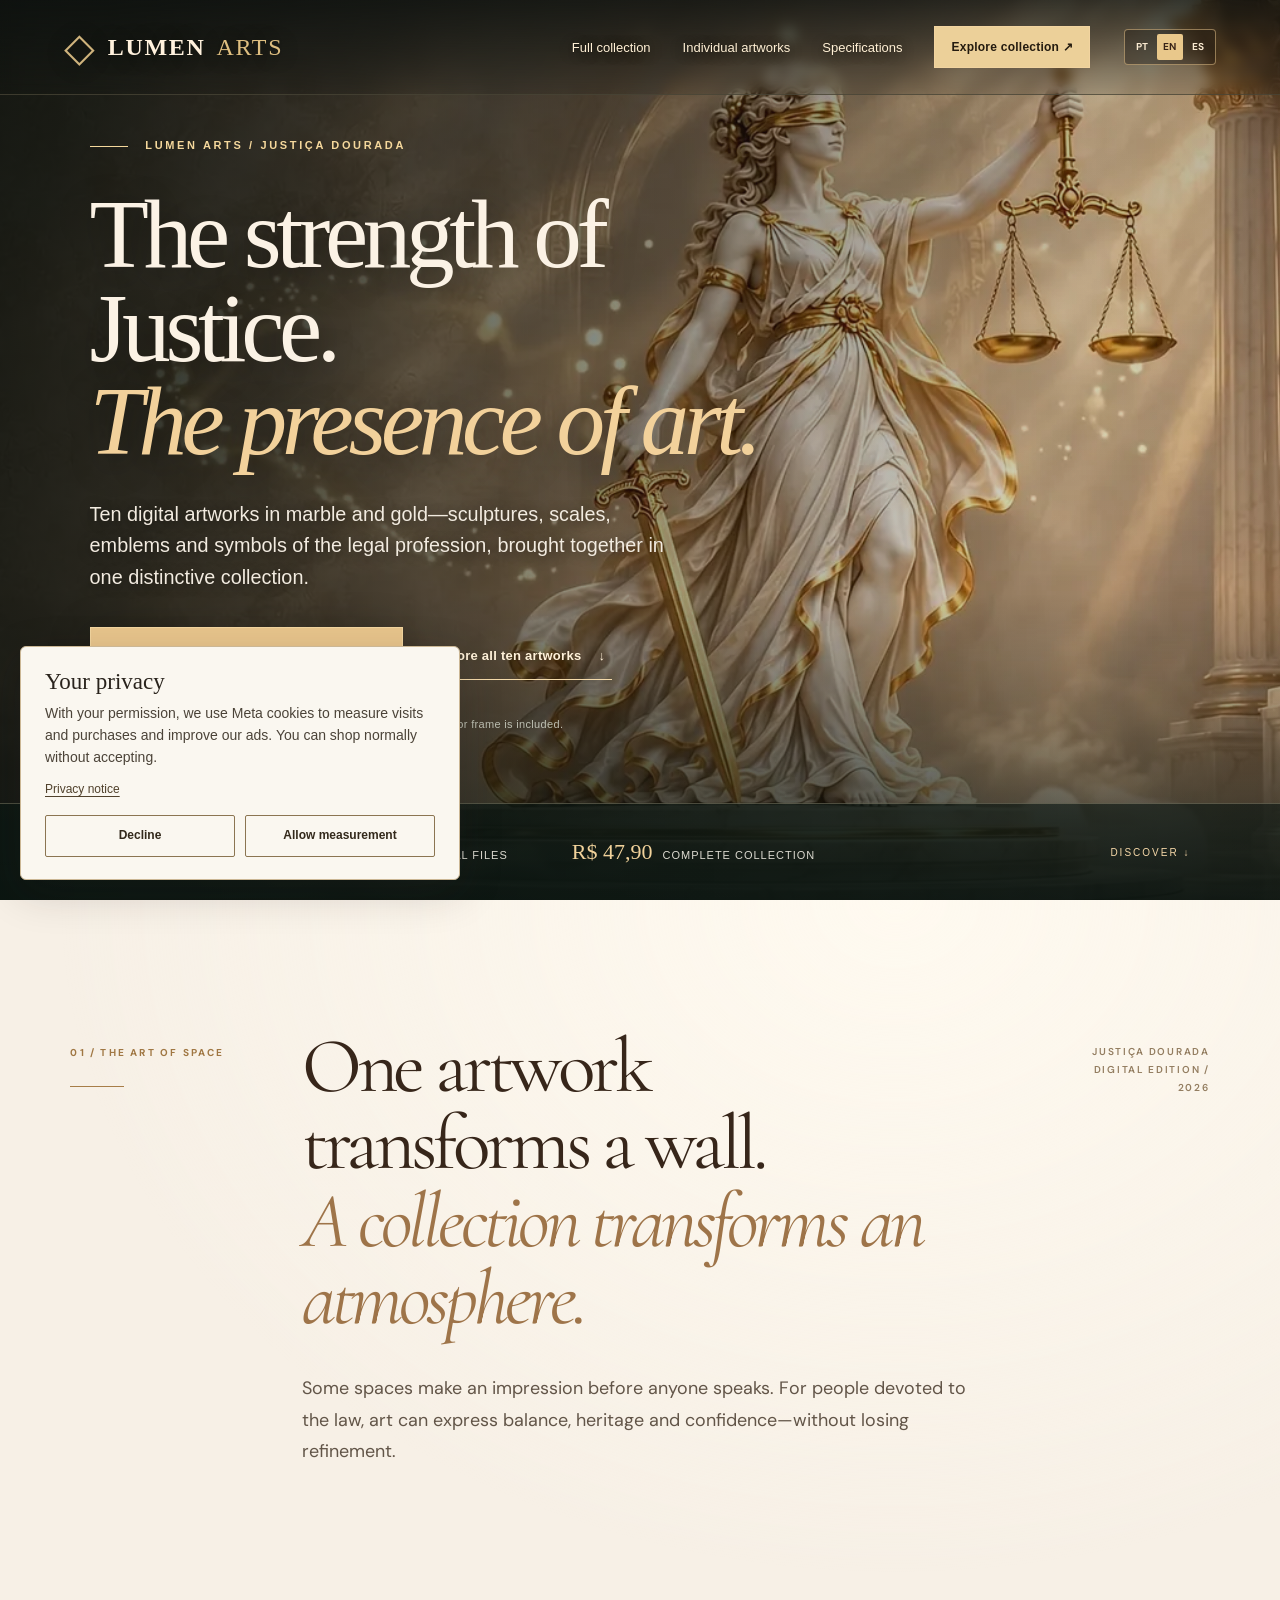
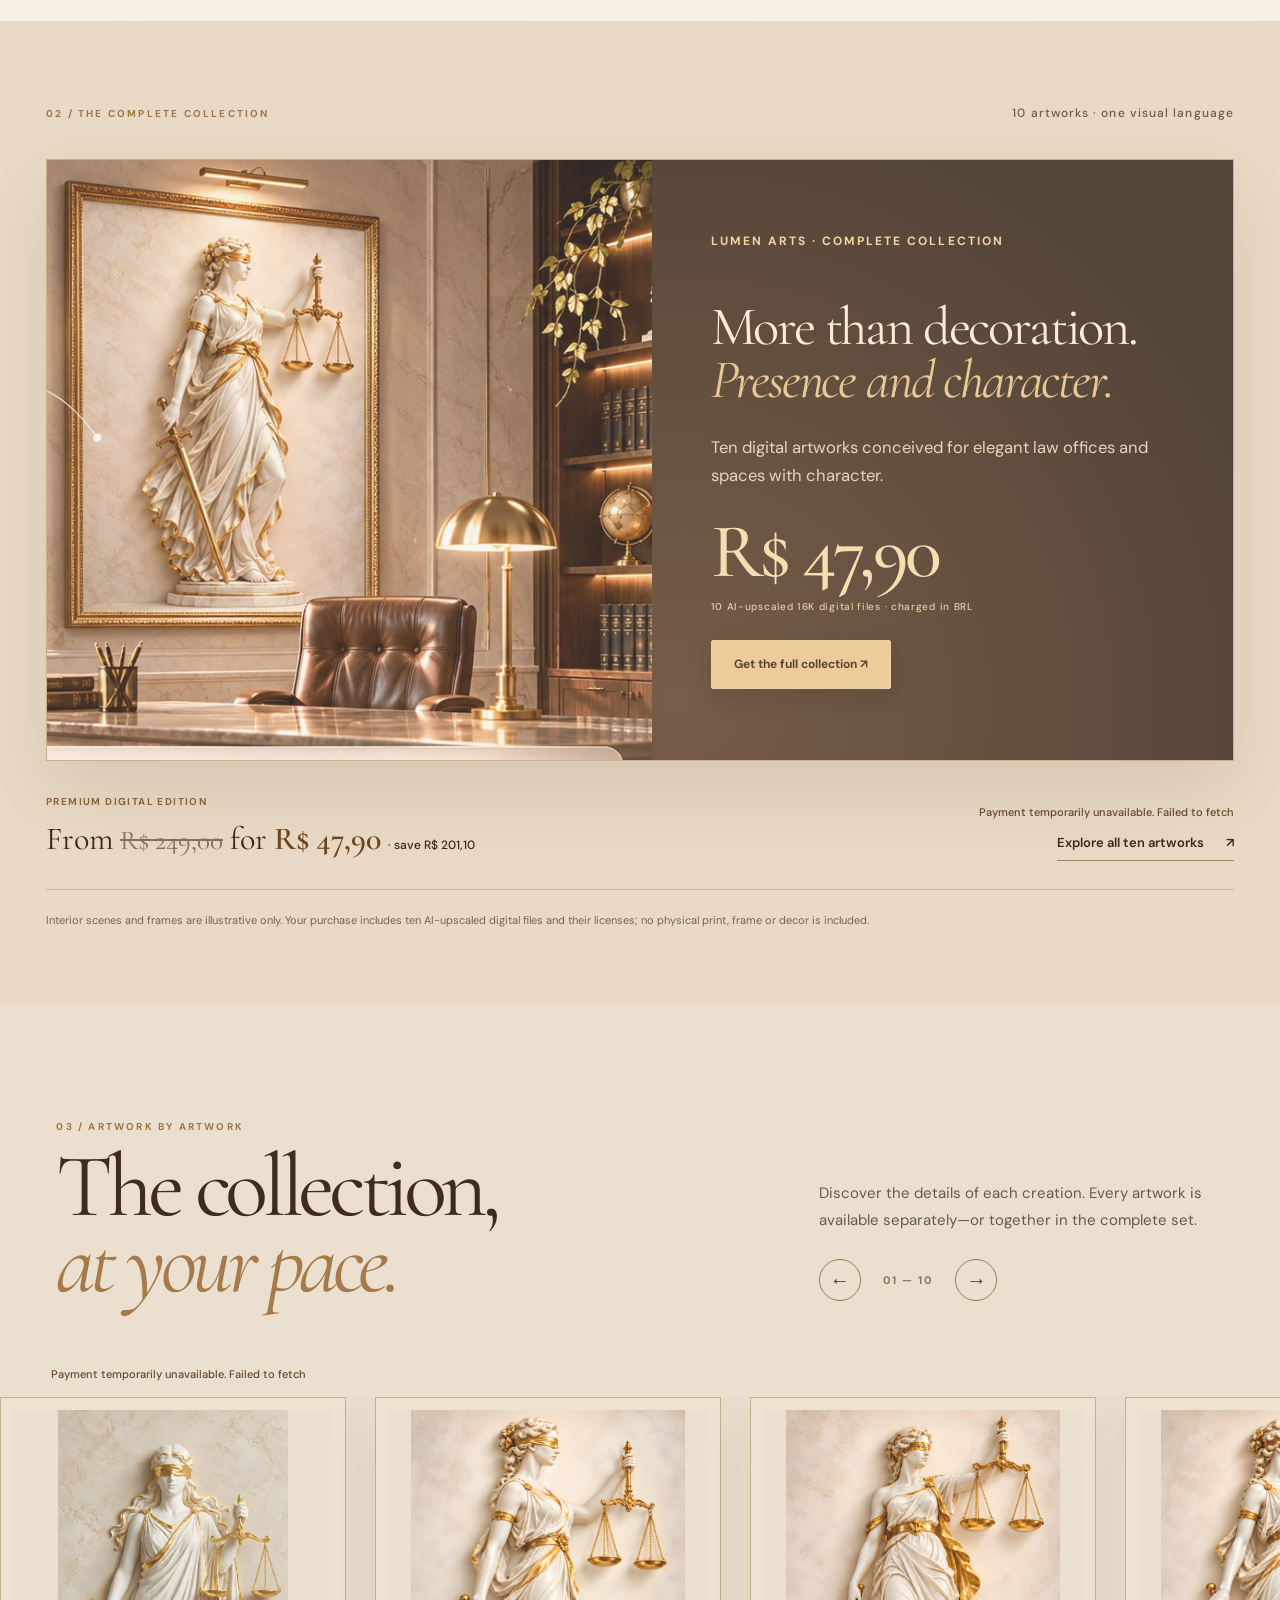
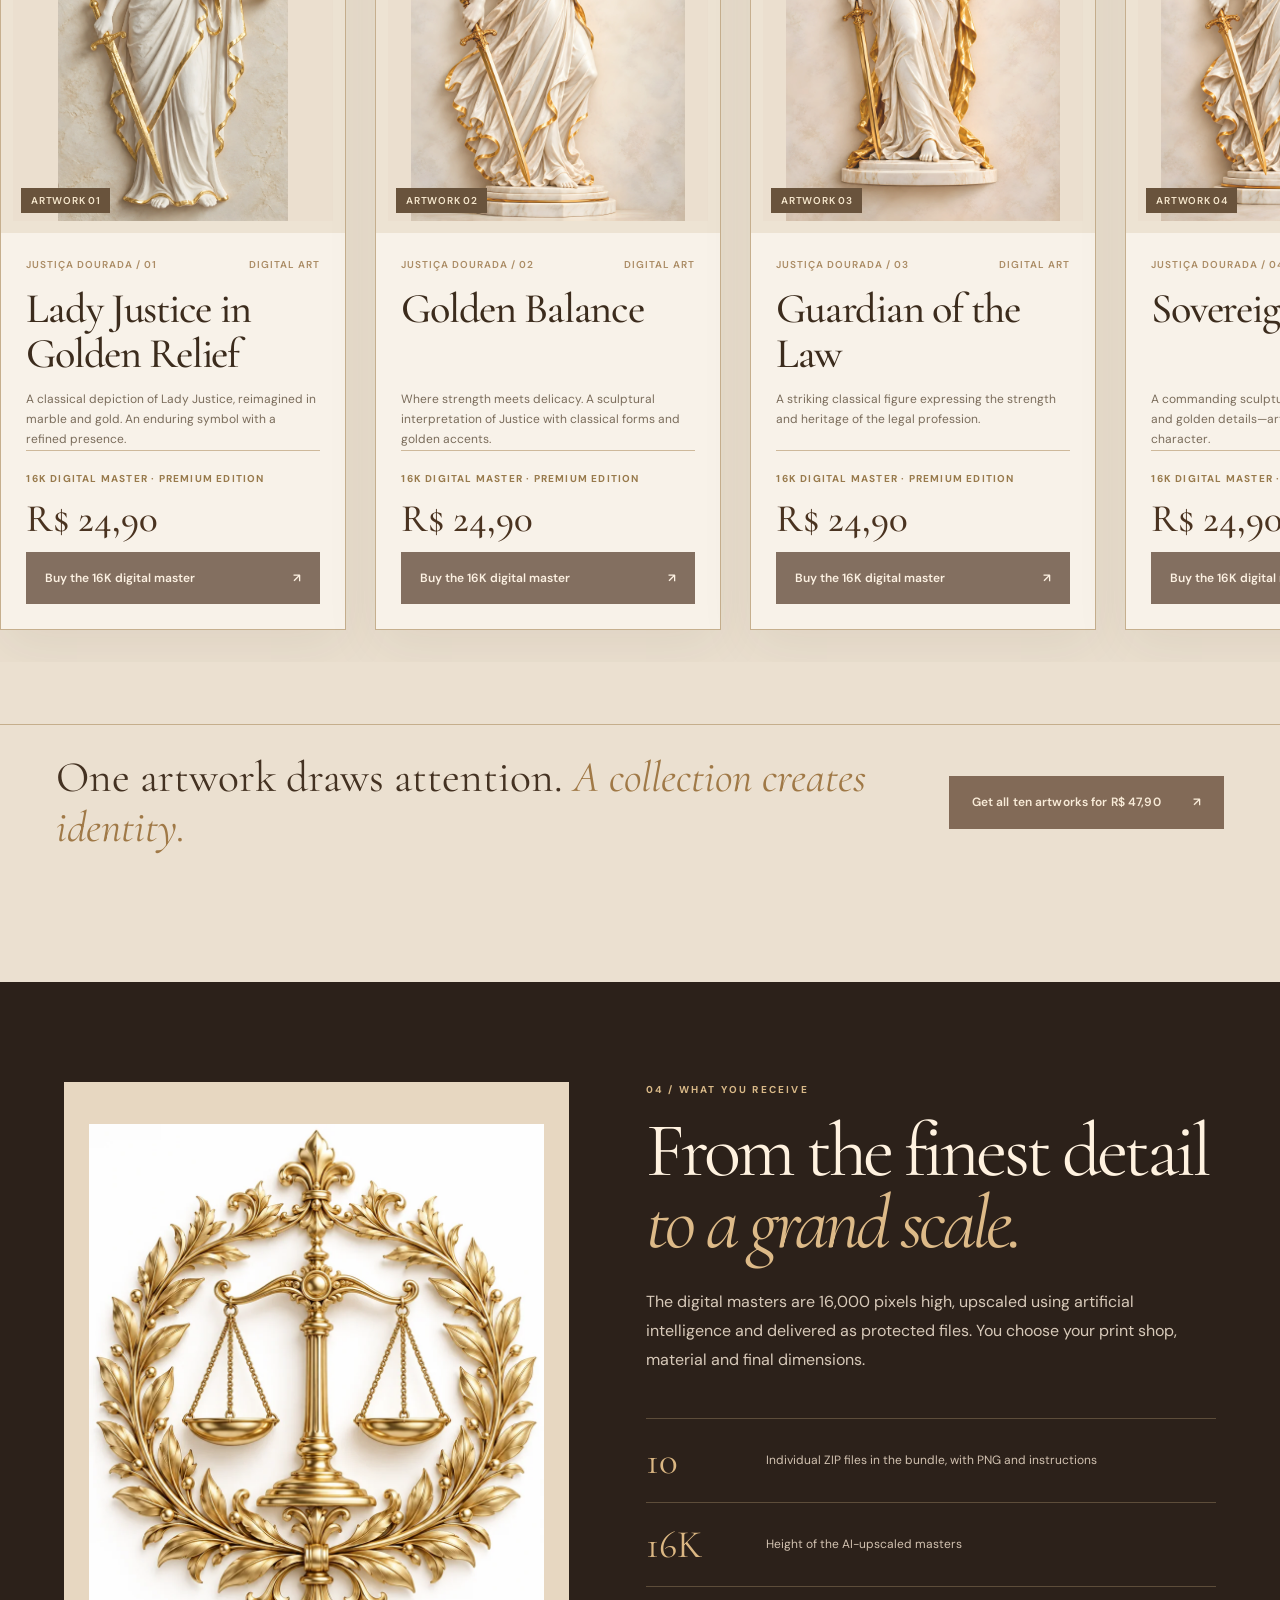
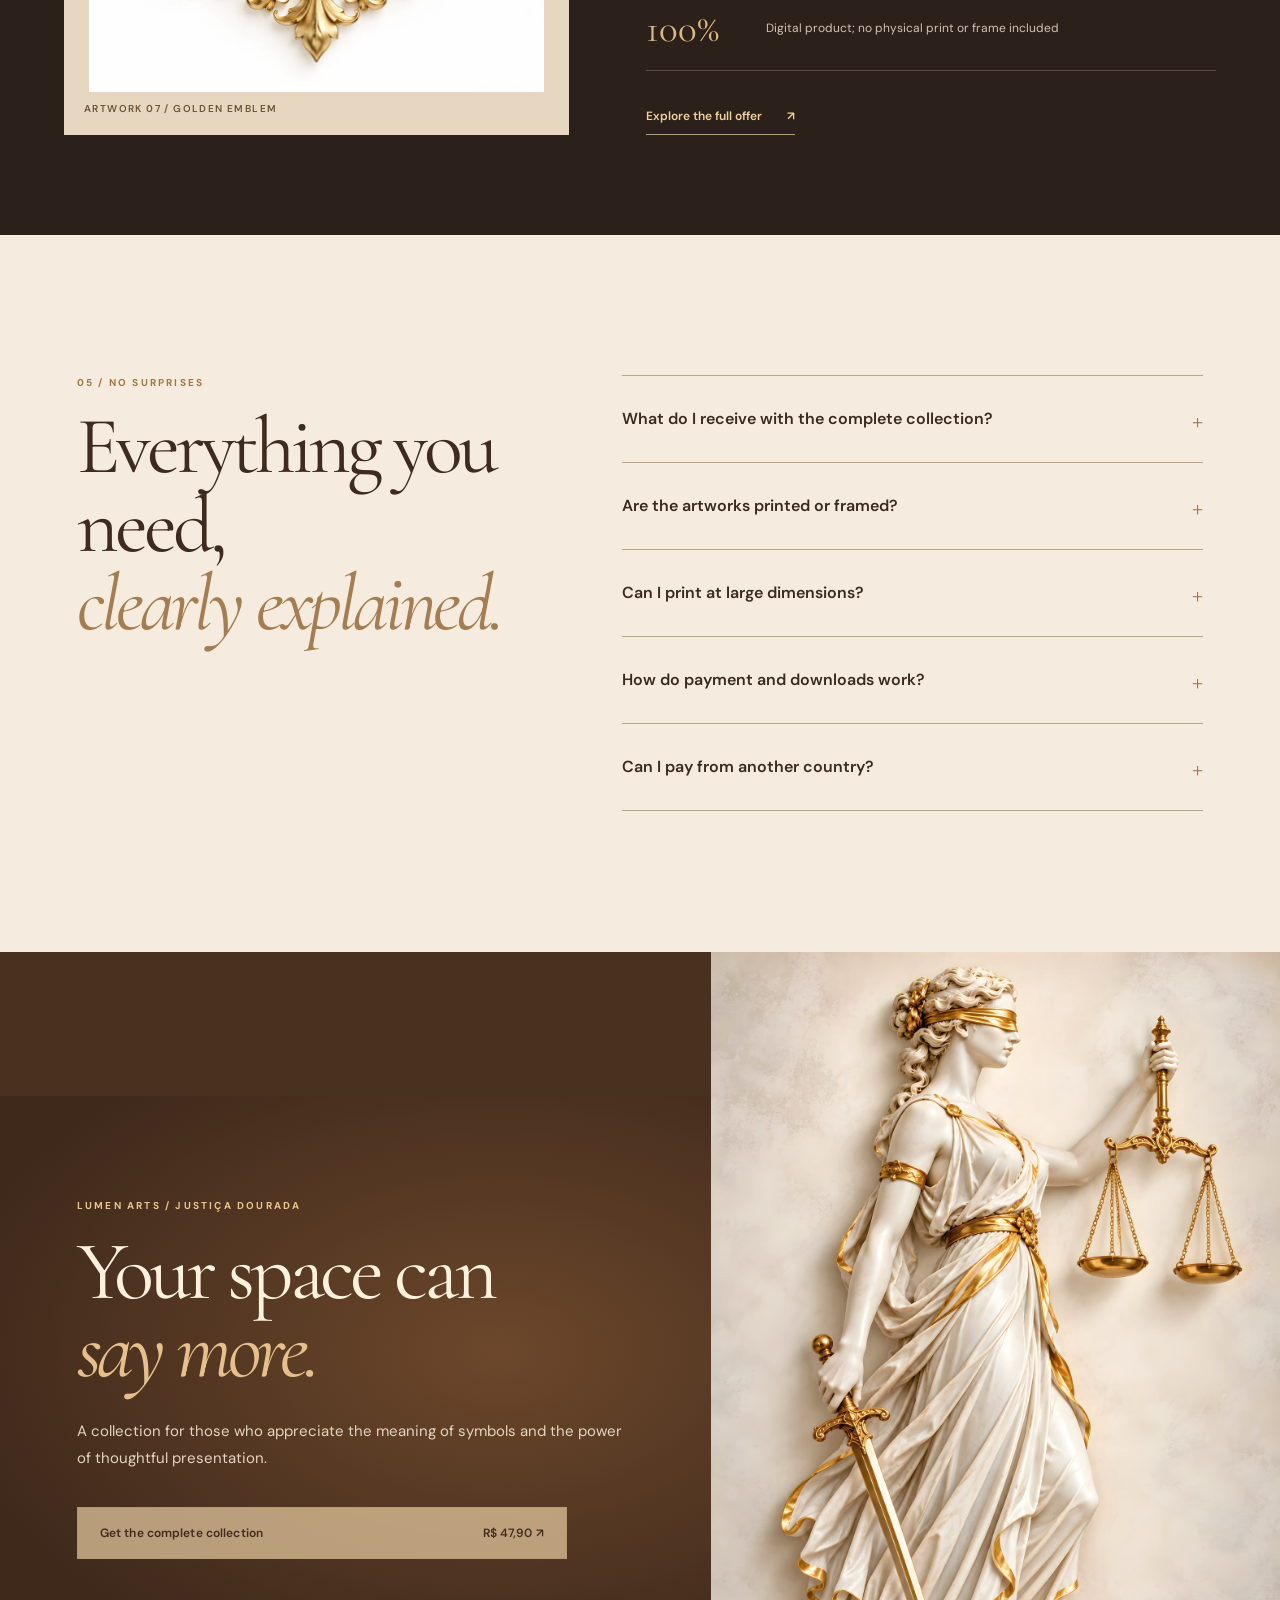
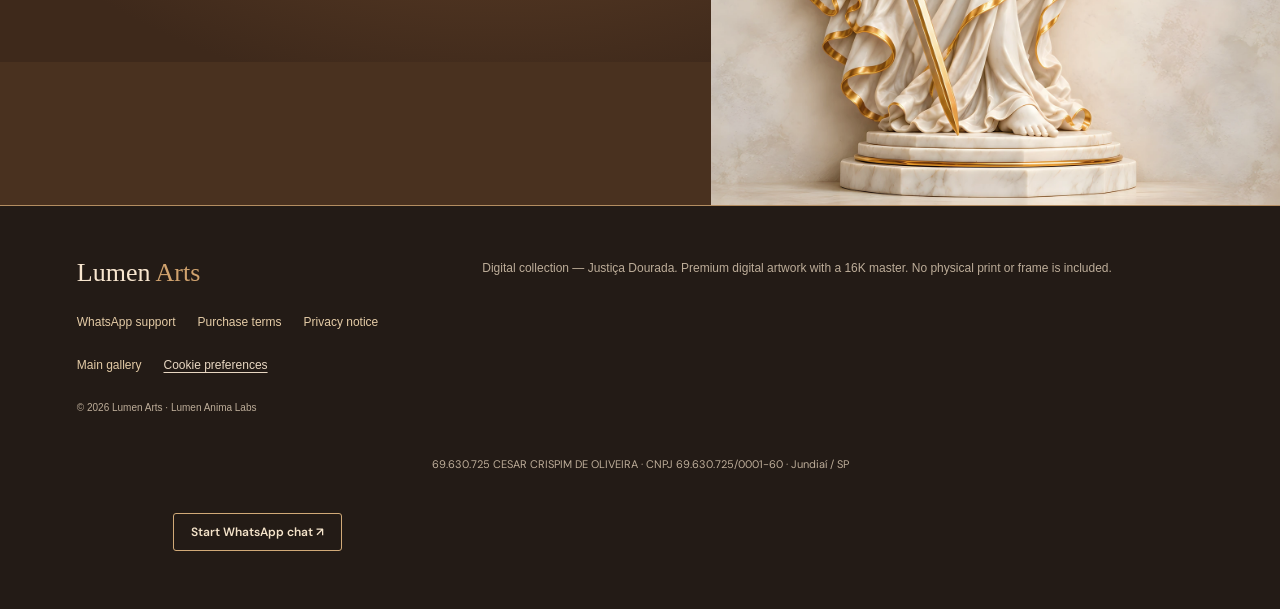
==== en/index.html @ 6ee74012 "Configure consent-based Meta Pixel for Justiça Dourada" ====
<!DOCTYPE html>

<html lang="en">
<head>
<meta charset="utf-8"/>
<meta content="width=device-width, initial-scale=1" name="viewport"/>
<meta content="#e9dcc8" name="theme-color"/>
<meta content="10 premium digital Lady Justice and law office artworks in marble and gold. AI-upscaled 16K PNG masters. Complete digital collection R$ 47,90 (BRL); individual artwork R$ 24,90." name="description"/>
<meta content="website" property="og:type"/>
<meta content="en_US" property="og:locale"/>
<meta content="Lady Justice Digital Wall Art | 10 Artworks — Lumen Arts" property="og:title"/>
<meta content="Ten premium legal-themed digital artworks for law offices. Secure checkout on this page. Full 16K digital bundle for R$ 47,90 (BRL); no physical frames." property="og:description"/>
<meta content="https://juridica.lumenanima.com/en/" property="og:url"/>
<meta content="https://juridica.lumenanima.com/assets/justica-cinematic-poster-20261106.webp" property="og:image"/>
<link href="https://juridica.lumenanima.com/en/" rel="canonical"/>
<link href="../favicon.svg" rel="icon" type="image/svg+xml"/>
<link href="../styles.css?v=1" rel="stylesheet"/>
<link href="../juridica-checkout.css?v=20261107-i18n1" rel="stylesheet"/>
<link href="../cinematic-landing.css?v=20261106-v1" rel="stylesheet"/>
<link href="../justice-expansion-20261106.css?v=1" rel="stylesheet"/>
<link href="../maison-editorial-20261106.css?v=4" rel="stylesheet"/>
<link href="https://fonts.googleapis.com" rel="preconnect"/>
<link crossorigin="" href="https://fonts.gstatic.com" rel="preconnect"/>
<link href="https://fonts.googleapis.com/css2?family=Cormorant+Garamond:ital,wght@0,400;0,500;0,600;1,400;1,500&amp;family=DM+Sans:wght@400;500;600;700&amp;display=swap" rel="stylesheet"/>
<link as="image" href="../assets/justica-cinematic-poster-20261106.webp" rel="preload"/>
<title>Lady Justice Digital Wall Art | 10 Artworks — Lumen Arts</title>
<link href="https://juridica.lumenanima.com/" hreflang="pt-BR" rel="alternate"/><link href="https://juridica.lumenanima.com/en/" hreflang="en" rel="alternate"/><link href="https://juridica.lumenanima.com/es/" hreflang="es" rel="alternate"/><link href="https://juridica.lumenanima.com/" hreflang="x-default" rel="alternate"/><link href="../international-landing-20261107.css?v=1" rel="stylesheet"/><link rel="stylesheet" href="/juridica-analytics.css?v=20261110-1"/>
</head>
<body>
<a class="skip" href="#colecao">Skip to the artworks</a>
<header class="site-header cinematic-header">
<a aria-label="Justiça Dourada — Lumen Arts" class="brand" href="./"><span aria-hidden="true" class="brand-mark">◇</span>LUMEN <b>ARTS</b></a>
<nav aria-label="Main navigation">
<a href="#pacote">Full collection</a>
<a href="#colecao">Individual artworks</a>
<a href="#detalhes">Specifications</a>
<a class="header-cta" href="#pacote">Explore collection <span aria-hidden="true">↗</span></a>
<span aria-label="Choose page language" class="site-lang-switch" role="group"><a data-language-switch="pt" href="/" lang="pt-BR">PT</a><a aria-current="page" data-language-switch="en" href="/en/" lang="en">EN</a><a data-language-switch="es" href="/es/" lang="es">ES</a></span></nav>
</header>
<main>
<section aria-labelledby="main-heading" class="hero cinematic-hero">
<div aria-hidden="true" class="hero-media">
<video autoplay="" class="cinematic-video" id="justiceHeroVideo" loop="" muted="" playsinline="" poster="../assets/justica-cinematic-poster-20261106.webp" preload="metadata">
<source src="../assets/justica-hero-cinematic-20261106.mp4" type="video/mp4"/>
</video>
<div class="hero-scrim"></div>
</div>
<div class="hero-copy cinematic-copy">
<p class="eyebrow cinematic-eyebrow"><span class="accent-line"></span> LUMEN ARTS <span aria-hidden="true">/</span> JUSTIÇA DOURADA</p>
<h1 id="main-heading">The strength of Justice.<br/><em>The presence of art.</em></h1>
<p class="cinematic-lead">Ten digital artworks in marble and gold—sculptures, scales, emblems and symbols of the legal profession, brought together in one distinctive collection.</p>
<div class="hero-actions">
<a class="primary-button cinematic-primary" href="#pacote">Discover the complete collection <span aria-hidden="true">↗</span></a>
<a class="cinematic-secondary" href="#colecao">Explore all ten artworks <span aria-hidden="true">↓</span></a>
</div>
<p class="hero-disclosure">Digital masters, 16,000 pixels high, upscaled with AI. No physical print or frame is included.</p>
</div>
<div aria-label="Fromstaques da coleção" class="hero-bottom">
<span><b>10</b> digital artworks</span>
<span><b>16K</b> premium digital files</span>
<span><b>R$ 47,90</b> complete collection</span>
<a aria-label="Go to the bundle offer" href="#pacote">DISCOVER <span aria-hidden="true">↓</span></a>
</div>
</section>
<section aria-labelledby="maison-prologue-title" class="maison-prologue">
<div class="maison-prologue-number"><span class="maison-kicker">01 / THE ART OF SPACE</span><span aria-hidden="true" class="maison-hairline"></span></div>
<div class="maison-prologue-body">
<h2 id="maison-prologue-title">One artwork transforms a wall.<br/><em>A collection transforms an atmosphere.</em></h2>
<p>Some spaces make an impression before anyone speaks. For people devoted to the law, art can express balance, heritage and confidence—without losing refinement.</p>
</div>
<span class="maison-prologue-aside">JUSTIÇA DOURADA<br/>DIGITAL EDITION / 2026</span>
</section>
<section aria-labelledby="maison-offer-title" class="maison-offer" id="pacote">
<div class="maison-offer-header"><p class="maison-kicker">02 / THE COMPLETE COLLECTION</p><p>10 artworks · one visual language</p></div>
<h2 class="visually-hidden" id="maison-offer-title">Justiça Dourada Collection — Ten digital artworks for R$ 47,90 (BRL)</h2>
<button aria-label="Buy all ten digital artworks for R$ 47,90, secure checkout on this page" class="reference-promo checkout-trigger international-promo" data-sku="art-justice-four-16k" disabled="" type="button"><span class="international-promo-image"><img alt="Lady Justice artwork framed on a law-office wall; frame shown for illustration" decoding="async" height="650" loading="lazy" src="../assets/maison-office-wall-20261106.webp" width="682"/></span><span class="international-promo-copy"><span class="international-promo-eyebrow">LUMEN ARTS · COMPLETE COLLECTION</span><span class="international-promo-title">More than decoration.<em>Presence and character.</em></span><span class="international-promo-description">Ten digital artworks conceived for elegant law offices and spaces with character.</span><span class="international-promo-price">R$ 47,90</span><span class="international-promo-micro">10 AI-upscaled 16K digital files · charged in BRL</span><span class="international-promo-button">Get the full collection ↗</span></span></button>
<div class="maison-offer-bottom">
<div class="maison-offer-conversion"><span class="maison-offer-badge">PREMIUM DIGITAL EDITION</span><p>From <s>R$ 249,00</s> for <strong>R$ 47,90</strong> <span>· save R$ 201,10</span></p></div>
<div class="maison-offer-bottom-cta"><span aria-live="polite" id="bundleCheckoutStatus" role="status">Checking secure checkout...</span><a href="#colecao">Explore all ten artworks <span aria-hidden="true">↗</span></a></div>
</div>
<p class="maison-disclaimer">Interior scenes and frames are illustrative only. Your purchase includes ten AI-upscaled digital files and their licenses; no physical print, frame or decor is included.</p>
</section>
<section aria-labelledby="maison-catalogue-heading" class="maison-catalogue" id="colecao">
<header class="maison-catalogue-head">
<div><p class="maison-kicker">03 / ARTWORK BY ARTWORK</p><h2 id="maison-catalogue-heading">The collection,<br/><em>at your pace.</em></h2></div>
<div class="maison-catalogue-lead"><p>Discover the details of each creation. Every artwork is available separately—or together in the complete set.</p><div class="maison-carousel-nav"><button aria-label="Previous artworks" id="maison-previous" type="button">←</button><span aria-live="polite" id="maison-carousel-count">01 — 10</span><button aria-label="Next artworks" id="maison-next" type="button">→</button></div></div>
</header>
<p aria-live="polite" class="maison-checkout-status" id="galleryCheckoutStatus" role="status">Checking payment availability...</p>
<div aria-label="Fromz artworks da coleção Justiça Dourada" aria-roledescription="carousel" class="maison-carousel" id="maison-carousel" role="region" tabindex="0">
<div class="art-grid">
<article aria-labelledby="titulo-1" class="art-card" id="obra-1"><button aria-label="Select this artwork and open secure payment on this page" class="art-figure checkout-trigger" data-sku="art-justice-01-dama-em-relevo" disabled="" type="button"><img alt="Lady Justice in Golden Relief  — premium 16K digital artwork" decoding="async" height="2100" loading="lazy" src="../assets/01-dama-em-relevo.webp" width="1173"/><span class="art-number">ARTWORK 01</span></button><div class="card-body"><div class="card-topline"><span>JUSTIÇA DOURADA / 01</span><span>DIGITAL ART</span></div><h3 id="titulo-1">Lady Justice in Golden Relief</h3><p>A classical depiction of Lady Justice, reimagined in marble and gold. An enduring symbol with a refined presence.</p><div class="sale-box"><span class="edition-label">16K DIGITAL MASTER · PREMIUM EDITION</span><strong>R$ 24,90</strong><button class="buy-button checkout-trigger" data-sku="art-justice-01-dama-em-relevo" disabled="" type="button">Buy the 16K digital master <span aria-hidden="true">↗</span></button></div></div></article>
<article aria-labelledby="titulo-2" class="art-card" id="obra-2"><button aria-label="Select this artwork and open secure payment on this page" class="art-figure checkout-trigger" data-sku="art-justice-02-equilibrio-dourado" disabled="" type="button"><img alt="Golden Balance  — premium 16K digital artwork" decoding="async" height="2100" loading="lazy" src="../assets/02-equilibrio-dourado.webp" width="1400"/><span class="art-number">ARTWORK 02</span></button><div class="card-body"><div class="card-topline"><span>JUSTIÇA DOURADA / 02</span><span>DIGITAL ART</span></div><h3 id="titulo-2">Golden Balance</h3><p>Where strength meets delicacy. A sculptural interpretation of Justice with classical forms and golden accents.</p><div class="sale-box"><span class="edition-label">16K DIGITAL MASTER · PREMIUM EDITION</span><strong>R$ 24,90</strong><button class="buy-button checkout-trigger" data-sku="art-justice-02-equilibrio-dourado" disabled="" type="button">Buy the 16K digital master <span aria-hidden="true">↗</span></button></div></div></article>
<article aria-labelledby="titulo-3" class="art-card" id="obra-3"><button aria-label="Select this artwork and open secure payment on this page" class="art-figure checkout-trigger" data-sku="art-justice-03-guardia-da-lei" disabled="" type="button"><img alt="Guardian of the Law  — premium 16K digital artwork" decoding="async" height="2100" loading="lazy" src="../assets/03-guardia-da-lei.webp" width="1400"/><span class="art-number">ARTWORK 03</span></button><div class="card-body"><div class="card-topline"><span>JUSTIÇA DOURADA / 03</span><span>DIGITAL ART</span></div><h3 id="titulo-3">Guardian of the Law</h3><p>A striking classical figure expressing the strength and heritage of the legal profession.</p><div class="sale-box"><span class="edition-label">16K DIGITAL MASTER · PREMIUM EDITION</span><strong>R$ 24,90</strong><button class="buy-button checkout-trigger" data-sku="art-justice-03-guardia-da-lei" disabled="" type="button">Buy the 16K digital master <span aria-hidden="true">↗</span></button></div></div></article>
<article aria-labelledby="titulo-4" class="art-card" id="obra-4"><button aria-label="Select this artwork and open secure payment on this page" class="art-figure checkout-trigger" data-sku="art-justice-04-justica-soberana" disabled="" type="button"><img alt="Sovereign Justice  — premium 16K digital artwork" decoding="async" height="2100" loading="lazy" src="../assets/04-justica-soberana.webp" width="1400"/><span class="art-number">ARTWORK 04</span></button><div class="card-body"><div class="card-topline"><span>JUSTIÇA DOURADA / 04</span><span>DIGITAL ART</span></div><h3 id="titulo-4">Sovereign Justice</h3><p>A commanding sculptural gesture, classical lines and golden details—art with an institutional character.</p><div class="sale-box"><span class="edition-label">16K DIGITAL MASTER · PREMIUM EDITION</span><strong>R$ 24,90</strong><button class="buy-button checkout-trigger" data-sku="art-justice-04-justica-soberana" disabled="" type="button">Buy the 16K digital master <span aria-hidden="true">↗</span></button></div></div></article>
<article aria-labelledby="titulo-5" class="art-card art-card--new" id="obra-5">
<button aria-label="Select Golden Scales on a Law Book and open secure payment on this page" class="art-figure checkout-trigger" data-sku="art-justice-05-balanca-livro" disabled="" type="button"><img alt="Golden Scales on a Law Book — preview of the AI-upscaled 16K digital master" decoding="async" height="1402" loading="lazy" src="../assets/art-justice-05-balanca-livro.webp" width="1122"/><span class="art-number">ARTWORK 05</span></button>
<div class="card-body"><div class="card-topline"><span>JUSTIÇA DOURADA / 05</span><span>DIGITAL ART</span></div><h3 id="titulo-5">Golden Scales on a Law Book</h3><p>The balance of Justice resting on legal tradition, in gold-toned metal and pale marble.</p><div class="sale-box"><span class="edition-label">16K DIGITAL MASTER · PREMIUM EDITION</span><strong>R$ 24,90</strong><button class="buy-button checkout-trigger" data-sku="art-justice-05-balanca-livro" disabled="" type="button">Buy the 16K digital master <span aria-hidden="true">↗</span></button></div></div></article>
<article aria-labelledby="titulo-6" class="art-card art-card--new" id="obra-6">
<button aria-label="Select Golden Scales of Justice and open secure payment on this page" class="art-figure checkout-trigger" data-sku="art-justice-06-balanca-dourada" disabled="" type="button"><img alt="Golden Scales of Justice — preview of the AI-upscaled 16K digital master" decoding="async" height="1402" loading="lazy" src="../assets/art-justice-06-balanca-dourada.webp" width="1122"/><span class="art-number">ARTWORK 06</span></button>
<div class="card-body"><div class="card-topline"><span>JUSTIÇA DOURADA / 06</span><span>DIGITAL ART</span></div><h3 id="titulo-6">Golden Scales of Justice</h3><p>Classic golden scales in a minimalist light-toned composition for refined legal spaces.</p><div class="sale-box"><span class="edition-label">16K DIGITAL MASTER · PREMIUM EDITION</span><strong>R$ 24,90</strong><button class="buy-button checkout-trigger" data-sku="art-justice-06-balanca-dourada" disabled="" type="button">Buy the 16K digital master <span aria-hidden="true">↗</span></button></div></div></article>
<article aria-labelledby="titulo-7" class="art-card art-card--new" id="obra-7">
<button aria-label="Select Golden Emblem of Justice and open secure payment on this page" class="art-figure checkout-trigger" data-sku="art-justice-07-emblema-justica" disabled="" type="button"><img alt="Golden Emblem of Justice — preview of the AI-upscaled 16K digital master" decoding="async" height="1402" loading="lazy" src="../assets/art-justice-07-emblema-justica.webp" width="1122"/><span class="art-number">ARTWORK 07</span></button>
<div class="card-body"><div class="card-topline"><span>JUSTIÇA DOURADA / 07</span><span>DIGITAL ART</span></div><h3 id="titulo-7">Golden Emblem of Justice</h3><p>Scales of Justice surrounded by classical golden ornamentation, with a stately visual presence.</p><div class="sale-box"><span class="edition-label">16K DIGITAL MASTER · PREMIUM EDITION</span><strong>R$ 24,90</strong><button class="buy-button checkout-trigger" data-sku="art-justice-07-emblema-justica" disabled="" type="button">Buy the 16K digital master <span aria-hidden="true">↗</span></button></div></div></article>
<article aria-labelledby="titulo-8" class="art-card art-card--new" id="obra-8">
<button aria-label="Select Sculptural Scales at the Courthouse and open secure payment on this page" class="art-figure checkout-trigger" data-sku="art-justice-08-balanca-tribunal" disabled="" type="button"><img alt="Sculptural Scales at the Courthouse — preview of the AI-upscaled 16K digital master" decoding="async" height="1402" loading="lazy" src="../assets/art-justice-08-balanca-tribunal.webp" width="1122"/><span class="art-number">ARTWORK 08</span></button>
<div class="card-body"><div class="card-topline"><span>JUSTIÇA DOURADA / 08</span><span>DIGITAL ART</span></div><h3 id="titulo-8">Sculptural Scales at the Courthouse</h3><p>Sculptural scales of Justice set against classical courthouse architecture.</p><div class="sale-box"><span class="edition-label">16K DIGITAL MASTER · PREMIUM EDITION</span><strong>R$ 24,90</strong><button class="buy-button checkout-trigger" data-sku="art-justice-08-balanca-tribunal" disabled="" type="button">Buy the 16K digital master <span aria-hidden="true">↗</span></button></div></div></article>
<article aria-labelledby="titulo-9" class="art-card art-card--new" id="obra-9">
<button aria-label="Select Golden Gavel at the Courthouse and open secure payment on this page" class="art-figure checkout-trigger" data-sku="art-justice-09-martelo-tribunal" disabled="" type="button"><img alt="Golden Gavel at the Courthouse — preview of the AI-upscaled 16K digital master" decoding="async" height="1402" loading="lazy" src="../assets/art-justice-09-martelo-tribunal.webp" width="1122"/><span class="art-number">ARTWORK 09</span></button>
<div class="card-body"><div class="card-topline"><span>JUSTIÇA DOURADA / 09</span><span>DIGITAL ART</span></div><h3 id="titulo-9">Golden Gavel at the Courthouse</h3><p>A judge’s gavel among pale columns, with metallic details and a formal composition.</p><div class="sale-box"><span class="edition-label">16K DIGITAL MASTER · PREMIUM EDITION</span><strong>R$ 24,90</strong><button class="buy-button checkout-trigger" data-sku="art-justice-09-martelo-tribunal" disabled="" type="button">Buy the 16K digital master <span aria-hidden="true">↗</span></button></div></div></article>
<article aria-labelledby="titulo-10" class="art-card art-card--new" id="obra-10">
<button aria-label="Select Marble and Gold Judge’s Gavel and open secure payment on this page" class="art-figure checkout-trigger" data-sku="art-justice-10-martelo-marmore" disabled="" type="button"><img alt="Marble and Gold Judge’s Gavel — preview of the AI-upscaled 16K digital master" decoding="async" height="1402" loading="lazy" src="../assets/art-justice-10-martelo-marmore.webp" width="1122"/><span class="art-number">ARTWORK 10</span></button>
<div class="card-body"><div class="card-topline"><span>JUSTIÇA DOURADA / 10</span><span>DIGITAL ART</span></div><h3 id="titulo-10">Marble and Gold Judge’s Gavel</h3><p>A symbol of decision and authority in white marble textures and golden ornamentation.</p><div class="sale-box"><span class="edition-label">16K DIGITAL MASTER · PREMIUM EDITION</span><strong>R$ 24,90</strong><button class="buy-button checkout-trigger" data-sku="art-justice-10-martelo-marmore" disabled="" type="button">Buy the 16K digital master <span aria-hidden="true">↗</span></button></div></div></article>
</div>
</div>
<div class="maison-catalogue-after">
<p>One artwork draws attention. <em>A collection creates identity.</em></p>
<button class="maison-pair-buy checkout-trigger" data-sku="art-justice-four-16k" disabled="" type="button">Get all ten artworks for R$ 47,90 <span aria-hidden="true">↗</span></button>
</div>
</section>
<section aria-labelledby="maison-specs-heading" class="maison-specs" id="detalhes">
<div class="maison-specs-image"><img alt="Emblema dourado com balança da Justiça, uma das dez artes da coleção." height="1402" loading="lazy" src="../assets/art-justice-07-emblema-justica.webp" width="1122"/><span>ARTWORK 07 / GOLDEN EMBLEM</span></div>
<div class="maison-specs-content">
<p class="maison-kicker">04 / WHAT YOU RECEIVE</p>
<h2 id="maison-specs-heading">From the finest detail<br/><em>to a grand scale.</em></h2>
<p>The digital masters are 16,000 pixels high, upscaled using artificial intelligence and delivered as protected files. You choose your print shop, material and final dimensions.</p>
<dl>
<div><dt>10</dt><dd>Individual ZIP files in the bundle, with PNG and instructions</dd></div>
<div><dt>16K</dt><dd>Height of the AI-upscaled masters</dd></div>
<div><dt>100%</dt><dd>Digital product; no physical print or frame included</dd></div>
</dl>
<a href="#pacote">Explore the full offer <span aria-hidden="true">↗</span></a>
</div>
</section>
<section aria-labelledby="maison-questions-heading" class="maison-questions">
<div class="maison-questions-head"><p class="maison-kicker">05 / NO SURPRISES</p><h2 id="maison-questions-heading">Everything you need,<br/><em>clearly explained.</em></h2></div>
<div class="maison-questions-list">
<details><summary>What do I receive with the complete collection?</summary><p>Ten individual ZIP downloads, each containing a 16,000-pixel-high PNG master, its applicable license and instructions. The artworks were upscaled using AI.</p></details>
<details><summary>Are the artworks printed or framed?</summary><p>No. This purchase includes digital files only. Interiors, table frames, wall frames and styled room scenes shown on the page are illustrative—not items supplied.</p></details>
<details><summary>Can I print at large dimensions?</summary><p>The masters are 16,000 pixels high. Physical results depend on size, paper, printer, color management and finish. For large prints, ask your print shop for a proof before final production.</p></details>
<details><summary>How do payment and downloads work?</summary><p>Mercado Pago processes the payment within this page. After approval, protected download links for the digital files are shown in your order confirmation.</p></details>
<details><summary>Can I pay from another country?</summary><p>Prices are charged in Brazilian reais (BRL). Availability and approval of international cards depend on your card issuer and Mercado Pago; they have not yet been verified for every country. For help, contact our support team.</p></details></div>
</section>
<section aria-labelledby="maison-finale-heading" class="maison-finale">
<div class="maison-finale-copy"><p class="maison-kicker">LUMEN ARTS / JUSTIÇA DOURADA</p><h2 id="maison-finale-heading">Your space can<br/><em>say more.</em></h2><p>A collection for those who appreciate the meaning of symbols and the power of thoughtful presentation.</p><button class="maison-finale-buy checkout-trigger" data-sku="art-justice-four-16k" disabled="" type="button">Get the complete collection <span>R$ 47,90 ↗</span></button></div>
<div aria-hidden="true" class="maison-finale-art"><img alt="" height="2100" loading="lazy" src="../assets/02-equilibrio-dourado.webp" width="1400"/></div>
</section>
</main>
<footer>
<div class="foot-brand">Lumen <span>Arts</span></div>
<p>Digital collection — Justiça Dourada. Premium digital artwork with a 16K master. No physical print or frame is included.</p>
<div class="foot-links"><a href="https://wa.me/5511978230487?text=Hello!%20I%20need%20help%20with%20my%20Justi%C3%A7a%20Dourada%20digital%20art%20order." target="_blank" rel="noopener noreferrer">WhatsApp support</a><a href="/legal/en/terms.html">Purchase terms</a><a href="/legal/en/privacy.html">Privacy notice</a><a href="https://lumenanima.com/">Main gallery</a></div>
<small>© 2026 Lumen Arts · Lumen Anima Labs</small>
<small class="foot-registry">69.630.725 CESAR CRISPIM DE OLIVEIRA · CNPJ 69.630.725/0001-60 · Jundiaí / SP</small><a class="footer-whatsapp-action" target="_blank" rel="noopener noreferrer" href="https://wa.me/5511978230487?text=Hello!%20I%20need%20help%20with%20my%20Justi%C3%A7a%20Dourada%20digital%20art%20order.">Start WhatsApp chat ↗</a></footer>
<div class="checkout-backdrop" hidden="" id="checkoutBackdrop">
<section aria-labelledby="checkoutTitle" aria-modal="true" class="checkout-dialog" id="checkoutDialog" role="dialog" tabindex="-1">
<header class="checkout-header">
<div class="checkout-heading">
<div class="checkout-label" data-checkout-i18n="secureTag">LUMEN ARTS · SECURE CHECKOUT</div>
<h2 data-checkout-i18n="secureTitle" id="checkoutTitle">Secure payment</h2>
</div>
<div class="checkout-header-actions">
<label class="checkout-lang-label" data-checkout-i18n="languageLabel" for="checkoutLanguage">Language</label>
<select aria-label="Language do pagamento" class="checkout-language-select" id="checkoutLanguage">
<option value="pt">Português</option><option value="en">English</option><option value="es">Español</option>
</select>
<button aria-label="Close payment" class="checkout-close" id="checkoutClose" type="button">×</button>
</div>
</header>
<div class="checkout-body">
<div class="checkout-summary"><div><strong id="checkoutProductName">16K digital master</strong><span class="checkout-brand" data-checkout-i18n="delivery">Lumen Arts · Digital delivery after approval</span></div><strong class="checkout-summary-price" id="checkoutProductPrice">R$ 24,90</strong></div>
<p class="checkout-currency-note" data-checkout-i18n="currencyNote">Charged in Brazilian reais (BRL). Payment options depend on your card and location.</p>
<p aria-live="polite" class="payment-message note" id="checkoutMessage" role="status"></p>
<div id="paymentBrick_container"></div>
<div hidden="" id="statusArea"><div id="statusScreenBrick_container"></div></div>
<div hidden="" id="checkoutSuccess"></div>
<p class="checkout-support"><a href="https://wa.me/5511978230487?text=Hello!%20I%20need%20help%20with%20my%20Justi%C3%A7a%20Dourada%20digital%20art%20order." target="_blank" rel="noopener noreferrer" id="checkoutSupportWhatsApp">Start WhatsApp chat ↗</a></p><p class="checkout-privacy"><span data-checkout-i18n="privacyLead">Payments are processed by Mercado Pago. The provider handles your payment data.</span> <a href="/legal/en/terms.html" rel="noopener noreferrer" target="_blank">Terms</a> · <a href="/legal/en/privacy.html" rel="noopener noreferrer" target="_blank">Privacy</a></p>
</div>
</section>
</div>
<script defer="" src="https://sdk.mercadopago.com/js/v2"></script>
<script defer="" src="https://www.mercadopago.com/v2/security.js" view="item"></script>
<script defer="" src="/juridica-analytics.js?v=20261110-1"></script>
<script defer="" src="../juridica-checkout.js?v=20261110-pixel1"></script>
<script defer="" src="../cinematic-motion.js?v=20261106-v1"></script>
<script defer="" src="../maison-editorial-20261106.js?v=4"></script>
<script defer="True" src="../international-nav-20261107.js?v=20261110-1"></script></body></html>
---- styles.css ----
*{box-sizing:border-box}html{scroll-behavior:smooth}body{background:#111d17;color:#f6efe2;margin:0;font-family:Arial,Helvetica,sans-serif;-webkit-font-smoothing:antialiased}::selection{background:#c7a66c;color:#18231b}a{color:inherit;text-decoration:none}a:focus-visible{outline:3px solid #ecd6a5;outline-offset:5px}img{display:block;max-width:100%}.skip{position:absolute;left:-9999px;top:10px;background:white;color:#122017;padding:15px;z-index:100}.skip:focus{left:15px}.site-header{height:100px;padding:0 clamp(20px,5vw,90px);display:flex;justify-content:space-between;align-items:center;border-bottom:1px solid #c7ae8040;position:relative;z-index:20}.brand{font:600 25px/1 Georgia,serif;letter-spacing:1.7px;display:inline-flex;align-items:center;gap:11px;white-space:nowrap}.brand b,.foot-brand span{font-weight:400;color:#debe80}.brand-mark{color:#d0b47d;font:40px Georgia,serif}.site-header nav{display:flex;align-items:center;gap:clamp(16px,3vw,38px);font-size:13px;color:#d7d9cf}.site-header nav a:hover,.foot-links a:hover{color:#eaca8e}.hero{max-width:1600px;min-height:830px;display:grid;grid-template-columns:1.05fr .95fr;margin:auto;position:relative;align-items:center;padding:70px clamp(25px,5.3vw,94px) 100px;overflow:hidden;background:radial-gradient(ellipse at 76% 35%,#4c4b3452,transparent 56%)}.hero-copy{position:relative;z-index:3;max-width:740px}.eyebrow{font-size:12px;font-weight:700;color:#d9bd87;letter-spacing:2.5px;line-height:1.4}.accent-line{display:inline-block;width:24px;height:1px;background:#d9bd87;vertical-align:middle;margin-right:12px}.hero h1{font:normal clamp(60px,7vw,118px)/.99 Georgia,'Times New Roman',serif;margin:31px 0;letter-spacing:-3.1px}.hero h1 em,.manifesto em,.detail-section h2 em,.close-section em{font-style:italic;color:#e6cb98;font-weight:400}.hero-copy>p:not(.eyebrow){color:#ced7cc;max-width:535px;font-size:18px;line-height:1.65}.primary-button{border:1px solid #d9bd88;background:#ddc18a;color:#162219;display:inline-flex;align-items:center;justify-content:space-between;gap:42px;margin-top:25px;padding:20px 24px;min-width:280px;font-size:14px;font-weight:700;transition:transform .2s}.primary-button:hover{transform:translateY(-3px);background:#f0d7a4}.hero-copy .hero-disclosure{font-size:12px!important;color:#a6b5a6!important;max-width:510px;margin-top:27px}.hero-art{z-index:2;margin:0 auto;position:relative;max-width:490px;width:100%;box-shadow:0 38px 90px #0007;background:#e9dfd2}.hero-art img{aspect-ratio:1173/2100;width:100%;max-height:670px;object-fit:cover;object-position:top}.hero-art figcaption{background:#e6cf9e;color:#1f271d;text-align:center;font-size:10px;letter-spacing:1.4px;font-weight:700;padding:11px}.hero-decor{position:absolute;right:0;top:0;font:normal 650px Georgia,serif;color:#d3b47708;pointer-events:none}.manifesto{display:flex;align-items:start;gap:60px;padding:75px clamp(25px,7vw,110px);border-block:1px solid #c8b38243;max-width:1600px;margin:auto}.manifesto>span{font-size:11px;letter-spacing:2px;color:#d4bb89;white-space:nowrap;padding-top:14px}.manifesto p{font:normal clamp(28px,3.1vw,46px)/1.3 Georgia,serif;max-width:1000px;margin:0}.collection{max-width:1600px;margin:auto;padding:105px clamp(25px,6vw,100px)}.section-heading{display:flex;justify-content:space-between;align-items:end;gap:40px;margin-bottom:58px}.section-heading h2{font:normal clamp(36px,4vw,62px)/1.05 Georgia,serif;letter-spacing:-1.4px;margin:19px 0 0;max-width:700px}.section-heading>p{color:#becabe;max-width:400px;font-size:14px;line-height:1.7;margin:0}.art-grid{display:grid;grid-template-columns:repeat(2,minmax(0,1fr));gap:36px}.art-card{min-width:0;background:#1c2921;border:1px solid #a5946c69;overflow:hidden;border-radius:5px}.art-figure{height:min(56vw,620px);position:relative;background:#e9ddcd;display:block;overflow:hidden}.art-figure img{object-fit:contain;width:100%;height:100%;transition:transform .4s}.art-figure:hover img{transform:scale(1.022)}.art-number{position:absolute;top:20px;left:23px;padding:10px 13px;font-weight:bold;font-size:11px;letter-spacing:1.3px;background:#16261fe3;color:#ebd49c}.card-body{padding:32px}.card-topline{display:flex;align-items:center;justify-content:space-between;gap:14px;font-size:11px;color:#e0c28b;letter-spacing:1.1px}.card-body h3{font:normal 35px/1.2 Georgia,serif;letter-spacing:-.5px;margin:19px 0 15px}.card-body p{color:#c9d1c6;font-size:14px;line-height:1.6;margin:0 0 17px}.spec-chip{border:1px solid #92805d70;padding:11px 13px;display:flex;align-items:center;justify-content:space-between;gap:20px;color:#d9cbac;font-size:12px;font-weight:600}.sale-box{border-top:1px solid #81795b7a;margin-top:22px;padding-top:22px}.sale-box .edition-label{font-size:12px;letter-spacing:.5px;color:#dcc39a;display:block}.sale-box strong{display:block;font:normal 29px/1.2 Georgia,serif;margin-top:6px}.buy-button{background:#e0c48c;color:#17251b;display:flex;align-items:center;justify-content:space-between;gap:15px;padding:17px 19px;font-weight:700;font-size:14px;margin-top:16px}.buy-button:hover{background:#f2d8a1}.sale-box .smallprint{font-size:12px;color:#adbcae;margin:14px 0 0}.statusline{font-size:12px;color:#d5c28f;margin:16px 0 0;padding-left:12px;border-left:2px solid #c8ae7a}.detail-section{max-width:1600px;padding:95px clamp(25px,6vw,100px) 105px;margin:0 auto;display:grid;grid-template-columns:1fr 1fr;gap:70px;background:#1d2b22}.detail-section h2{font:normal clamp(40px,4.4vw,65px)/1.13 Georgia,serif;margin:20px 0}.detail-section p:not(.eyebrow){font-size:15px;line-height:1.8;max-width:600px;color:#c9d5c9}.detail-panel{border-top:1px solid #bca97b}.detail-row{display:flex;justify-content:space-between;gap:20px;padding:20px 0;border-bottom:1px solid #887d5945;font-size:13px}.detail-row span{color:#bac6b8}.detail-row strong{max-width:54%;text-align:right;font-weight:600;color:#f0e7d1}.close-section{text-align:center;max-width:1600px;padding:110px 25px;margin:auto}.close-section h2{font:normal clamp(40px,5vw,70px)/1.14 Georgia,serif;margin:25px auto 36px}.close-section>a{display:inline-block;color:#e6c58c;border-bottom:1px solid #e6c58c;padding-bottom:10px}footer{max-width:1600px;padding:52px clamp(25px,6vw,100px);border-top:1px solid #baa6785c;margin:auto;display:grid;grid-template-columns:1fr 2fr;gap:24px 45px;color:#a8b8a9;font-size:12px;line-height:1.7}footer .foot-brand{font:normal 26px Georgia,serif;color:#f6eedf}footer p{margin:0}.foot-links{display:flex;gap:22px;flex-wrap:wrap}footer small{grid-column:1/-1;color:#8fa091}
@media(max-width:950px){.site-header{height:auto;min-height:85px;gap:18px;flex-wrap:wrap;padding-block:18px}.hero{grid-template-columns:1fr;gap:45px;padding-top:65px;padding-bottom:85px}.hero h1{font-size:clamp(62px,10vw,98px)}.hero-copy>p:not(.eyebrow){max-width:650px}.hero-art{max-width:460px}.hero-art img{max-height:610px}.manifesto{flex-direction:column;gap:10px}.section-heading{align-items:start;flex-direction:column}.art-grid{gap:24px}.card-body{padding:26px}.card-body h3{font-size:29px}.detail-section{grid-template-columns:1fr;gap:36px}}
@media(max-width:630px){.site-header{padding:16px 20px}.site-header nav{gap:15px;overflow-x:auto;font-size:11px}.brand{font-size:22px}.brand-mark{font-size:30px}.hero{padding:50px 21px 70px;gap:30px}.hero h1{font-size:clamp(54px,13vw,80px);letter-spacing:-1.8px}.hero-copy>p:not(.eyebrow){font-size:15px}.hero-art{max-width:360px}.manifesto{padding:58px 22px}.manifesto p{font-size:32px}.collection{padding:75px 20px}.art-grid{grid-template-columns:1fr;gap:28px}.art-figure{height:550px;max-height:130vw}.section-heading h2{font-size:42px}.detail-section{padding:65px 21px}.detail-row{font-size:12px}.detail-row strong{max-width:58%}.close-section{padding:85px 20px}footer{padding:45px 20px;grid-template-columns:1fr}.foot-links{gap:15px}}
@media(prefers-reduced-motion:reduce){*,*:before,*:after{scroll-behavior:auto!important;transition:none!important}}

.checkout-status{margin:0 0 24px;font-size:13px;color:#cabd9f}
---- juridica-checkout.css ----
button.art-figure{width:100%;border:0;border-radius:0;padding:0;cursor:pointer;text-align:initial;font:inherit;color:inherit}button.art-figure:disabled{cursor:wait;opacity:.86}button.buy-button{width:100%;border:1px solid #d8bf8b;text-align:left;cursor:pointer;font-family:inherit;line-height:1.5}button.buy-button:disabled{cursor:not-allowed;opacity:.68}button.checkout-trigger:focus-visible{outline:3px solid #ffe0a0;outline-offset:3px}.checkout-status{font-size:13px;color:#cdbd9e;margin:8px 0 0}.checkout-open{overflow:hidden}.checkout-backdrop[hidden],.checkout-hidden[hidden],.payment-message[hidden],#checkoutSuccess[hidden],#statusArea[hidden]{display:none!important}.checkout-backdrop{position:fixed;inset:0;background:rgba(8,13,10,.88);z-index:9999;padding:18px;overflow-y:auto;display:flex;justify-content:center;align-items:flex-start;overscroll-behavior:contain}.checkout-dialog{background:#fff;color:#211c16;width:min(100%,780px);margin:22px auto;box-shadow:0 30px 90px #000a;border-radius:9px;overflow:hidden;outline:none}.checkout-header{display:flex;justify-content:space-between;align-items:center;gap:24px;padding:22px 26px;background:#182b23;color:#f7eee0;border-bottom:3px solid #d5b67c}.checkout-header h2{font:normal 30px/1.1 Georgia,serif;margin:5px 0 0}.checkout-label{font-size:10px;letter-spacing:2px;color:#dfc48e}.checkout-close{width:39px;height:39px;flex:none;display:grid;place-items:center;cursor:pointer;border:1px solid #d9bd874a;color:#f5ead6;background:#ffffff1c;font-size:24px;border-radius:50%}.checkout-close:hover{background:#ffffff3d}.checkout-body{padding:27px}.checkout-summary{display:flex;gap:18px;justify-content:space-between;align-items:center;padding:17px 18px;background:#f1eee7;border-left:3px solid #a98b58;margin-bottom:22px}.checkout-summary strong{font-size:14px}.checkout-summary .checkout-brand{display:block;font-size:12px;color:#746c61;margin-top:6px}.checkout-summary-price{white-space:nowrap;font:normal 25px Georgia,serif}.payment-message{padding:13px 16px;background:#f2f1eb;color:#36352f;border-left:3px solid #987840;margin-bottom:15px;font-size:13px;line-height:1.5}.payment-message.error{background:#fff2ee;color:#82291e;border-left-color:#a44736}.payment-message.note{background:#edf5f1;color:#245239;border-left-color:#87b6a1}#paymentBrick_container,#statusScreenBrick_container{min-height:140px}#checkoutSuccess{background:#f2f8f4;padding:23px;border:1px solid #a8c5ae;border-radius:5px}#checkoutSuccess h3{font:normal 32px Georgia,serif;color:#1e432b;margin:0 0 16px}#checkoutSuccess p{line-height:1.65;font-size:14px;color:#425448}.checkout-download{display:block;background:#1f4634;color:#fff;padding:16px 18px;text-decoration:none;font-weight:bold;text-align:center;margin-top:16px;border-radius:5px}.checkout-download:hover{background:#2d674b}.checkout-privacy{margin-top:22px;font-size:11px;color:#73695b;line-height:1.7}.checkout-privacy a{color:#385f48;text-decoration:underline}@media(max-width:630px){.checkout-backdrop{padding:0 8px}.checkout-dialog{margin:8px auto;border-radius:6px}.checkout-header{padding:16px}.checkout-header h2{font-size:24px}.checkout-body{padding:16px 12px}.checkout-summary{padding:12px;gap:9px}.checkout-summary strong{font-size:12px}.checkout-summary-price{font-size:20px}#paymentBrick_container,#statusScreenBrick_container{max-width:100%;overflow-x:auto}.checkout-close{width:36px;height:36px}}
/* Mercado Pago Payment Brick multilingual checkout selector. */
.checkout-heading{min-width:0;flex:1}
.checkout-header-actions{display:flex;flex-shrink:0;gap:10px;align-items:center}
.checkout-lang-label{font:600 10px/1.3 Arial,sans-serif;letter-spacing:.05em;color:#f3dbb2}
.checkout-language-select{background:#fae5c3;color:#38251a;border:1px solid #d2a46c;border-radius:5px;padding:9px 7px;font:600 12px Arial,sans-serif;max-width:115px;cursor:pointer}
.checkout-language-select:disabled{opacity:.6;cursor:not-allowed}
.checkout-language-select:focus-visible{outline:2px solid #fff3dd;outline-offset:2px}
.checkout-currency-note{font:400 12px/1.65 Arial,sans-serif;color:#6e604f;margin:-8px 0 18px}
@media(max-width:630px){
  .checkout-header{gap:8px;align-items:center}
  .checkout-header-actions{gap:7px}
  .checkout-lang-label{display:none}
  .checkout-language-select{max-width:88px;font-size:11px;padding:8px 5px}
  .checkout-label{font-size:8px;letter-spacing:.07em}
  .checkout-heading h2{font-size:clamp(20px,5.5vw,24px)}
  .checkout-close{width:32px;height:32px;font-size:20px}
  .checkout-currency-note{font-size:11px}
}
@media(max-width:350px){
  .checkout-header{padding:12px 9px}
  .checkout-language-select{max-width:78px;font-size:10px}
  .checkout-heading h2{font-size:19px}
}
/* Private support inside existing Payment Brick modal. */
.checkout-support{margin:15px 0 6px;text-align:right}.checkout-support a{display:inline-block;font:600 12px Arial,sans-serif;color:#79512f;border-bottom:1px solid #b08a62;padding:4px 0;text-decoration:none}.checkout-support a:hover{color:#412b1b}
---- cinematic-landing.css ----
/* JUSTIÇA DOURADA — cinematic product landing (2026-11-06) */
:root{--ink:#101b16;--forest:#17251d;--ivory:#fff5e7;--gold:#e1bd7d;--gold-light:#f5dca2;--line:rgba(213,181,112,.23)}
body{background:#101b16;color:#fbf2e5;overflow-x:hidden}
html{scroll-padding-top:86px}
.cinematic-header{position:absolute;top:0;left:0;width:100%;z-index:90;height:95px;padding:0 clamp(22px,5vw,88px);border-bottom:1px solid rgba(245,220,165,.2);background:linear-gradient(180deg,rgba(13,17,15,.76),rgba(13,17,15,.15));backdrop-filter:blur(6px)}
.cinematic-header .brand{font-size:24px;text-shadow:0 2px 20px rgba(0,0,0,.44)}
.cinematic-header nav{display:flex;align-items:center;gap:clamp(15px,2.5vw,35px)}
.cinematic-header nav a{color:#fff0d5;text-shadow:0 2px 12px #0008;white-space:nowrap}
.cinematic-header nav a:hover{color:#ffe0a1}
.cinematic-header nav .header-cta{font-weight:700;font-size:12px;color:#241b0f;background:#ecd099;padding:13px 16px;text-shadow:none;border:1px solid #f2d4a0;letter-spacing:.02em}
.cinematic-header nav .header-cta:hover{background:#fff0c9;color:#261c0e}
.hero.cinematic-hero{position:relative;display:flex;align-items:center;margin:0 auto;max-width:none;min-height:820px;min-height:100svh;padding:126px clamp(24px,7vw,115px) 155px;background:#24251d;isolation:isolate;overflow:hidden}
.hero-media{position:absolute;inset:0;z-index:-3;overflow:hidden}
.hero-media video{display:block;width:100%;height:100%;object-fit:cover;object-position:58% center;transform:scale(1.006);background:#3a3227}
.hero-scrim{position:absolute;inset:0;z-index:1;background:linear-gradient(90deg,rgba(10,16,13,.83) 0%,rgba(12,17,14,.72) 21%,rgba(12,18,14,.4) 50%,rgba(10,15,12,.12) 85%),linear-gradient(0deg,rgba(8,14,11,.83) 0%,transparent 34%,rgba(9,12,9,.22) 100%)}
.cinematic-copy{position:relative;z-index:4;width:min(790px,60vw);max-width:none;margin:0}
.cinematic-eyebrow{font-weight:600;font-size:11px;letter-spacing:.24em;color:#f5d89c!important;margin-bottom:35px}
.cinematic-eyebrow .accent-line{width:38px;background:#f5d89c}
.cinematic-copy h1{font:normal clamp(67px,7.6vw,130px)/.96 Georgia,'Times New Roman',serif;letter-spacing:-.055em;margin:0 0 30px;max-width:870px;text-shadow:0 8px 35px #0006}
.cinematic-copy h1 em{color:#f2d19b;font-weight:400;font-style:italic}
.hero-copy .cinematic-lead{color:#f2ebe0!important;font-size:clamp(17px,1.55vw,23px)!important;line-height:1.6!important;max-width:585px!important;text-shadow:0 2px 14px #0007}
.hero-actions{display:flex;gap:18px;align-items:center;flex-wrap:wrap;margin-top:33px}
.hero-actions .cinematic-primary{margin:0;min-width:285px;letter-spacing:.02em;gap:24px;background:#e8c58c;border-color:#f2d59f;color:#171e18;box-shadow:0 8px 42px rgba(0,0,0,.25)}
.hero-actions .cinematic-primary:hover{transform:translateY(-3px);background:#ffdfa6}
.cinematic-secondary{font-size:13px;font-weight:600;display:inline-flex;gap:17px;align-items:center;padding:16px 7px;border-bottom:1px solid #f4daaa;letter-spacing:.02em;color:#fff2da}
.cinematic-secondary:hover{color:#eec27b}
.cinematic-copy .hero-disclosure{font-size:11px!important;color:#d2d6c9!important;opacity:.85;max-width:555px!important;margin-top:30px!important;letter-spacing:.03em}
.hero-bottom{position:absolute;z-index:5;bottom:0;left:0;right:0;min-height:97px;border-top:1px solid #efdbb644;background:linear-gradient(90deg,#0a1712ba,#0b1612a0);display:flex;align-items:center;gap:clamp(20px,5vw,88px);padding:20px clamp(24px,7vw,115px);font-size:11px;letter-spacing:.09em;text-transform:uppercase;color:#dcdad0}
.hero-bottom span{white-space:nowrap}.hero-bottom b{font:normal 22px Georgia,serif;color:#f1d29b;letter-spacing:0;margin-right:6px}
.hero-bottom a{margin-left:auto;color:#f5d7a8;white-space:nowrap;letter-spacing:.2em;font-size:10px}
.cinematic-manifesto{max-width:none;background:#16251d;border-block:1px solid var(--line);display:grid;grid-template-columns:180px minmax(0,1fr) 190px;align-items:center;gap:clamp(23px,4vw,70px);padding:clamp(55px,7vw,115px) clamp(25px,7vw,115px)}
.manifesto-index{font-size:10px;line-height:1.7;letter-spacing:.18em;color:#d2b57c}
.manifesto-index .manifesto-rule{display:block;width:37px;height:1px;background:#dab97d;margin-bottom:17px}
.cinematic-manifesto p{font:normal clamp(28px,3.6vw,61px)/1.16 Georgia,serif;margin:0;max-width:960px;letter-spacing:-.018em}
.cinematic-manifesto p em{color:#e8c588}
.manifesto-signature{color:#a7aea1;font-size:10px;letter-spacing:.15em;text-align:right;line-height:1.6}
.bundle-section{position:relative;isolation:isolate;overflow:hidden;padding:110px clamp(18px,6vw,100px) 92px;background:radial-gradient(ellipse at 50% 46%,#36452d61,transparent 65%),#101b16;scroll-margin-top:20px}
.bundle-intro{max-width:980px;margin:0 auto 54px;text-align:center}
.bundle-intro h2{font:normal clamp(38px,5vw,77px)/1.08 Georgia,serif;margin:19px auto 24px;letter-spacing:-.032em}
.bundle-intro h2 em{color:#edcb91;font-weight:400}
.bundle-intro>p:last-child{max-width:650px;margin:auto;color:#bdc6b9;font:15px/1.8 Arial,sans-serif}
.bundle-stage{max-width:1440px;margin:0 auto;position:relative;padding:0 18px}
.bundle-glow{position:absolute;inset:2% -2%;z-index:-1;filter:blur(50px);background:radial-gradient(ellipse at center,#b888524a,transparent 70%);pointer-events:none}
.bundle-art{display:block;width:100%;padding:0;position:relative;background:#d0a87a;border:1px solid #d7ae66;cursor:pointer;line-height:0;box-shadow:0 42px 120px #000c,0 0 0 5px #d6b47a14;transform:translateZ(0);overflow:hidden;transition:transform .45s ease,box-shadow .45s ease}
.bundle-art:not(:disabled):hover{transform:translateY(-5px);box-shadow:0 45px 140px #000e,0 0 40px #e7bb6759}
.bundle-art:focus-visible{outline:4px solid #f5d5a1;outline-offset:8px}
.bundle-art img{display:block;width:100%;height:auto;max-width:none}
.bundle-art-shine{position:absolute;pointer-events:none;inset:0;box-shadow:inset 0 0 0 1px #fff5}
.bundle-purchase-row{max-width:1400px;margin:34px auto 0;display:flex;align-items:center;justify-content:space-between;gap:30px;padding:20px 15px 0}
.bundle-price-copy{max-width:775px}
.bundle-label{font-size:10px;color:#edc98c;letter-spacing:.18em;font-weight:700}
.bundle-price-copy p{font:normal clamp(21px,2.4vw,32px)/1.3 Georgia,serif;margin:12px 0;color:#e7ddc9}
.bundle-price-copy s{color:#b0ada5;font-size:.85em}
.bundle-arrow{color:#cba466;padding:0 6px}
.bundle-price-copy strong{color:#f4d8a3;font-weight:400}
.bundle-price-copy small{color:#aab7aa;font-size:11px;line-height:1.7;display:block;max-width:650px}
.bundle-buy{cursor:pointer;flex:none;min-width:275px;padding:23px 22px;border:1px solid #f1d9a6;background:#edc98c;color:#1b231b;font:700 14px Arial,sans-serif;display:flex;align-items:center;justify-content:space-between;gap:28px;transition:background .25s ease,transform .25s ease}
.bundle-buy:hover:not(:disabled){background:#ffdfa0;transform:translateY(-3px)}
.bundle-buy:disabled,.bundle-art:disabled{opacity:.75;cursor:wait}
.collection{padding-top:110px;padding-bottom:130px;background:#15231b;max-width:none}
.collection .section-heading{max-width:1400px;margin:0 auto 55px}
.collection .section-heading h2{max-width:780px;font-size:clamp(42px,5vw,76px)}
.collection .art-grid{max-width:1400px;margin:0 auto;gap:30px}
.collection .checkout-status{max-width:1400px;margin:0 auto 26px;letter-spacing:.035em}
.art-card{border:1px solid rgba(228,198,143,.34);border-radius:0;background:#1b2a21;box-shadow:0 25px 60px #0004;transition:border-color .35s,transform .35s}
.art-card:hover{border-color:#d3af73;transform:translateY(-4px)}
.art-figure{height:min(58vw,675px);background:#e3d5c0}
.art-figure img{object-fit:contain}
.art-number{background:#1c2a24ed;color:#f7d69e;border:1px solid #e8cc8d70;padding:10px 15px}
.card-body{padding:clamp(25px,3vw,45px)}
.card-body h3{font-size:clamp(31px,3.3vw,48px);letter-spacing:-.035em;max-width:550px}
.card-body>p{font-size:14px;max-width:480px}
.sale-box{border-top:1px solid #beab775e;padding-top:21px;margin-top:26px}
.sale-box strong{font-size:36px}
button.buy-button{margin-top:18px;padding:19px 24px;background:#dfbf86;transition:background .2s}
button.buy-button:hover:not(:disabled){background:#fae0a5}
.experience-section{max-width:none;padding:100px clamp(20px,6vw,105px) 110px;background:#f1e9d9;color:#1d2820}
.experience-heading{max-width:1360px;margin:auto}
.experience-heading .eyebrow{color:#94723f}
.experience-heading h2{font:normal clamp(40px,4.7vw,68px)/1.08 Georgia,serif;letter-spacing:-.03em;margin:12px 0 52px}
.experience-grid{max-width:1360px;margin:auto;display:grid;grid-template-columns:repeat(3,minmax(0,1fr));gap:32px}
.experience-grid article{border-top:1px solid #a18b67;padding:27px 12px 0 0}
.experience-num{font:normal 13px Georgia,serif;color:#9a7c4f;letter-spacing:.08em}
.experience-grid h3{font:normal 34px Georgia,serif;margin:21px 0 12px;color:#242b23}
.experience-grid p{max-width:335px;color:#657064;font-size:14px;line-height:1.75}
.detail-section{max-width:none;gap:80px;padding:115px clamp(25px,7vw,115px);background:#1c2b23}
.detail-section h2{font-size:clamp(40px,5.2vw,80px);letter-spacing:-.025em}
.detail-section .eyebrow{color:#e6be7d}
.detail-panel{align-self:center}
.faq-section{padding:110px clamp(25px,7vw,115px);background:#132119;max-width:1600px;margin:auto}
.faq-section h2{font:normal clamp(40px,5vw,73px)/1.1 Georgia,serif;margin:15px 0 55px}
.faq-grid{display:grid;grid-template-columns:1fr 1fr;gap:0 45px}
.faq-grid details{border-top:1px solid #c6ac775e;padding:22px 0}
.faq-grid details:last-child,.faq-grid details:nth-last-child(2){border-bottom:1px solid #c6ac775e}
.faq-grid summary{font-size:15px;font-weight:600;cursor:pointer;list-style:none;display:flex;align-items:center;justify-content:space-between;gap:16px}
.faq-grid summary::-webkit-details-marker{display:none}
.faq-grid summary:after{content:'+';font:normal 24px Georgia,serif;color:#f0cf95}
.faq-grid details[open] summary:after{content:'–'}
.faq-grid details p{max-width:630px;color:#b5c5b7;font-size:13px;line-height:1.8;margin:18px 0 3px}
.cinematic-close{position:relative;max-width:none;overflow:hidden;min-height:560px;display:grid;place-items:center;isolation:isolate;padding:120px clamp(25px,7vw,115px);background:#14251c}
.cinematic-close .close-art{position:absolute;inset:0 0 0 auto;width:45%;height:100%;z-index:-1;overflow:hidden;opacity:.32;filter:grayscale(.4)}
.cinematic-close .close-art:before{content:'';z-index:1;position:absolute;inset:0;background:linear-gradient(90deg,#14251c 0%,#14251c7a 25%,transparent 100%)}
.cinematic-close .close-art img{width:100%;height:100%;object-fit:cover;object-position:center 38%}
.cinematic-close .close-copy{text-align:center;max-width:980px;margin:auto}
.cinematic-close h2{font:normal clamp(41px,5vw,77px)/1.12 Georgia,serif;letter-spacing:-.04em;margin:22px 0 24px}
.cinematic-close h2 em{color:#e9c991}
.cinematic-close .close-copy>p:not(.eyebrow){color:#c6d1c4;line-height:1.7}
.close-cta{display:inline-flex;gap:28px;align-items:center;justify-content:space-between;margin-top:26px;padding:20px 28px;border:1px solid #edcc93;background:#edcc93;color:#1d281f;font-size:14px;font-weight:700}
.close-cta:hover{background:#fce2ad}
footer{max-width:none;background:#0d1712;border-top:1px solid #c5aa7755}
@media(max-width:1120px){.cinematic-header nav a:not(.header-cta){font-size:12px}.cinematic-manifesto{grid-template-columns:160px minmax(0,1fr)}.manifesto-signature{display:none}.bundle-purchase-row{align-items:flex-start}.hero-bottom{gap:25px}}
@media(max-width:860px){.cinematic-header{height:85px;padding-inline:25px}.cinematic-header nav{gap:15px}.cinematic-header nav a:nth-child(2),.cinematic-header nav a:nth-child(3){display:none}.hero.cinematic-hero{min-height:790px;min-height:100svh;padding:130px 30px 160px;align-items:flex-end}.hero-media video{object-position:61% center}.hero-scrim{background:linear-gradient(0deg,#0d1713ed 0%,#111914be 45%,#1420184b 100%),linear-gradient(90deg,#10181291,transparent 80%)}.cinematic-copy{width:min(740px,100%)}.cinematic-copy h1{font-size:clamp(54px,10vw,93px)}.hero-bottom{padding-inline:30px}.hero-bottom span:nth-child(3){display:none}.cinematic-manifesto{padding:72px 30px;grid-template-columns:1fr;gap:20px}.bundle-purchase-row{flex-direction:column}.bundle-buy{width:100%;max-width:470px}.bundle-section{padding:85px 25px}.collection{padding-top:85px}.experience-grid{gap:20px}.experience-section{padding:80px 35px}}
@media(max-width:630px){.cinematic-header{padding:14px 18px;min-height:74px;height:74px;flex-wrap:nowrap}.cinematic-header .brand{font-size:19px;gap:5px}.cinematic-header .brand-mark{font-size:28px}.cinematic-header nav{gap:0}.cinematic-header nav a:not(.header-cta){display:none}.cinematic-header nav .header-cta{font-size:10px;padding:11px 12px;white-space:nowrap}.hero.cinematic-hero{min-height:710px;min-height:100svh;padding:105px 22px 138px;align-items:flex-end}.hero-media video{object-position:60% center}.hero-scrim{background:linear-gradient(0deg,#0e1713fb 2%,#131914df 38%,#1018167a 68%,#111a144b 100%),linear-gradient(90deg,#0b17135e,transparent 100%)}.cinematic-eyebrow{font-size:10px;letter-spacing:.15em;margin-bottom:22px}.cinematic-copy h1{font-size:clamp(47px,11.3vw,69px);letter-spacing:-.055em;margin-bottom:17px}.hero-copy .cinematic-lead{font-size:14px!important;line-height:1.53!important}.hero-actions{gap:8px;margin-top:22px}.hero-actions .cinematic-primary{width:100%;min-width:0;justify-content:space-between;padding:16px 18px;font-size:13px}.cinematic-secondary{padding:12px 6px;font-size:12px}.cinematic-copy .hero-disclosure{font-size:10px!important;margin-top:20px!important}.hero-bottom{min-height:68px;padding:12px 22px;gap:16px;font-size:9px}.hero-bottom span:nth-child(2),.hero-bottom a{display:none}.hero-bottom b{font-size:18px}.cinematic-manifesto{padding:70px 24px}.cinematic-manifesto p{font-size:clamp(33px,8vw,50px)}.bundle-section{padding:78px 16px 85px}.bundle-intro{margin-bottom:36px;padding-inline:5px}.bundle-intro h2{font-size:clamp(37px,9vw,54px)}.bundle-intro>p:last-child{font-size:13px}.bundle-stage{padding:0 3px}.bundle-art{box-shadow:0 20px 60px #000a}.bundle-purchase-row{gap:25px;padding:15px 5px 0;margin-top:15px}.bundle-label{font-size:9px}.bundle-price-copy p{font-size:23px;line-height:1.45}.bundle-price-copy small{font-size:10px}.bundle-buy{min-width:0;font-size:13px;padding:20px 17px}.collection{padding:75px 18px}.collection .section-heading h2{font-size:45px}.collection .section-heading>p{font-size:13px}.card-body h3{font-size:34px}.experience-section{padding:72px 22px}.experience-grid{grid-template-columns:1fr;gap:28px}.experience-grid article{padding:20px 0 0}.experience-heading h2{margin-bottom:30px}.experience-grid h3{margin:14px 0 6px}.detail-section{padding:72px 23px}.faq-section{padding:70px 23px}.faq-grid{grid-template-columns:1fr}.faq-grid details:nth-last-child(2){border-bottom:0}.faq-section h2{margin-bottom:34px}.cinematic-close{min-height:480px;padding:90px 20px}.cinematic-close h2{font-size:clamp(40px,9vw,60px)}.cinematic-close .close-art{width:90%;opacity:.18}.close-cta{width:100%;padding:20px 15px;font-size:13px}footer{padding:42px 22px}}
@media(prefers-reduced-motion:reduce){.hero-media video{display:none}.hero-media{background:#352c20 url("assets/justica-cinematic-poster-20261106.webp") center/cover no-repeat}.bundle-art,.art-card,.primary-button{transition:none!important}}
@media(min-width:861px) and (prefers-reduced-motion:no-preference){
  .cinematic-motion-ready .art-card:not(.cinematic-revealed),
  .cinematic-motion-ready .bundle-stage:not(.cinematic-revealed),
  .cinematic-motion-ready .experience-grid article:not(.cinematic-revealed){opacity:.65;transform:translateY(25px)}
  .cinematic-motion-ready .art-card,
  .cinematic-motion-ready .bundle-stage,
  .cinematic-motion-ready .experience-grid article{transition:opacity .7s ease,transform .7s ease}
  .cinematic-motion-ready .cinematic-revealed{opacity:1;transform:translateY(0)}
}
#bundleCheckoutStatus{display:block;margin-top:10px;font-size:10px;color:#b9c9b9}
---- justice-expansion-20261106.css ----
/* JUSTIÇA DOURADA — 10 obras, oferta editorial sobre ativos reais. */
.bundle-section{background:radial-gradient(ellipse at 45% 43%,rgba(150,113,57,.14),transparent 68%),#111c16}
.bundle-section .bundle-intro{max-width:1000px}
.bundle-section .bundle-intro h2 em{font-weight:400;font-style:italic}
.ensemble-button{display:block;width:100%;padding:0!important;line-height:1.4!important;text-align:initial;background:#e7d4ab!important;overflow:hidden;color:#3b2916;border:1px solid #d7b773;cursor:pointer;isolation:isolate}
.bundle-ensemble{position:relative;display:block;width:100%;padding:clamp(16px,2.3vw,36px);background:radial-gradient(ellipse at 50% 15%,#fffaf3 0%,#f0e1c8 46%,#dcc29a 100%);color:#3a2815;font-family:Georgia,"Times New Roman",serif;line-height:1.35}
.bundle-ensemble:before{content:"";position:absolute;inset:0;pointer-events:none;opacity:.22;background:repeating-linear-gradient(145deg,transparent 0,transparent 20px,#a5794612 21px,#a5794612 23px)}
.ensemble-overline{display:block;position:relative;font:600 10px/1.5 Arial,sans-serif;letter-spacing:.25em;color:#8c6e3d;text-align:center;margin:0 0 clamp(15px,2vw,29px)}
.ensemble-header{display:block;position:relative;text-align:center;margin-bottom:clamp(20px,2.7vw,37px)}
.ensemble-eyebrow{display:block;color:#92713e;font:700 11px/1.5 Arial,sans-serif;letter-spacing:.21em;margin-bottom:5px}
.ensemble-title{display:block;color:#432816;font:normal clamp(32px,4.2vw,70px)/1.06 Georgia,serif;letter-spacing:-.045em;text-wrap:balance}
.ensemble-subtitle{display:block;font:500 10px/1.5 Arial,sans-serif;letter-spacing:.29em;color:#947449;margin-top:13px}
.ensemble-grid{position:relative;display:grid;grid-template-columns:repeat(5,minmax(0,1fr));gap:clamp(8px,1.25vw,18px);align-items:stretch}
.ensemble-tile{position:relative;min-width:0;display:block;aspect-ratio:3/4;overflow:hidden;background:#efe2c9;outline:1px solid #96774880;box-shadow:0 8px 26px rgba(57,37,17,.18),0 0 0 3px #f2e3c9,inset 0 0 0 2px #fff6e4}
.ensemble-tile img{display:block;width:100%!important;height:100%!important;max-width:none!important;object-fit:contain;object-position:center;background:#f2e8d8;filter:contrast(1.02) saturate(.98)}
.ensemble-tile:nth-child(-n+4) img{background:#eee1d0}
.ensemble-num{position:absolute;bottom:7px;left:9px;background:#14261deb;color:#e7c48b;padding:5px 6px;font:700 10px Arial,sans-serif;letter-spacing:.06em}
.ensemble-bottom{display:flex;position:relative;align-items:center;justify-content:space-between;gap:30px;margin-top:clamp(22px,3vw,45px);padding:clamp(14px,2vw,27px) clamp(18px,3vw,45px);background:linear-gradient(100deg,#4d2b0f 0%,#6f481e 52%,#3c2514 100%);box-shadow:inset 0 0 0 1px #e7c083ac,0 9px 21px #3f2b1845;border:1px solid #c69f5e}
.ensemble-value{display:flex;align-items:center;gap:clamp(14px,3vw,45px)}
.ensemble-value small{font:700 11px/1.5 Arial,sans-serif;letter-spacing:.16em;color:#f1d8a9;max-width:110px}
.ensemble-value strong{font:normal clamp(38px,5.6vw,83px)/1 Georgia,serif;letter-spacing:-.04em;color:#f9dba0;white-space:nowrap;text-shadow:0 2px 15px #140b0852}
.ensemble-seal{font:600 12px/1.65 Arial,sans-serif;color:#f2c987;letter-spacing:.12em;text-align:center;border:1px solid #ebc88482;border-radius:50%;display:grid;place-items:center;width:110px;height:95px;flex:none}
.ensemble-button:hover:not(:disabled) .ensemble-tile img{transform:scale(1.03);transition:transform .5s ease}
.ensemble-button:disabled{opacity:.78!important}
.bundle-purchase-row{align-items:center}
.bundle-purchase-row .bundle-price-copy p strong{white-space:nowrap}
.bundle-price-copy small:not(#bundleCheckoutStatus){max-width:800px}
.collection-upsell{max-width:1400px;margin:55px auto 0;padding:30px clamp(22px,3vw,45px);border:1px solid #ceb37d66;background:radial-gradient(ellipse at 90% 0%,#8d683029,transparent 60%),#1d2c22;display:grid;grid-template-columns:minmax(0,1fr) auto;align-items:center;gap:26px}
.collection-upsell>div>span{font:700 10px Arial,sans-serif;letter-spacing:.19em;color:#e1bf80}
.collection-upsell p{font:normal clamp(23px,2.8vw,39px)/1.1 Georgia,serif;letter-spacing:-.02em;color:#f2e9dd;margin:14px 0}
.collection-upsell p em{font-style:italic;color:#e3c387}
.collection-upsell small{font:normal 12px/1.7 Arial,sans-serif;color:#bec9ba}
.collection-upsell small strong{color:#f4d89d}
.collection-upsell .bundle-buy{min-width:230px;margin:0}
.art-card--new{border-color:#cbb17b86}
.art-card--new:hover{border-color:#f2d8a2}
.art-card--new .art-figure{background:#f0e5d4}
.art-card--new .art-figure img{object-fit:contain;background:#eee1ce}
.art-card--new .card-body h3{min-height:2.25em}
@media(max-width:950px){.ensemble-grid{grid-template-columns:repeat(5,minmax(0,1fr));gap:8px}.ensemble-bottom{padding:16px}.ensemble-value{gap:16px}.ensemble-seal{width:83px;height:78px;font-size:10px}.collection-upsell{grid-template-columns:1fr}.collection-upsell .bundle-buy{max-width:480px}}
@media(max-width:630px){.bundle-section .bundle-intro{margin-bottom:30px}.bundle-ensemble{padding:16px 15px 17px}.ensemble-overline{font-size:9px;letter-spacing:.14em;margin-bottom:16px}.ensemble-header{margin-bottom:22px}.ensemble-title{font-size:clamp(32px,9vw,46px)}.ensemble-subtitle{font-size:9px;letter-spacing:.12em}.ensemble-grid{grid-template-columns:repeat(2,minmax(0,1fr));gap:10px}.ensemble-tile{aspect-ratio:4/5}.ensemble-num{font-size:9px}.ensemble-bottom{align-items:center;justify-content:center;margin-top:20px;padding:15px 10px}.ensemble-value{flex-direction:column;gap:2px;align-items:center}.ensemble-value small{max-width:none;font-size:10px;text-align:center}.ensemble-value strong{font-size:clamp(38px,11vw,57px)}.ensemble-seal{display:none}.bundle-purchase-row .bundle-price-copy p{font-size:23px}.collection-upsell{padding:24px 17px;margin-top:36px}.collection-upsell .bundle-buy{width:100%;max-width:none}.art-card--new .card-body h3{min-height:0;font-size:32px}}
@media(prefers-reduced-motion:reduce){.ensemble-button:hover:not(:disabled) .ensemble-tile img{transform:none!important}}
---- maison-editorial-20261106.css ----
/* MAISON / JUSTIÇA DOURADA — editorial art direction. All visual treatment outside approved hero. */
:root{--maison-paper:#f7f0e6;--maison-paper2:#efe4d4;--maison-ivory:#fffbf5;--maison-chocolate:#322419;--maison-ink:#30261e;--maison-muted:#77695a;--maison-bronze:#a47d4a;--maison-champagne:#d6b887;--maison-line:#c9b79e;--maison-serif:"Cormorant Garamond",Georgia,"Times New Roman",serif;--maison-sans:"DM Sans",Arial,sans-serif}
html{scroll-behavior:smooth}body{background:var(--maison-paper);color:var(--maison-ink);overflow-x:hidden}body.checkout-open{overflow:hidden}body>main{background:var(--maison-paper)}
.hero.cinematic-hero{color:#fbf2e5} /* APPROVED HERO unchanged visually */
.maison-prologue,.maison-offer,.maison-showroom,.maison-catalogue,.maison-specs,.maison-questions,.maison-finale{width:100%;max-width:none;position:relative;scroll-margin-top:16px}
.maison-kicker{font:700 10px/1.5 var(--maison-sans);text-transform:uppercase;letter-spacing:.22em;color:#a07743;margin:0}
.maison-prologue{display:grid;grid-template-columns:180px minmax(0,1fr) 150px;gap:clamp(20px,4vw,70px);padding:clamp(85px,10vw,175px) max(5.5vw,30px) clamp(95px,12vw,190px);align-items:start;background:radial-gradient(ellipse at 70% 0%,#fffaf0,transparent 66%),var(--maison-paper);border-bottom:1px solid #b4a08052}
.maison-prologue-number{padding-top:14px}.maison-hairline{width:54px;height:1px;background:#a77d48;display:block;margin-top:26px}
.maison-prologue-body{max-width:990px}.maison-prologue-body h2{font:400 clamp(48px,6.1vw,102px)/.99 var(--maison-serif);letter-spacing:-.052em;color:#37261a;margin:0 0 36px;text-wrap:balance}.maison-prologue-body h2 em{font-weight:400;color:#9e7449}
.maison-prologue-body>p{max-width:670px;color:#625548;font:400 clamp(16px,1.4vw,20px)/1.75 var(--maison-sans);margin:0}
.maison-prologue-aside{padding-top:15px;color:#937d60;font:600 10px/1.8 var(--maison-sans);letter-spacing:.17em;text-align:right}
.maison-offer{background:#e8dac6;padding:clamp(42px,5.5vw,92px) max(3.6vw,18px) 75px}
.maison-offer-header{max-width:1560px;display:flex;justify-content:space-between;align-items:center;gap:26px;margin:0 auto 25px;color:#6b5e4f}.maison-offer-header>p:last-child{font:500 12px/1.5 var(--maison-sans);letter-spacing:.09em}
.reference-promo{display:block;padding:0;margin:0 auto;background:#cfb394;width:min(100%,1600px);position:relative;border:1px solid #c9a575;box-shadow:0 30px 75px #50382127,0 2px 0 #fffcf5 inset;line-height:0;cursor:pointer;overflow:hidden}.reference-promo:disabled{opacity:.81;cursor:progress}
.reference-promo:hover:not(:disabled){box-shadow:0 35px 80px #4f382338,0 0 0 1px #a88355;transform:translateY(-3px);transition:transform .3s ease,box-shadow .3s ease}
.reference-promo:focus-visible{outline:4px solid #8b6135;outline-offset:7px}.reference-image{display:block;width:100%;height:auto;max-width:none!important}
.reference-mobile-copy{display:none}
.maison-offer-bottom{display:flex;max-width:1560px;margin:32px auto 0;justify-content:space-between;align-items:center;gap:24px;padding-bottom:28px;border-bottom:1px solid #9d7f595c}
.maison-offer-badge{display:block;font:700 10px/1.5 var(--maison-sans);letter-spacing:.14em;color:#8f653a}
.maison-offer-conversion>p{font:400 clamp(23px,2.5vw,40px)/1.25 var(--maison-serif);color:#392819;margin:10px 0 0}.maison-offer-conversion>p s{font-size:.85em;opacity:.58}.maison-offer-conversion>p strong{font-weight:600;color:#70461c}.maison-offer-conversion>p span{font:500 12px var(--maison-sans);letter-spacing:0;white-space:nowrap}
.maison-offer-bottom-cta{text-align:right;display:flex;flex-direction:column;gap:13px;align-items:flex-end}.maison-offer-bottom-cta>span{font:500 11px/1.6 var(--maison-sans);color:#6a5945}.maison-offer-bottom-cta>a{color:#3e2b1c;border-bottom:1px solid #a07e55;padding-bottom:8px;font:600 13px/1.3 var(--maison-sans);display:inline-flex;gap:22px;align-items:center}
.maison-disclaimer{max-width:1560px;margin:21px auto 0;font:400 11px/1.65 var(--maison-sans);color:#746557}
.maison-showroom{padding:clamp(90px,9vw,155px) max(4.3vw,20px) clamp(80px,8vw,140px);background:#fbf7f0;color:#2f241a}
.maison-showroom-header{max-width:1510px;margin:0 auto clamp(45px,6vw,88px);display:grid;grid-template-columns:1.45fr .55fr;gap:60px;align-items:end}
.maison-showroom-heading h2{font:400 clamp(52px,6.5vw,104px)/.92 var(--maison-serif);margin:15px 0 0;letter-spacing:-.05em;color:#35281f}
.maison-showroom-heading h2 em{color:#a07b4a}.maison-showroom-header>p{font:400 clamp(15px,1.4vw,20px)/1.76 var(--maison-sans);color:#716351;max-width:440px;margin:0 0 6px}
.maison-showroom-grid{max-width:1510px;margin:auto;display:grid;grid-template-columns:minmax(340px,.68fr) minmax(0,1.32fr);gap:clamp(30px,5vw,95px);align-items:start}
.maison-showroom-controls{padding:8px 0}
.maison-control-title{font:700 10px/1.6 var(--maison-sans);letter-spacing:.19em;color:#8f775b;margin:0 0 22px}
.maison-room-tabs{display:flex;flex-direction:column;border-top:1px solid #c6b293}
.maison-room-option{font-family:var(--maison-sans);cursor:pointer;display:grid;grid-template-columns:32px minmax(0,1fr);gap:5px 16px;width:100%;text-align:left;background:transparent;color:#4a3d31;border:0;border-bottom:1px solid #c6b293;padding:22px 16px 22px 6px;transition:background .25s,padding .25s}
.maison-room-option>span{font:600 11px var(--maison-sans);color:#af8e60;grid-row:span 2;padding-top:5px}.maison-room-option strong{font:500 clamp(21px,2.3vw,32px)/1.12 var(--maison-serif);letter-spacing:-.01em}.maison-room-option small{font:400 12px/1.35 var(--maison-sans);color:#877767}.maison-room-option.is-current{background:#f0e6d6;padding-left:17px;border-left:3px solid #b48b4d}.maison-room-option:hover{background:#f3eadc}
.maison-room-option:focus-visible,.maison-work-item:focus-visible,.maison-carousel-nav button:focus-visible{outline:3px solid #b58d50;outline-offset:2px}
.maison-selection-meta{margin-top:52px}.maison-selection-meta .maison-control-title{margin-bottom:8px}.maison-selection-meta>span{font:600 11px var(--maison-sans);letter-spacing:.12em;color:#9b7d55}
.maison-selection-meta h3{font:500 clamp(34px,3.5vw,53px)/1.02 var(--maison-serif);letter-spacing:-.035em;min-height:1.8em;margin:14px 0 15px;color:#34281e}
.maison-selection-meta>p:last-child{font:400 13px/1.7 var(--maison-sans);margin:0;color:#746553}
.maison-room-actions{display:flex;flex-direction:column;gap:12px;margin-top:27px}
.maison-individual-buy,.maison-bundle-buy,.maison-pair-buy,.maison-finale-buy{border:1px solid #745332;cursor:pointer;text-align:left;padding:17px 22px;display:flex;align-items:center;justify-content:space-between;gap:12px;font:600 12px/1.35 var(--maison-sans);letter-spacing:.01em;transition:transform .2s,background .2s}
.maison-individual-buy{background:transparent;color:#483622}.maison-individual-buy strong{margin-left:auto;font-weight:700}.maison-bundle-buy{background:#4e3320;color:#fff3de;border-color:#4e3320}.maison-individual-buy:hover:not(:disabled),.maison-bundle-buy:hover:not(:disabled){transform:translateY(-2px)}.maison-individual-buy:hover:not(:disabled){background:#e9ddc9}.maison-bundle-buy:hover:not(:disabled){background:#6f482b}
.maison-individual-buy:disabled,.maison-bundle-buy:disabled,.maison-pair-buy:disabled,.maison-finale-buy:disabled{opacity:.69;cursor:wait}
.maison-room-note{font:400 11px/1.75 var(--maison-sans);color:#8a7b68;margin:21px 0 0}
.maison-room-display{min-width:0}
.maison-room{position:relative;isolation:isolate;width:100%;overflow:hidden;border:7px solid #eee5d8;background:#cfb79a;box-shadow:0 30px 100px #3c281e27;transition:border-color .2s}


.maison-scene-image{width:100%!important;height:auto!important;display:block;max-width:none!important;object-fit:contain}

.maison-scene-image{transition:opacity .18s ease}.maison-room.is-switching .maison-scene-image{opacity:.68}
.maison-room-scene-caption{display:flex;flex-wrap:wrap;justify-content:space-between;gap:8px;position:absolute;bottom:12px;left:12px;right:12px;color:#fae7c9;text-shadow:0 2px 7px #000a;font:600 9px/1.45 var(--maison-sans);letter-spacing:.15em;pointer-events:none}
.maison-room-scene-caption b{font-weight:600}.maison-room-viewer-label{text-align:right;margin:12px 2px 0;font:400 11px/1.6 var(--maison-sans);color:#8c7b64}
.maison-work-selector{max-width:1510px;margin:53px auto 0;padding-top:25px;border-top:1px solid #cbbca7}
.maison-work-selector-title{display:flex;justify-content:space-between;align-items:center;gap:12px;margin-bottom:20px;font:600 11px/1.5 var(--maison-sans);color:#917b5a;letter-spacing:.13em}
.maison-work-selector-title p{margin:0}.maison-work-selector-title span{font-weight:400;letter-spacing:0}
.maison-work-selector-list{display:flex;overflow-x:auto;gap:12px;padding:2px 2px 14px;scrollbar-color:#b28c5a #f0e8dc;scrollbar-width:thin}
.maison-work-item{border:1px solid #cfc0aa;padding:7px;flex:0 0 clamp(89px,9.5vw,126px);background:#fffaf3;cursor:pointer;text-align:left;transition:background .2s,transform .2s,border-color .2s}
.maison-work-item:hover{transform:translateY(-3px);border-color:#a78352}.maison-work-item.is-selected{background:#e6d4b7;border:2px solid #a17841}
.maison-work-item img{display:block;width:100%;height:113px;object-fit:contain;background:#eadcc8}
.maison-work-item span{display:block;color:#937b57;font:700 10px var(--maison-sans);margin:8px 4px 2px}
.maison-catalogue{padding:clamp(90px,9vw,150px) 0 clamp(85px,8vw,136px);background:#ebe0d0;overflow:hidden}
.maison-catalogue-head{padding:0 max(4.4vw,24px);max-width:1580px;margin:0 auto clamp(40px,5vw,78px);display:flex;justify-content:space-between;align-items:end;gap:60px}
.maison-catalogue-head h2{font:400 clamp(60px,7vw,120px)/.85 var(--maison-serif);margin:15px 0 0;letter-spacing:-.06em;color:#3e2c1e}.maison-catalogue-head h2 em{color:#a57b4b}
.maison-catalogue-lead{max-width:405px}.maison-catalogue-lead>p{font:400 15px/1.8 var(--maison-sans);color:#685a4b;margin:0 0 25px}
.maison-carousel-nav{display:flex;align-items:center;gap:22px}.maison-carousel-nav button{display:grid;place-items:center;border:1px solid #9c7d56;border-radius:50%;background:transparent;color:#533b24;width:42px;height:42px;font-size:20px;cursor:pointer;transition:background .2s}.maison-carousel-nav button:hover{background:#dec8a7}
.maison-carousel-nav span{font:700 11px var(--maison-sans);letter-spacing:.14em;color:#8c7357}
.maison-checkout-status{max-width:1500px;margin:0 auto 14px;padding:0 4vw;font:400 11px/1.6 var(--maison-sans);color:#715b45}
.maison-carousel{overflow-x:auto;overflow-y:hidden;width:100%;scroll-snap-type:x mandatory;scrollbar-width:thin;scrollbar-color:#b59464 #eee2d1;padding:0 max(4.4vw,24px) 32px;outline:none}
.maison-carousel:focus-visible{outline:2px solid #a78352;outline-offset:-4px}
.maison-catalogue .art-grid{display:flex!important;gap:clamp(15px,2.3vw,35px)!important;width:max-content!important;max-width:none!important;margin:0!important;align-items:stretch}
.maison-catalogue .art-card{position:relative;display:flex;flex-direction:column;min-width:0;flex:0 0 clamp(288px,27vw,388px);width:clamp(288px,27vw,388px);background:#f8f2e9!important;border:1px solid #c6af8e!important;scroll-snap-align:start;box-shadow:0 18px 50px #4f3b2814!important;border-radius:0!important;transform:none!important;opacity:1!important;transition:border-color .2s}
.maison-catalogue .art-card:hover{border-color:#a58050!important}
.maison-catalogue .art-figure{height:clamp(330px,34vw,480px)!important;background:#ece1d0!important;display:block;width:100%;border:0;padding:12px!important;position:relative}
.maison-catalogue .art-figure img{display:block;height:100%!important;width:100%!important;max-width:none!important;object-fit:contain!important;background:#eaddcb}
.maison-catalogue .art-number{font:600 10px var(--maison-sans);letter-spacing:.07em;position:absolute;bottom:20px;left:20px;background:#523920!important;color:#f6e6c9!important;border:0!important}
.maison-catalogue .card-body{display:flex;flex:1;flex-direction:column;padding:25px!important;background:#f8f2e9!important;color:#352920}
.maison-catalogue .card-topline{font:600 10px var(--maison-sans);color:#ab8c65;letter-spacing:.1em;display:flex;justify-content:space-between}
.maison-catalogue .card-body h3{font:500 clamp(31px,3.3vw,43px)/1.05 var(--maison-serif);color:#3c2c1d;letter-spacing:-.03em;margin:16px 0 13px!important;max-width:none;min-height:2.1em}
.maison-catalogue .card-body>p{font:400 12px/1.68 var(--maison-sans);color:#7a6c5b;margin:0}
.maison-catalogue .sale-box{margin-top:auto;border-color:#ceb99b!important;padding-top:21px!important;display:flex;flex-direction:column;gap:8px}
.maison-catalogue .edition-label{color:#987a4c!important;font:700 10px var(--maison-sans);letter-spacing:.12em}
.maison-catalogue .sale-box strong{font:500 39px/1 var(--maison-serif)!important;color:#4a3320!important}
.maison-catalogue button.buy-button{background:#4d3220!important;color:#fff1df!important;font:600 12px/1.4 var(--maison-sans);border:1px solid #4d3220;padding:17px 18px!important;display:flex;justify-content:space-between;align-items:center;margin-top:6px;cursor:pointer}.maison-catalogue button.buy-button:hover:not(:disabled){background:#704628!important}
.maison-catalogue-after{max-width:1550px;margin:62px auto 0;padding:27px max(4.4vw,24px);display:flex;justify-content:space-between;align-items:center;gap:40px;border-top:1px solid #c5ae8c}
.maison-catalogue-after p{font:400 clamp(26px,3.4vw,49px)/1.15 var(--maison-serif);color:#443222;margin:0}.maison-catalogue-after p em{color:#a07947}
.maison-pair-buy{background:#543622;color:#fff1dc;border-color:#543622;min-width:275px}
.maison-pair-buy:hover:not(:disabled){background:#754b2e}
.maison-specs{display:grid;grid-template-columns:minmax(350px,1fr) minmax(0,1.13fr);background:#2c211a;color:#f9efe1;gap:clamp(35px,6vw,105px);padding:100px max(5vw,25px)}
.maison-specs-image{position:relative;min-height:540px;background:#e7d7c1;display:flex;align-items:center;justify-content:center;overflow:hidden}
.maison-specs-image img{display:block;width:100%;height:100%;max-width:none;object-fit:contain;padding:25px}
.maison-specs-image span{position:absolute;bottom:20px;left:20px;color:#6c5436;font:600 10px var(--maison-sans);letter-spacing:.14em}
.maison-specs-content{align-self:center;max-width:680px}.maison-specs .maison-kicker{color:#d9b988}
.maison-specs-content h2{font:400 clamp(59px,6vw,102px)/.94 var(--maison-serif);letter-spacing:-.05em;margin:18px 0 28px;color:#fff2e0}
.maison-specs-content h2 em{color:#ddba88}
.maison-specs-content>p:not(.maison-kicker){font:400 16px/1.82 var(--maison-sans);color:#d7c9b9;max-width:590px}
.maison-specs dl{display:grid;gap:0;margin:43px 0 35px;border-top:1px solid #c1a57b55}.maison-specs dl div{display:grid;grid-template-columns:100px 1fr;align-items:center;gap:20px;border-bottom:1px solid #c1a57b55;padding:18px 0}.maison-specs dt{font:400 39px var(--maison-serif);color:#dbb783}.maison-specs dd{margin:0;font:400 12px/1.7 var(--maison-sans);color:#d2c2b1}
.maison-specs-content>a{font:600 12px var(--maison-sans);color:#f0d19b;border-bottom:1px solid #b79a73;padding-bottom:10px;display:inline-flex;gap:25px}
.maison-questions{padding:clamp(100px,11vw,180px) max(6vw,25px);display:grid;grid-template-columns:.85fr 1.15fr;gap:clamp(45px,9vw,170px);background:#f5ecdf}
.maison-questions-head h2{font:400 clamp(55px,6.3vw,100px)/.97 var(--maison-serif);letter-spacing:-.05em;color:#3c2b1e;margin:17px 0 0}.maison-questions-head h2 em{color:#a57d50}
.maison-questions-list details{padding:26px 0;border-bottom:1px solid #bca587}.maison-questions-list details:first-child{border-top:1px solid #bca587}
.maison-questions-list summary{font:600 16px/1.55 var(--maison-sans);color:#392b20;cursor:pointer;display:flex;justify-content:space-between;gap:24px;list-style:none;align-items:center}.maison-questions-list summary::-webkit-details-marker{display:none}
.maison-questions-list summary:after{content:'+';font:400 28px var(--maison-serif);color:#a37b4b}.maison-questions-list details[open] summary:after{content:'−'}
.maison-questions-list details>p{font:400 14px/1.85 var(--maison-sans);color:#796959;max-width:750px;margin:20px 0 0}
.maison-finale{display:grid;grid-template-columns:1fr .8fr;min-height:600px;background:#49311f;color:#fff2dc;overflow:hidden}
.maison-finale-copy{position:relative;z-index:2;align-self:center;padding:clamp(70px,8vw,145px) max(6vw,25px);background:radial-gradient(ellipse at 70% 45%,#6c472b,#3e291b 80%)}.maison-finale-copy .maison-kicker{color:#ebc58b}
.maison-finale-copy h2{font:400 clamp(56px,6.5vw,105px)/.93 var(--maison-serif);margin:20px 0 30px;letter-spacing:-.052em}.maison-finale-copy h2 em{color:#e6c08c}
.maison-finale-copy>p:not(.maison-kicker){font:400 15px/1.8 var(--maison-sans);color:#e5d4bf;max-width:575px;margin:0 0 35px}
.maison-finale-buy{background:#ecd0a5;color:#3f291c;border-color:#e8c794;min-width:350px;max-width:490px;width:100%}.maison-finale-buy:hover:not(:disabled){background:#ffe5b7}
.maison-finale-art{background:#d8bd92;overflow:hidden;position:relative}.maison-finale-art img{display:block;width:100%;height:100%;object-fit:contain;object-position:center;background:#e8d6ba;filter:saturate(.85)}
body>footer,footer{background:#231b16!important;color:#e8d7c2!important;border-top:1px solid #b38d61!important}
footer .foot-brand{color:#f8e6cf!important}footer .foot-brand span{color:#d0a26e!important}footer p,footer small{color:#bdad99!important}footer .foot-links a{color:#e4cba6!important}
@media(max-width:1120px){.maison-prologue{grid-template-columns:120px 1fr}.maison-prologue-aside{display:none}.maison-showroom-grid{grid-template-columns:minmax(270px,.75fr) minmax(0,1.25fr);gap:35px}.maison-showroom-header{grid-template-columns:1fr .65fr}.maison-questions{gap:50px}}
@media(max-width:850px){.maison-prologue{padding:90px 32px;grid-template-columns:1fr;gap:30px}.maison-prologue-number{display:flex;gap:25px;align-items:center}.maison-hairline{margin:0}.maison-prologue-body h2{font-size:clamp(48px,9vw,77px)}.maison-offer{padding-inline:20px}.maison-showroom-header{grid-template-columns:1fr;gap:23px}.maison-showroom-grid{grid-template-columns:1fr;gap:35px}.maison-showroom-controls{display:flex;flex-direction:column}.maison-showroom-controls .maison-room-tabs{flex-direction:row;overflow:auto}.maison-room-option{min-width:160px;grid-template-columns:1fr;padding:13px!important}.maison-room-option>span{display:none}.maison-room-option strong{font-size:25px}.maison-room-option small{font-size:11px}.maison-selection-meta{margin-top:27px}.maison-selection-meta h3{min-height:auto}.maison-room-actions{flex-direction:row}.maison-room-actions button{flex:1}.maison-room-display{max-width:650px;width:100%;justify-self:center}.maison-work-selector{margin-top:35px}.maison-catalogue-head{gap:22px}.maison-catalogue-lead{max-width:320px}.maison-specs{grid-template-columns:1fr;gap:55px}.maison-specs-image{min-height:400px;max-height:620px}.maison-specs-content{max-width:none}.maison-questions{grid-template-columns:1fr;gap:35px}.maison-finale{grid-template-columns:1fr .7fr}}
@media(max-width:650px){.maison-prologue{padding:85px 22px}.maison-prologue-body h2{font-size:clamp(48px,11vw,68px);margin-bottom:21px}.maison-prologue-body>p{font-size:15px}.maison-offer{padding:60px 0 45px}.maison-offer-header{padding-inline:22px}.maison-offer-header>p:last-child{display:none}
.reference-promo{width:100%;border:0;min-height:655px;height:78svh;max-height:790px;box-shadow:none}.reference-promo picture{display:block;width:100%;height:100%}.reference-image{height:100%!important;width:100%!important;object-fit:cover;object-position:47% center;filter:brightness(.72) saturate(.88)}.reference-promo:before{content:'';position:absolute;inset:0;z-index:1;background:linear-gradient(0deg,#2b1a10f5 0%,#2b1a10d6 24%,transparent 68%),linear-gradient(90deg,#21110e60,transparent 85%)}.reference-mobile-copy{position:absolute;z-index:2;display:flex;flex-direction:column;align-items:flex-start;justify-content:flex-end;text-align:left;inset:0;padding:38px 24px;line-height:1.35;color:#fff1da}.reference-mobile-kicker{font:700 10px/1.4 var(--maison-sans);color:#f5ce93;letter-spacing:.15em;margin-bottom:18px}.reference-mobile-title{font:400 clamp(45px,11.2vw,65px)/.96 var(--maison-serif);letter-spacing:-.025em}.reference-mobile-title em{color:#edca94;font-style:italic}.reference-mobile-desc{font:400 13px/1.62 var(--maison-sans);margin:18px 0 25px;color:#e9dbc8;max-width:380px}.reference-mobile-deal{display:flex;gap:20px;align-items:center}.reference-mobile-deal small{font:700 10px/1.5 var(--maison-sans);letter-spacing:.14em;color:#f1d0a1;max-width:110px}.reference-mobile-deal strong{font:400 49px/1 var(--maison-serif);color:#fff1d2}.reference-mobile-button{display:flex;align-items:center;justify-content:space-between;width:100%;margin-top:21px;background:#ebc897;color:#362316;padding:17px 18px;font:600 12px var(--maison-sans)}
.maison-offer-bottom{flex-direction:column;align-items:flex-start;margin:26px 22px 0}.maison-offer-conversion>p{font-size:31px}.maison-offer-conversion>p span{display:block;margin-top:7px}.maison-offer-bottom-cta{text-align:left;align-items:flex-start}.maison-disclaimer{margin:22px 22px 0}
.maison-showroom{padding:80px 17px 94px}.maison-showroom-heading h2{font-size:clamp(46px,12vw,68px)}.maison-showroom-header>p{font-size:14px}.maison-showroom-grid{gap:26px}.maison-room-tabs{flex-wrap:nowrap}.maison-room-option{min-width:134px}.maison-room-option strong{font-size:22px}.maison-selection-meta h3{font-size:36px}.maison-room-actions{flex-direction:column}.maison-room-actions button{width:100%}.maison-room{border-width:4px}.maison-room-scene-caption{font-size:8px;bottom:9px}.maison-room-viewer-label{font-size:10px}.maison-work-selector-title{align-items:flex-start;flex-direction:column;gap:6px}.maison-work-item{flex-basis:92px}.maison-work-item img{height:92px}
.maison-catalogue{padding:85px 0 75px}.maison-catalogue-head{padding:0 22px;display:flex;flex-direction:column;align-items:flex-start;gap:22px}.maison-catalogue-head h2{font-size:clamp(57px,13vw,78px)}.maison-catalogue-lead>p{font-size:13px}.maison-catalogue .art-card{flex-basis:84vw;width:84vw;max-width:350px}.maison-catalogue .art-figure{height:350px!important}.maison-carousel{padding:0 22px 30px}.maison-catalogue .card-body h3{font-size:37px}.maison-catalogue-after{padding:20px 22px;margin:45px auto 0;flex-direction:column;align-items:stretch;gap:25px}.maison-catalogue-after p{font-size:35px}.maison-pair-buy{min-width:0;width:100%}
.maison-specs{padding:70px 20px;gap:35px}.maison-specs-image{min-height:360px}.maison-specs-content h2{font-size:62px}.maison-specs dl div{grid-template-columns:75px 1fr}.maison-specs dt{font-size:33px}
.maison-questions{padding:82px 22px}.maison-questions-head h2{font-size:60px}.maison-questions-list summary{font-size:14px}.maison-questions-list details>p{font-size:13px}
.maison-finale{grid-template-columns:1fr}.maison-finale-copy{padding:90px 22px}.maison-finale-copy h2{font-size:clamp(57px,13vw,84px)}.maison-finale-art{height:350px}.maison-finale-buy{min-width:0}.maison-finale-buy span{white-space:nowrap}
}
@media(prefers-reduced-motion:reduce){html{scroll-behavior:auto}.reference-promo,.maison-work-item,.maison-room-option,.maison-scene-image{transition:none!important}}
/* Keep tab row scrollable without forcing the mobile grid to its min-content width. */
@media(max-width:850px){.maison-showroom-grid{grid-template-columns:minmax(0,1fr)!important}.maison-showroom-controls,.maison-room-tabs,.maison-room-display{min-width:0;max-width:100%}.maison-room-tabs{width:100%;overflow-x:auto;overscroll-behavior-inline:contain}}
/* Accessibility and final visual polish */
.maison-offer .visually-hidden{position:absolute!important;width:1px!important;height:1px!important;padding:0!important;margin:-1px!important;overflow:hidden!important;clip:rect(0,0,0,0)!important;white-space:nowrap!important;border:0!important}
#bundleCheckoutStatus,#galleryCheckoutStatus{color:#64482c!important;font:500 11px/1.65 var(--maison-sans)!important}
@media(max-width:650px){.maison-room-tabs{display:grid!important;grid-template-columns:repeat(3,minmax(0,1fr));gap:0;overflow:visible!important}.maison-room-option{min-width:0!important;width:100%;padding:13px 6px!important;border-right:1px solid #c6b293}.maison-room-option:last-child{border-right:0}.maison-room-option strong{font-size:clamp(17px,4.7vw,22px);overflow-wrap:anywhere}.maison-room-option small{display:none}.maison-room-option.is-current{padding-left:8px!important}}
/* Reset inherited position constraints on artwork index tags inside the horizontal gallery. */
.maison-catalogue .art-card .art-figure .art-number{inset:auto auto 20px 20px!important;top:auto!important;right:auto!important;bottom:20px!important;left:20px!important;width:auto!important;height:auto!important;min-height:0!important;max-height:none!important;padding:7px 10px!important;display:inline-flex!important;align-items:center!important;justify-content:center!important;line-height:1.15!important;transform:none!important;}
/* The original checkout stays operational; only its studio chrome adopts the walnut/champagne palette. */
#checkoutDialog{background:#fffaf3;color:#392c20}
#checkoutDialog .checkout-header{background:#352419!important;border-bottom-color:#cda46a!important}
#checkoutDialog .checkout-label{color:#e8c68c!important}
#checkoutDialog .checkout-close{color:#f8e9d1!important;border-color:#c6a57394!important;background:#7e624e40}
#checkoutDialog .checkout-close:hover{background:#a6865b5c!important}
#checkoutDialog .checkout-body{background:#fffaf3}
#checkoutDialog .checkout-summary{background:#f1e7d8!important;border-left-color:#b18755!important}
#checkoutDialog .payment-message.note{background:#f7ecdd!important;color:#61452d!important;border-left-color:#b68c57!important}
#checkoutDialog #checkoutSuccess{background:#f6ecdd!important;border-color:#c6a778!important}
#checkoutDialog #checkoutSuccess h3{color:#4a3220!important}
#checkoutDialog #checkoutSuccess p{color:#64503f!important}
#checkoutDialog .checkout-download{background:#493020!important;color:#fff1df!important}
#checkoutDialog .checkout-download:hover{background:#6d4728!important}
#checkoutDialog .checkout-privacy a{color:#744921!important}
---- international-landing-20261107.css ----
/* Justiça Dourada — language routing and localized editorial offer.
   Portuguese-approved layout remains intact; EN/ES reuse its brand system. */
.site-lang-switch{display:inline-flex;align-items:center;gap:2px;flex:none;padding:4px;border:1px solid rgba(229,195,138,.54);border-radius:4px;background:rgba(28,22,16,.38);margin-left:2px}
.cinematic-header nav .site-lang-switch a{display:inline-flex!important;align-items:center;justify-content:center;min-width:26px;padding:7px 5px;font:700 10px/1.2 "DM Sans",Arial,sans-serif;letter-spacing:.035em;text-shadow:none;white-space:nowrap;color:#faead1;text-decoration:none}
.cinematic-header nav .site-lang-switch a[aria-current="page"]{background:#e9c88b;color:#382418;border-radius:2px}
.cinematic-header nav .site-lang-switch a:not([aria-current]):hover{color:#fff;background:#a6805547}
.cinematic-header nav .site-lang-switch a:focus-visible{outline:2px solid #f5d8a4;outline-offset:2px}
.international-promo{display:grid!important;grid-template-columns:minmax(0,1.04fr) minmax(0,1fr);align-items:stretch;min-height:480px;aspect-ratio:unset!important;overflow:hidden;line-height:1.35!important;text-align:left;background:#35251b!important;color:#ffefda!important;border:1px solid #c9a575!important;isolation:isolate;position:relative}
.international-promo-image{position:relative;display:flex;align-items:center;justify-content:center;min-width:0;overflow:hidden;background:#bfa58a}
.international-promo-image img{display:block;width:100%;height:100%;object-fit:cover;object-position:43% center;filter:saturate(.92)}
.international-promo-copy{display:flex;min-width:0;flex-direction:column;justify-content:center;align-items:flex-start;padding:clamp(34px,5.6vw,95px) clamp(25px,4.6vw,75px);position:relative;background:radial-gradient(ellipse at 5% 90%,#5e402b 0%,#322319 78%);z-index:1}
.international-promo-eyebrow{font:700 clamp(9px,1vw,12px)/1.5 "DM Sans",Arial,sans-serif;letter-spacing:.17em;color:#f3d49b}
.international-promo-title{display:flex;flex-direction:column;font:400 clamp(37px,4.25vw,70px)/.97 "Cormorant Garamond",Georgia,serif;letter-spacing:-.04em;margin-top:clamp(25px,4vw,55px);text-wrap:balance;color:#ffefdc}
.international-promo-title em{font-weight:400;color:#e9c589;font-style:italic}
.international-promo-description{margin-top:26px;color:#e5d4bb;font:400 clamp(14px,1.3vw,18px)/1.7 "DM Sans",Arial,sans-serif;max-width:440px}
.international-promo-price{font:500 clamp(50px,6vw,91px)/1 "Cormorant Garamond",Georgia,serif;color:#fae0ae;letter-spacing:-.045em;margin-top:25px}
.international-promo-micro{font:500 10px/1.6 "DM Sans",Arial,sans-serif;color:#e6caa0;letter-spacing:.07em;margin-top:8px}
.international-promo-button{display:inline-flex;align-items:center;justify-content:space-between;gap:26px;margin-top:25px;padding:15px 22px;background:#edc991;color:#382516;border-radius:2px;font:700 12px/1.4 "DM Sans",Arial,sans-serif;border:1px solid #eecfa0;box-shadow:0 8px 24px #140b0938}
.international-promo:hover:not(:disabled) .international-promo-button{background:#ffdd9e}
.international-promo:focus-visible{outline:4px solid #dfad6a;outline-offset:3px}
.international-legal-note{display:block;font:400 11px/1.6 "DM Sans",Arial,sans-serif;color:#cdbda7;margin-top:20px}
@media(max-width:1120px){
 .cinematic-header nav>a:not(.header-cta){display:none}
 .cinematic-header nav{gap:12px}
 .international-promo{min-height:440px}
}
@media(max-width:860px){
 .cinematic-header nav .site-lang-switch{position:absolute;right:22px;top:calc(100% + 12px);background:rgba(35,26,18,.84);z-index:9}
 .cinematic-header nav .site-lang-switch a{color:#f5e3c7}
 .international-promo{grid-template-columns:minmax(0,1fr) minmax(0,1fr);min-height:430px}
 .international-promo-copy{padding:33px 25px}
 .international-promo-title{font-size:clamp(35px,5.3vw,52px);margin-top:20px}
 .international-promo-price{font-size:clamp(50px,7vw,76px)}
}
@media(max-width:650px){
 .cinematic-header nav .site-lang-switch{right:18px;top:calc(100% + 9px)}
 .international-promo{display:flex!important;flex-direction:column;min-height:unset!important;height:auto!important;max-height:none!important;padding:0;box-shadow:0 18px 60px #47322537}
 .international-promo-image{height:375px;flex:none}
 .international-promo-image img{object-fit:cover;object-position:50% 38%}
 .international-promo-copy{min-height:345px;padding:33px 24px 35px;align-items:flex-start}
 .international-promo-title{font-size:clamp(45px,9vw,60px);margin-top:15px}
 .international-promo-description{font-size:13px;margin-top:15px}
 .international-promo-price{font-size:58px;margin-top:18px}
 .international-promo-button{width:100%;margin-top:19px}
 .international-promo-micro{font-size:10px}
}
@media(max-width:360px){
 .international-promo-image{height:320px}
 .international-promo-copy{padding:25px 17px}
 .international-promo-title{font-size:42px}
}
@media(prefers-reduced-motion:reduce){.international-promo,.international-promo-button{transition:none!important}}
/* Restore brand legibility over the dark cinematic hero (previous global text inheritance was dark). */
.cinematic-header .brand{color:#fff1dd!important}
/* Legal identification and private customer support in approved luxury footer. */
footer .foot-registry{display:block;max-width:1000px;margin:15px auto 6px;font:400 11px/1.65 "DM Sans",Arial,sans-serif;color:#d6c5af;text-align:center;letter-spacing:0}footer .footer-whatsapp-action{display:inline-flex;margin:10px auto 6px;padding:10px 17px;border:1px solid #d1aa78;border-radius:3px;color:#f4e3ca;text-decoration:none;font:600 12px "DM Sans",Arial,sans-serif}footer .footer-whatsapp-action:hover{background:#e0bd8950}
---- juridica-analytics.css ----
/* Scoped privacy controls; preserves the gallery and payment layout. */
.lumen-cookie-panel{position:fixed;z-index:990;left:20px;bottom:20px;box-sizing:border-box;width:min(440px,calc(100vw - 40px));padding:22px 24px;background:#faf7f0;color:#29231c;border:1px solid #cbb795;box-shadow:0 12px 44px #251c1930;border-radius:6px;font:14px/1.55 Arial,Helvetica,sans-serif}
.lumen-cookie-panel[hidden]{display:none!important}
.lumen-cookie-panel h2{margin:0 0 8px;color:#29231c;font:500 23px/1.15 Georgia,serif;letter-spacing:0;text-transform:none}
.lumen-cookie-panel p{margin:0 0 10px;color:#4b4338;font:inherit}
.lumen-cookie-panel .lumen-cookie-policy{color:#50412c;text-decoration:underline;text-underline-offset:3px;font-size:12px}
.lumen-cookie-actions{display:grid;grid-template-columns:1fr 1fr;gap:10px;margin-top:15px}
.lumen-cookie-actions button{appearance:none;min-height:42px;padding:9px 10px;border:1px solid #8b7552;border-radius:2px;background:#faf7f0;color:#33291b;font:600 12px/1.3 Arial,Helvetica,sans-serif;cursor:pointer;text-transform:none;letter-spacing:0}
.lumen-cookie-actions button:hover{background:#e9dcc8}
.lumen-cookie-actions button:disabled{opacity:.5;cursor:not-allowed}
.lumen-cookie-panel .lumen-cookie-signal{font-size:12px;margin:10px 0 0}
.lumen-cookie-preferences{appearance:none;border:0;padding:0;background:none;color:inherit;font:inherit;font-size:12px;cursor:pointer;text-decoration:underline;text-underline-offset:3px}
.lumen-cookie-actions button:focus-visible,.lumen-cookie-preferences:focus-visible,.lumen-cookie-policy:focus-visible{outline:2px solid #6c4d20;outline-offset:4px}
@media(max-width:480px){.lumen-cookie-panel{left:12px;bottom:max(12px,env(safe-area-inset-bottom));right:12px;width:auto;padding:18px}.lumen-cookie-panel h2{font-size:21px}}
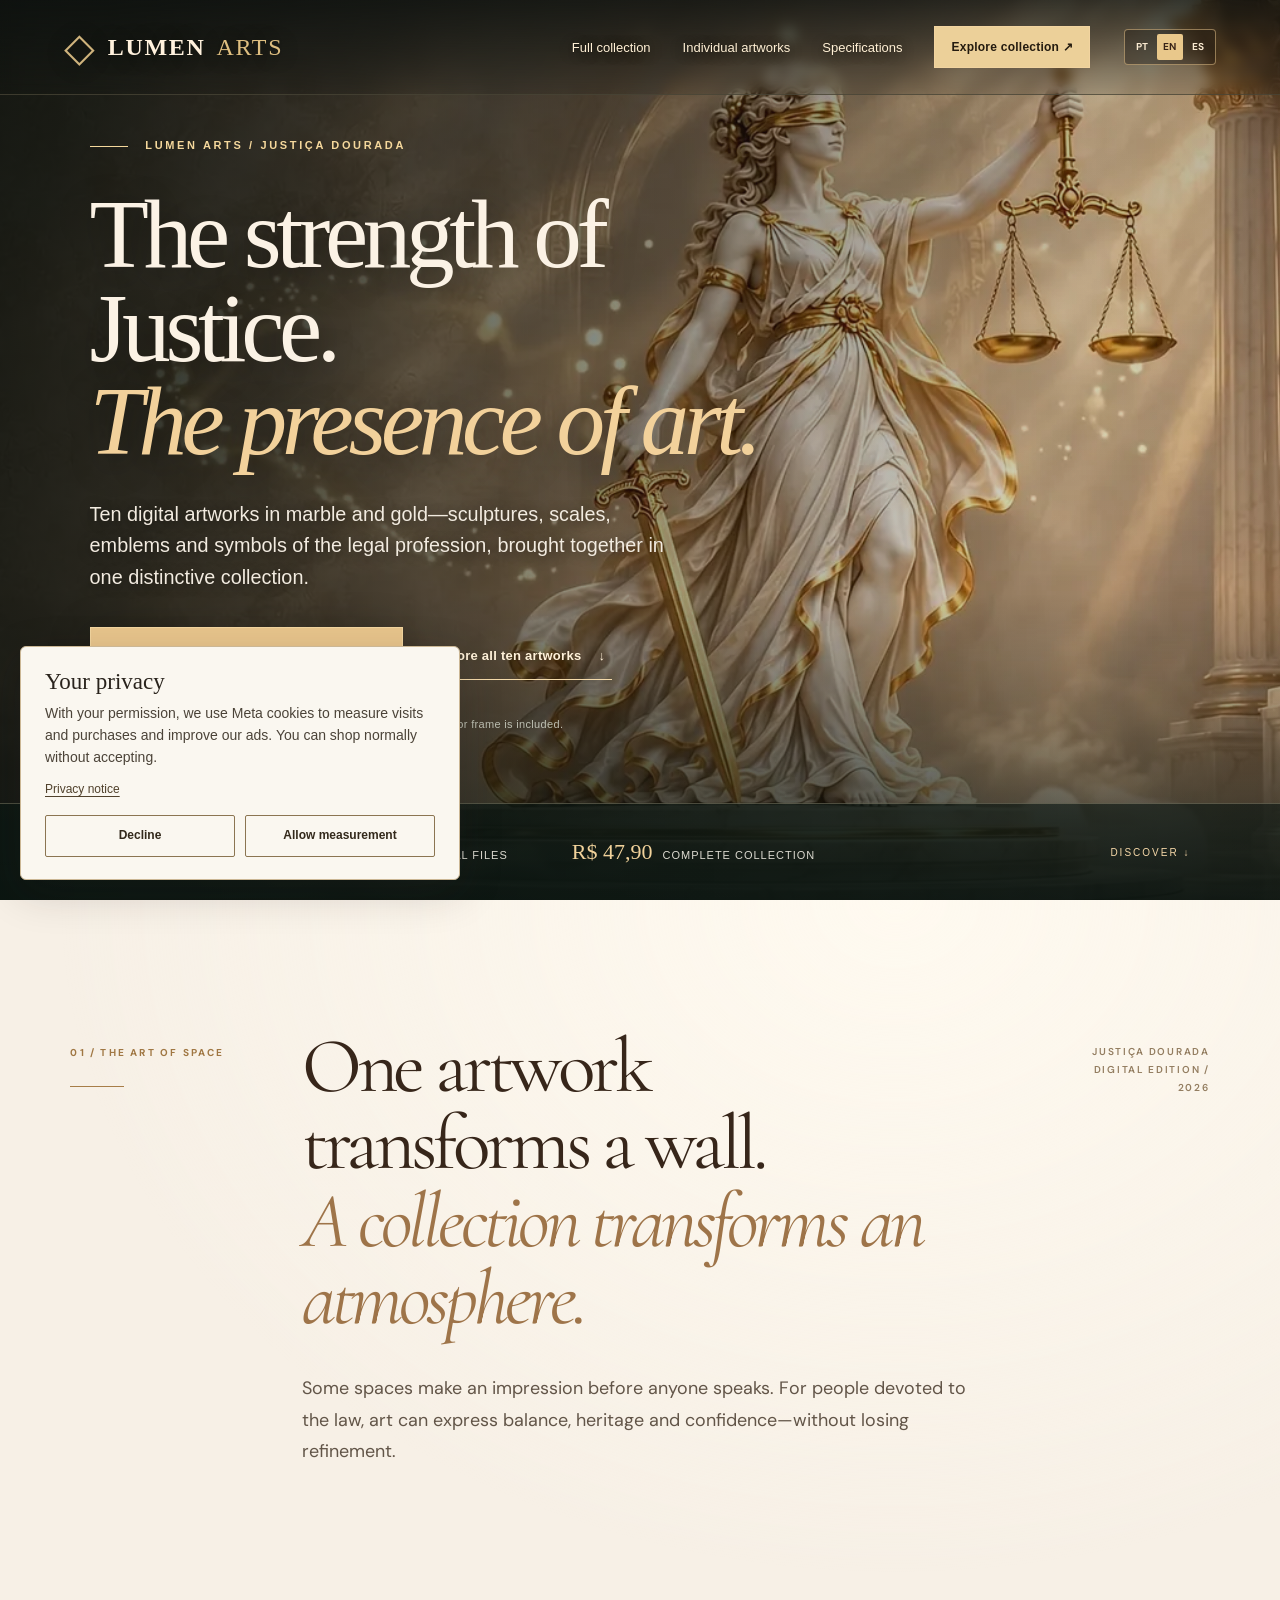
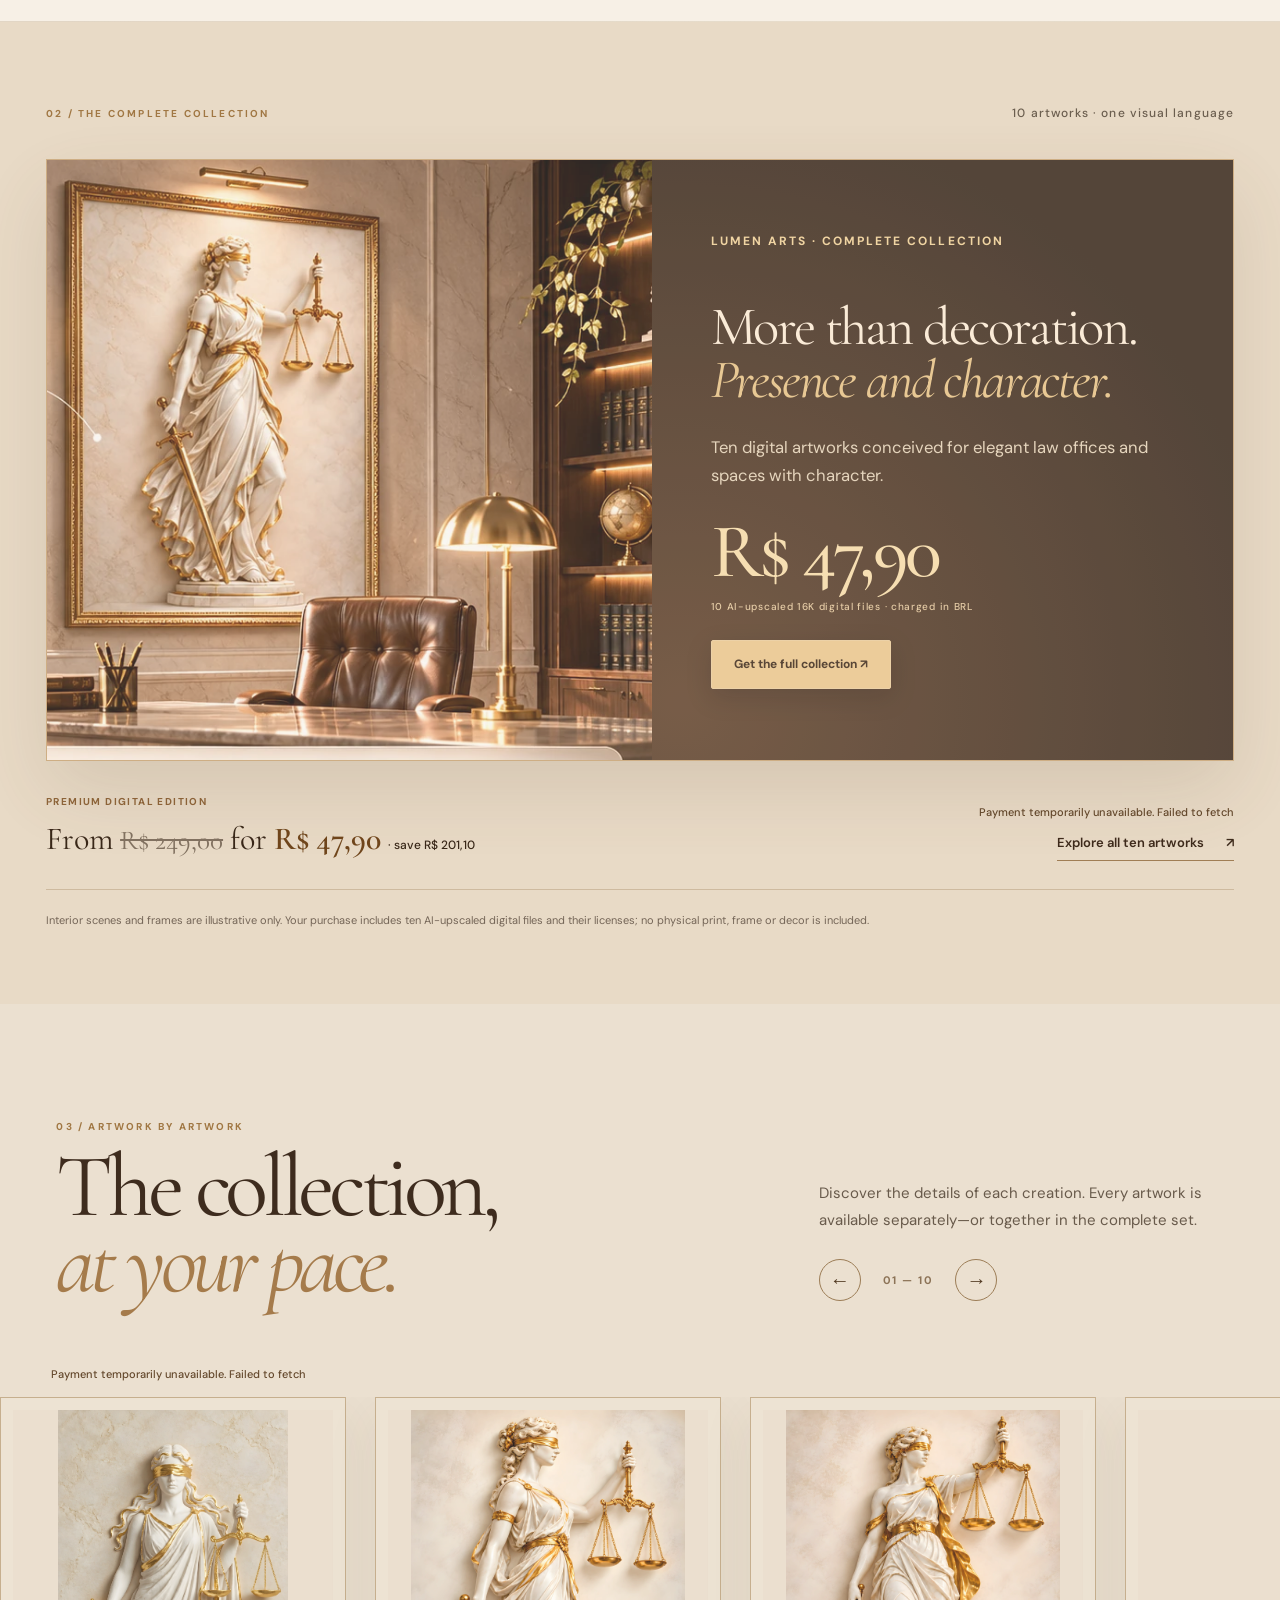
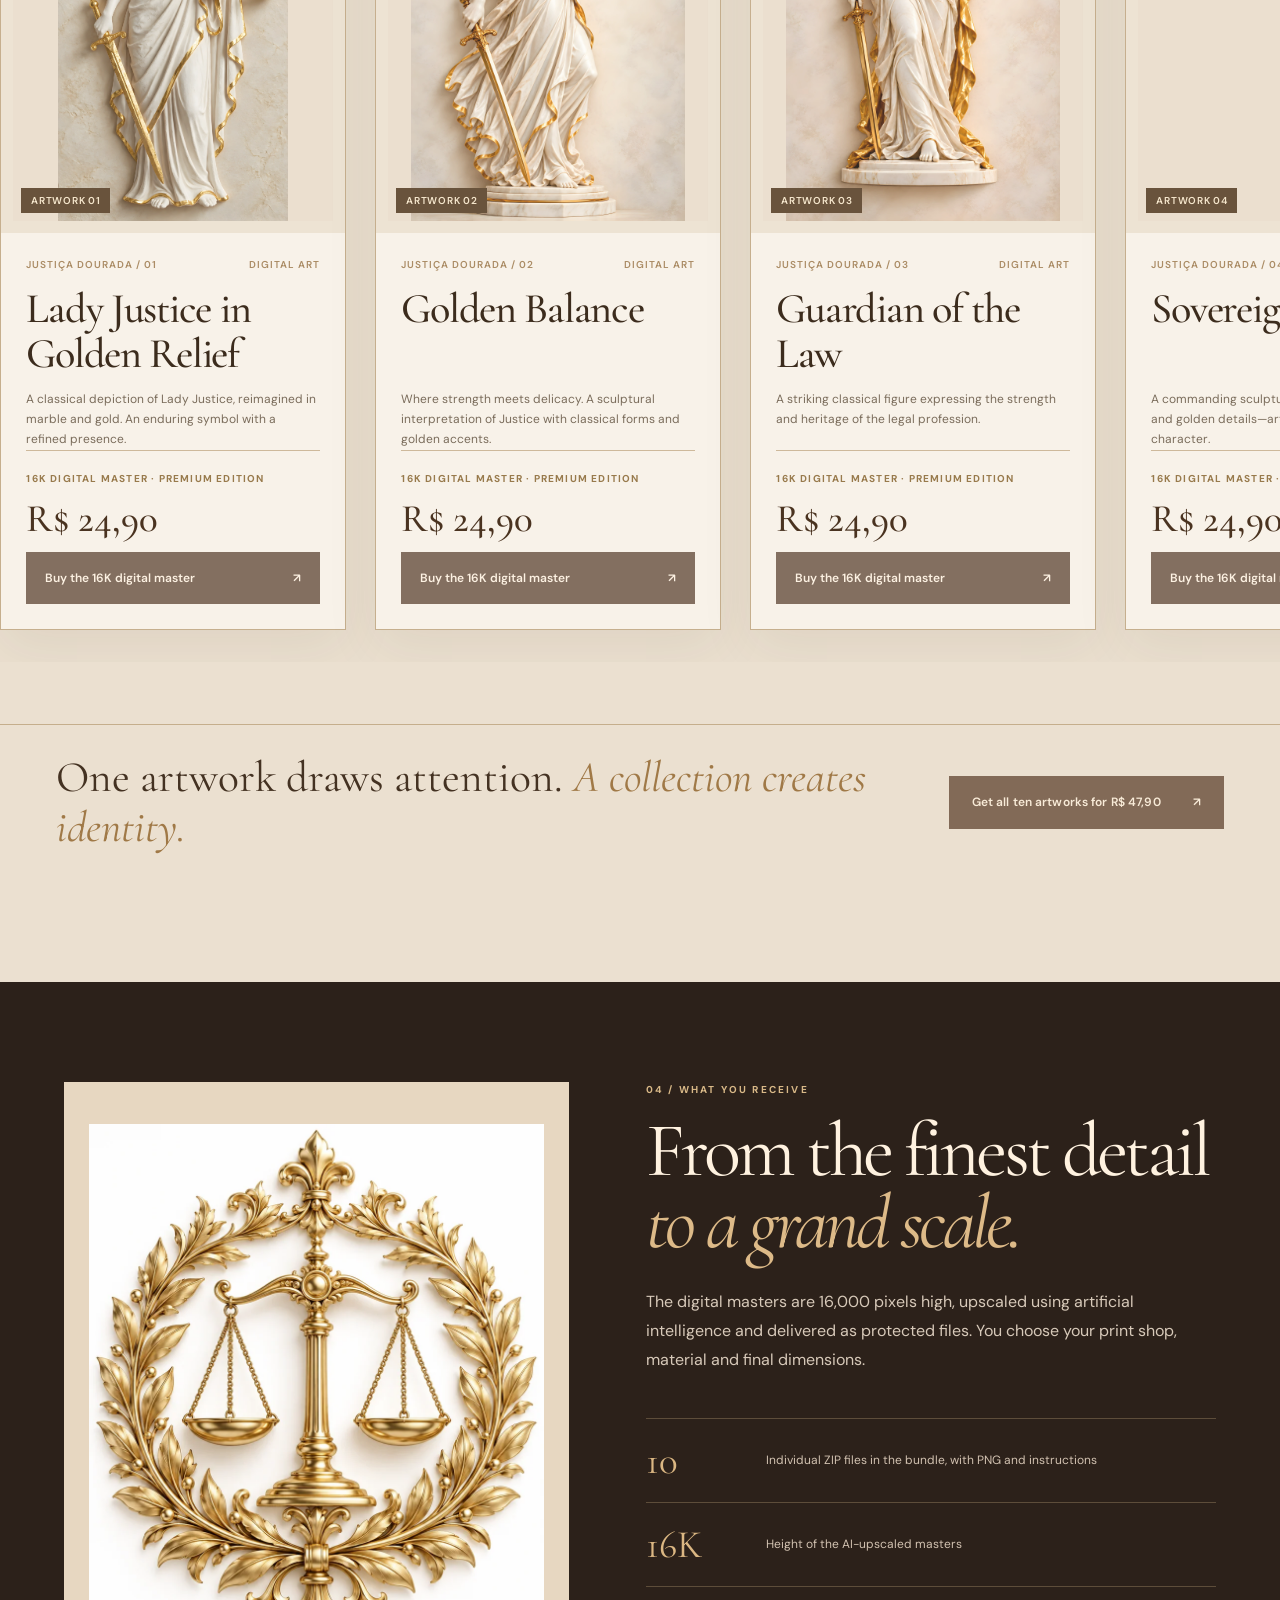
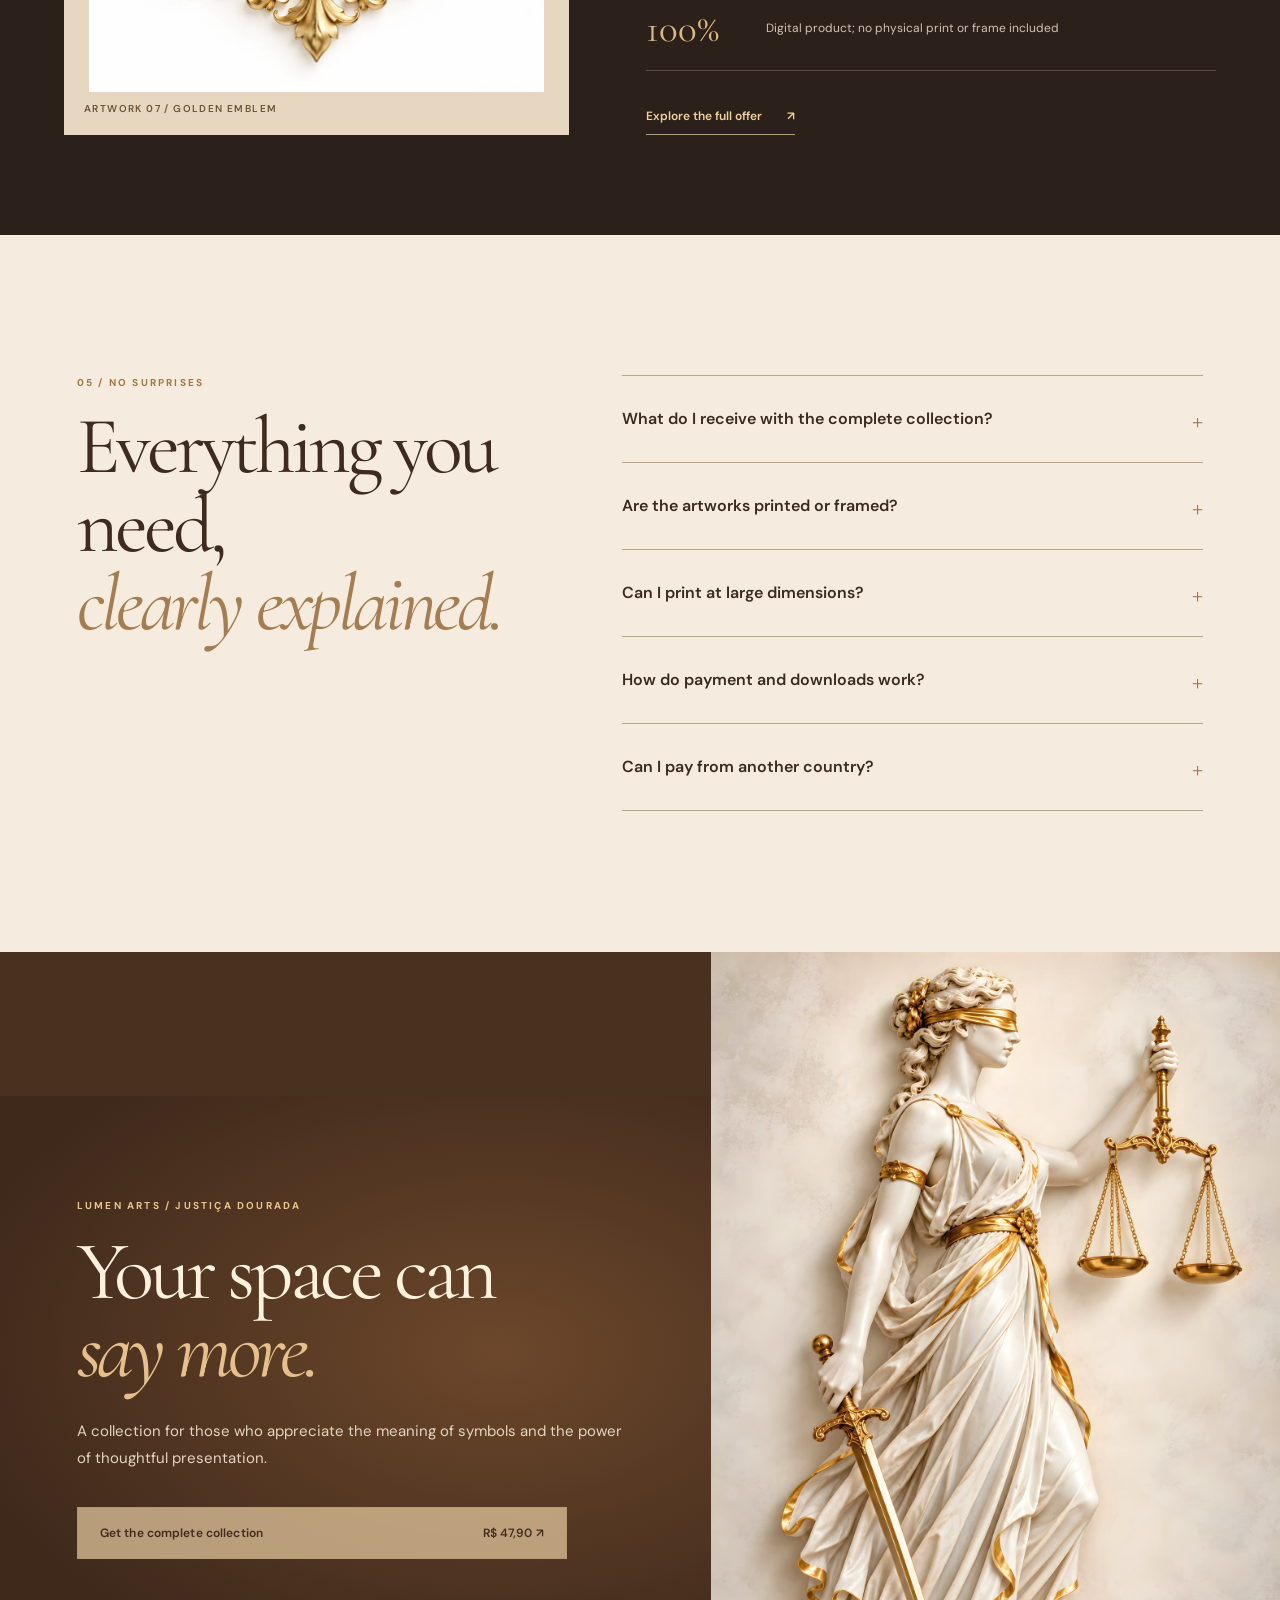
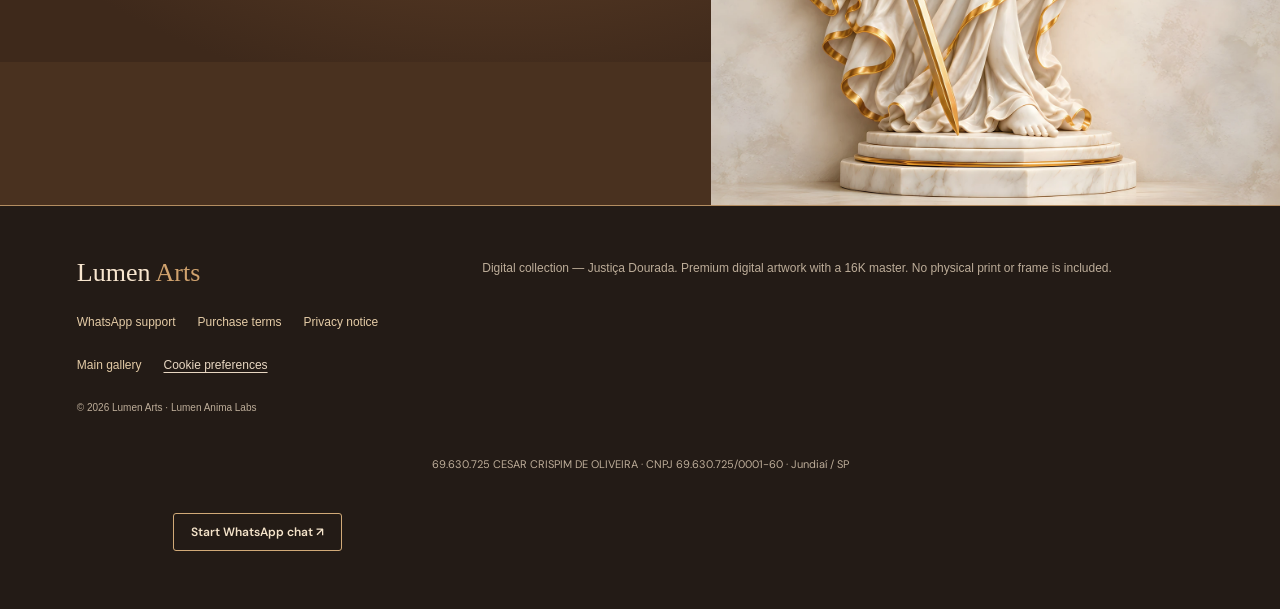
==== commit ba60387e: "Prevent Meta automatic page views for internal navigation" ====
--- a/en/index.html
+++ b/en/index.html
@@ -179,7 +179,7 @@
 </div>
 <script defer="" src="https://sdk.mercadopago.com/js/v2"></script>
 <script defer="" src="https://www.mercadopago.com/v2/security.js" view="item"></script>
-<script defer="" src="/juridica-analytics.js?v=20261110-1"></script>
+<script defer="" src="/juridica-analytics.js?v=20261110-2"></script>
 <script defer="" src="../juridica-checkout.js?v=20261110-pixel1"></script>
 <script defer="" src="../cinematic-motion.js?v=20261106-v1"></script>
 <script defer="" src="../maison-editorial-20261106.js?v=4"></script>
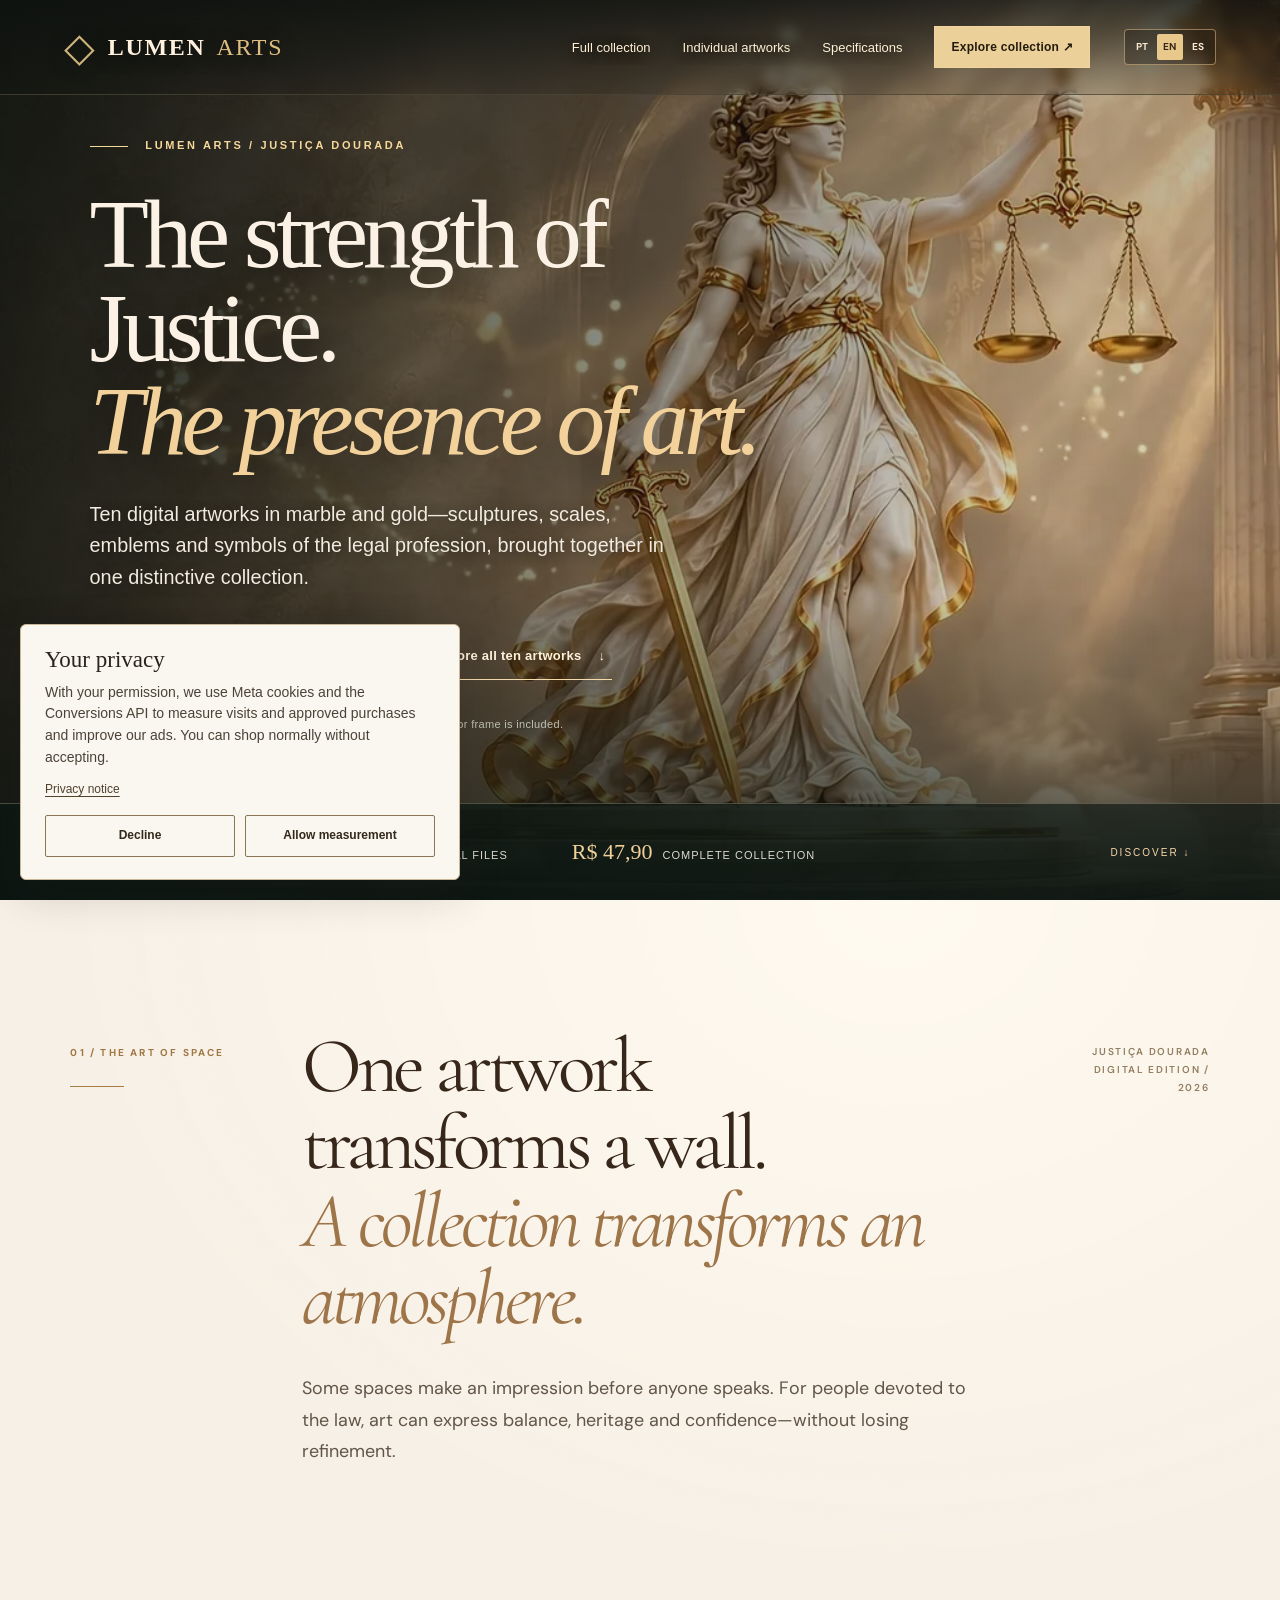
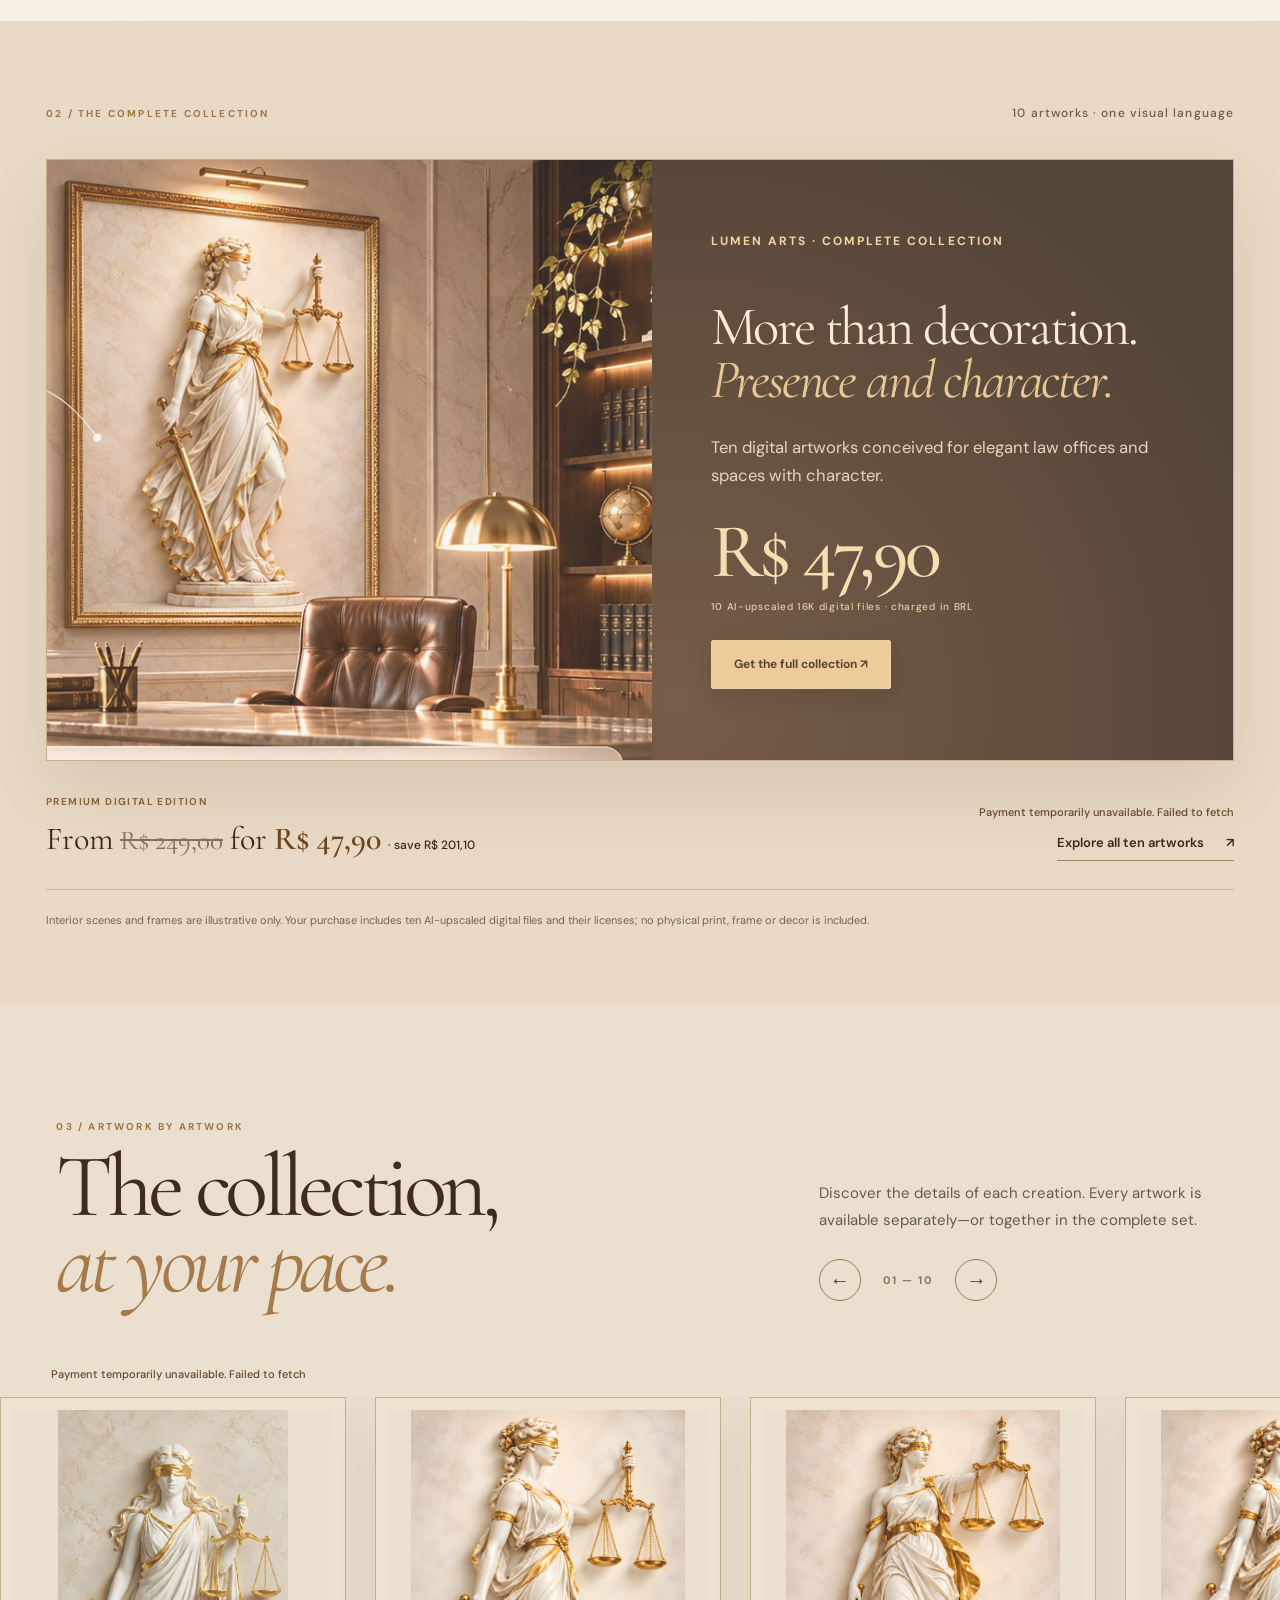
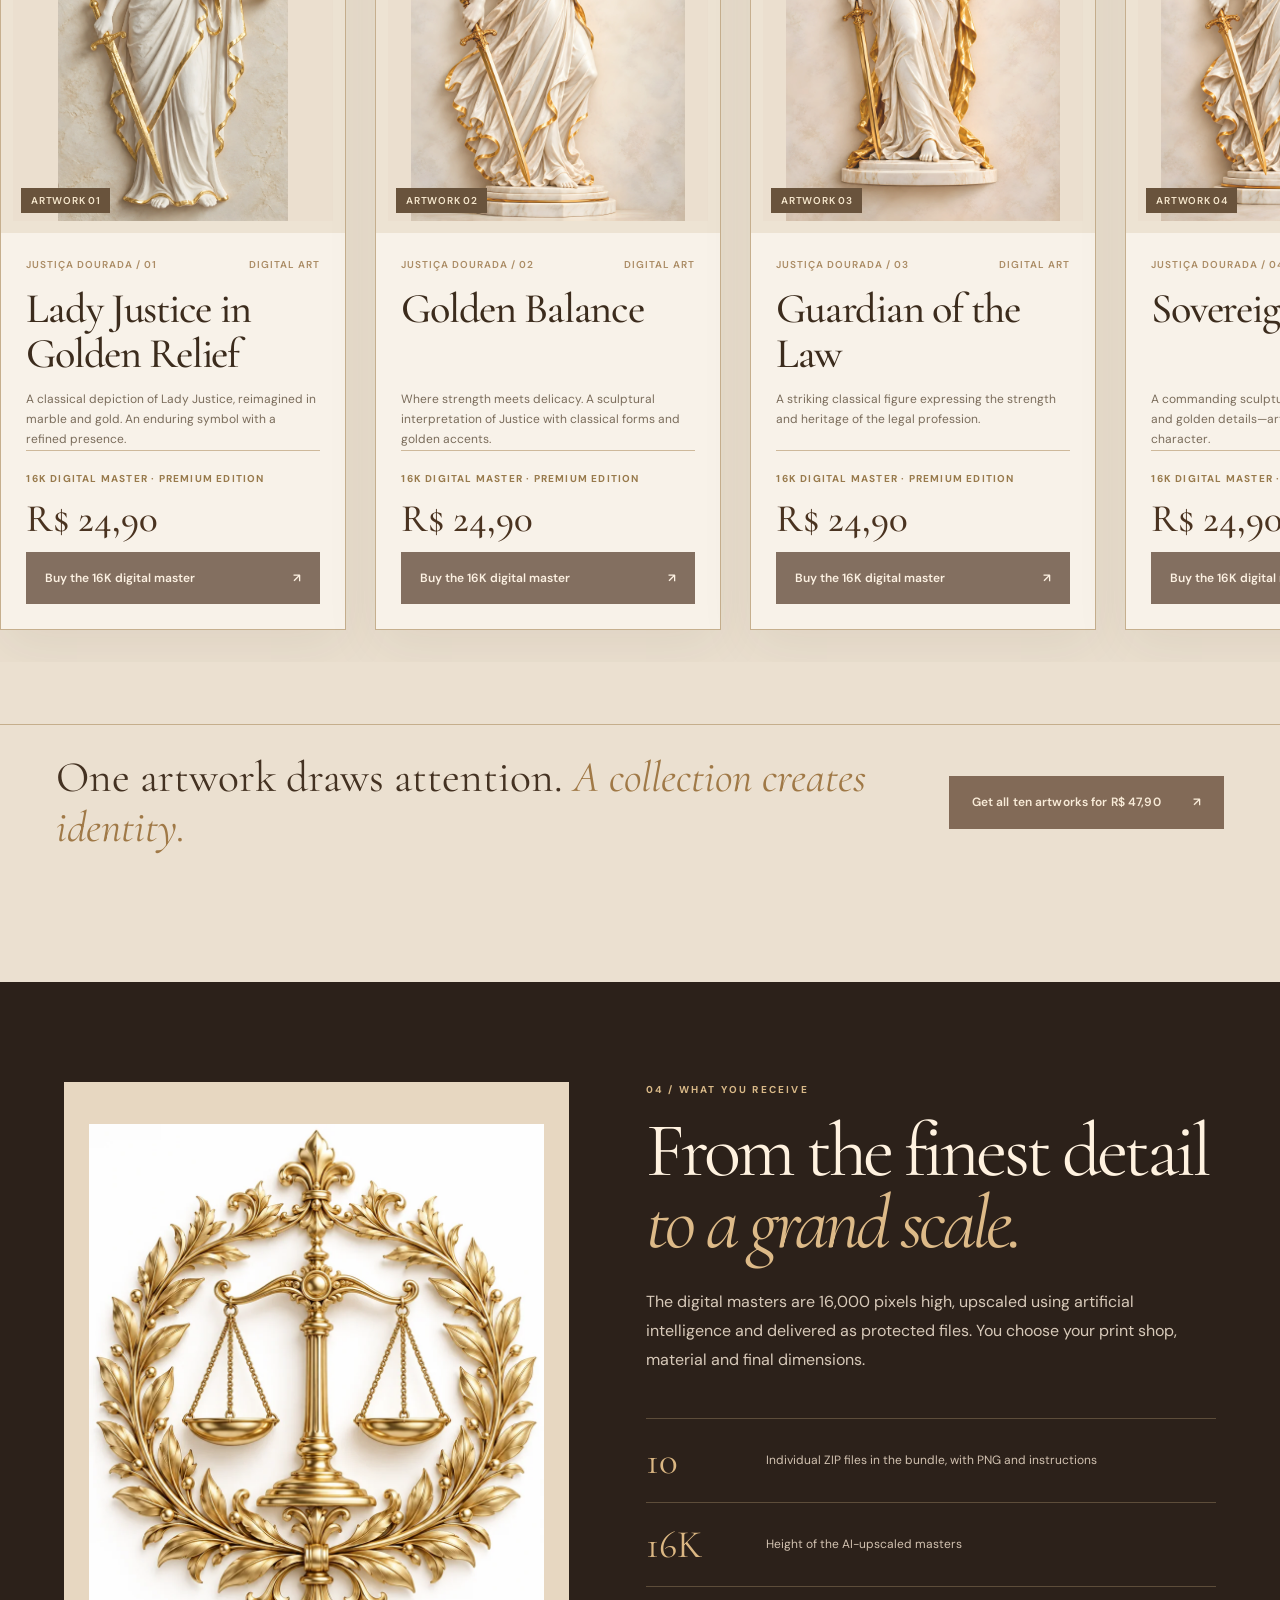
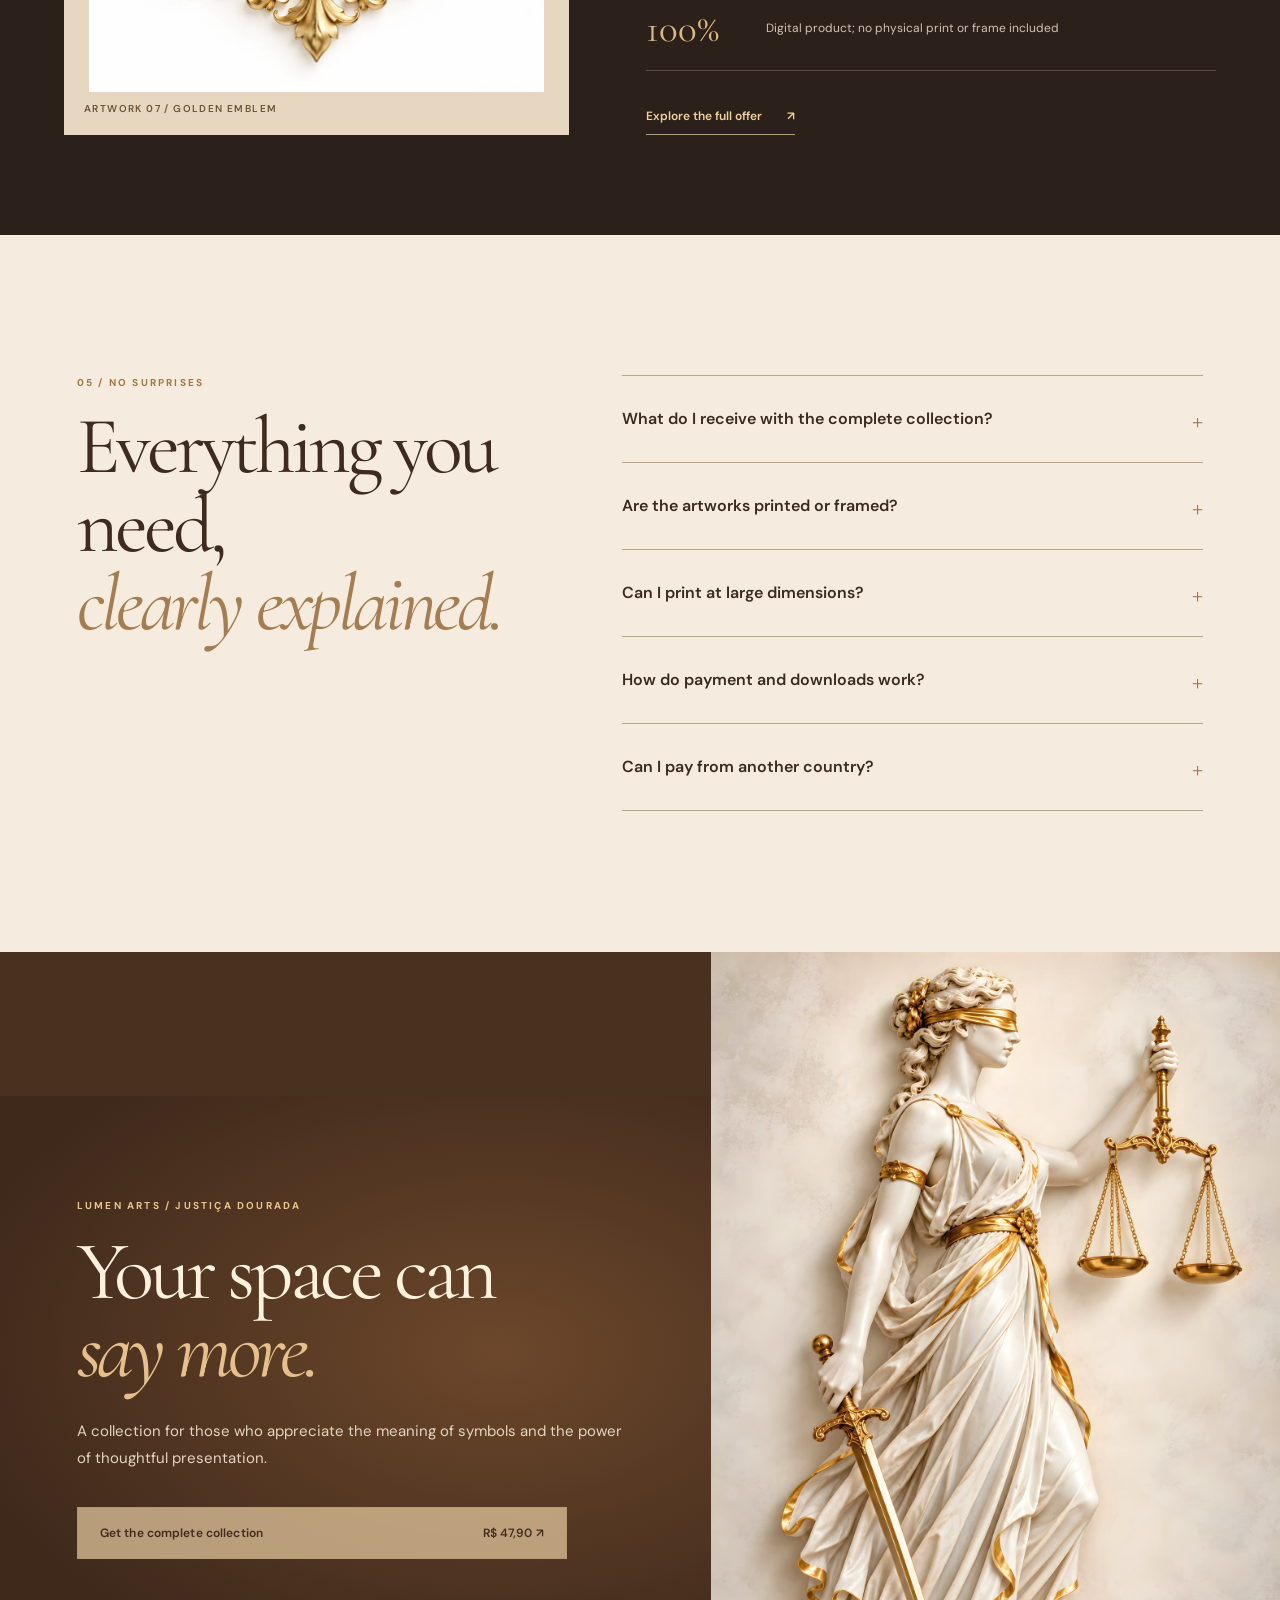
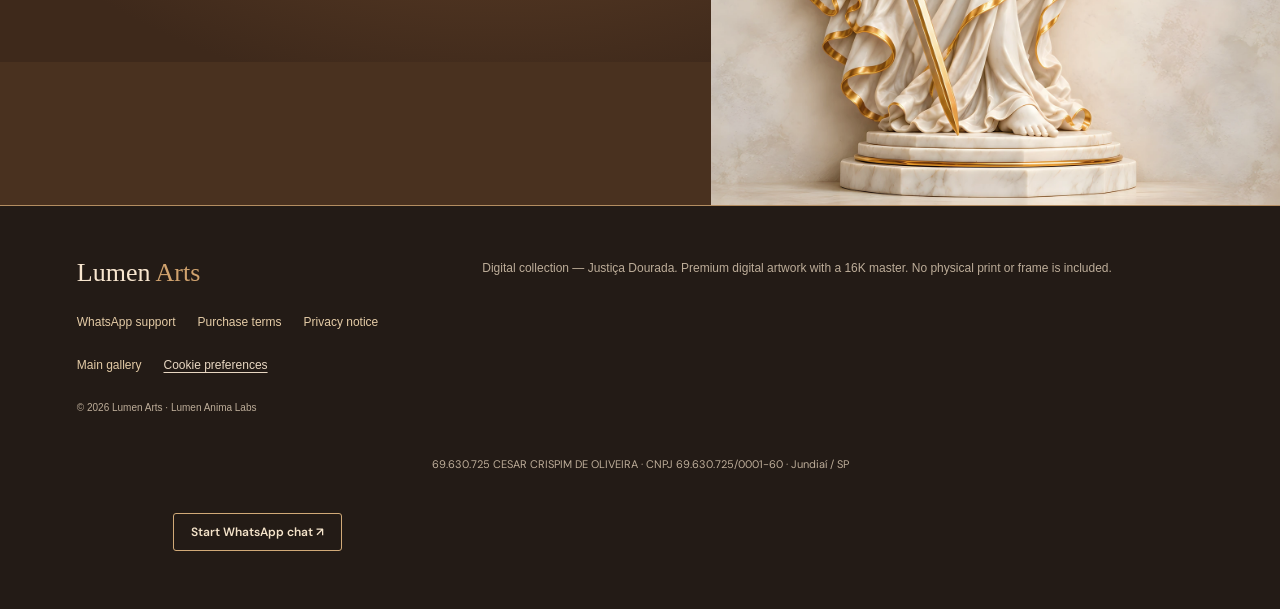
==== commit 7afda899: "Add consent-based Meta server conversion tracking" ====
--- a/en/index.html
+++ b/en/index.html
@@ -179,8 +179,8 @@
 </div>
 <script defer="" src="https://sdk.mercadopago.com/js/v2"></script>
 <script defer="" src="https://www.mercadopago.com/v2/security.js" view="item"></script>
-<script defer="" src="/juridica-analytics.js?v=20261110-2"></script>
-<script defer="" src="../juridica-checkout.js?v=20261110-pixel1"></script>
+<script defer="" src="/juridica-analytics.js?v=20261111-capi1"></script>
+<script defer="" src="../juridica-checkout.js?v=20261111-capi1"></script>
 <script defer="" src="../cinematic-motion.js?v=20261106-v1"></script>
 <script defer="" src="../maison-editorial-20261106.js?v=4"></script>
 <script defer="True" src="../international-nav-20261107.js?v=20261110-1"></script></body></html>
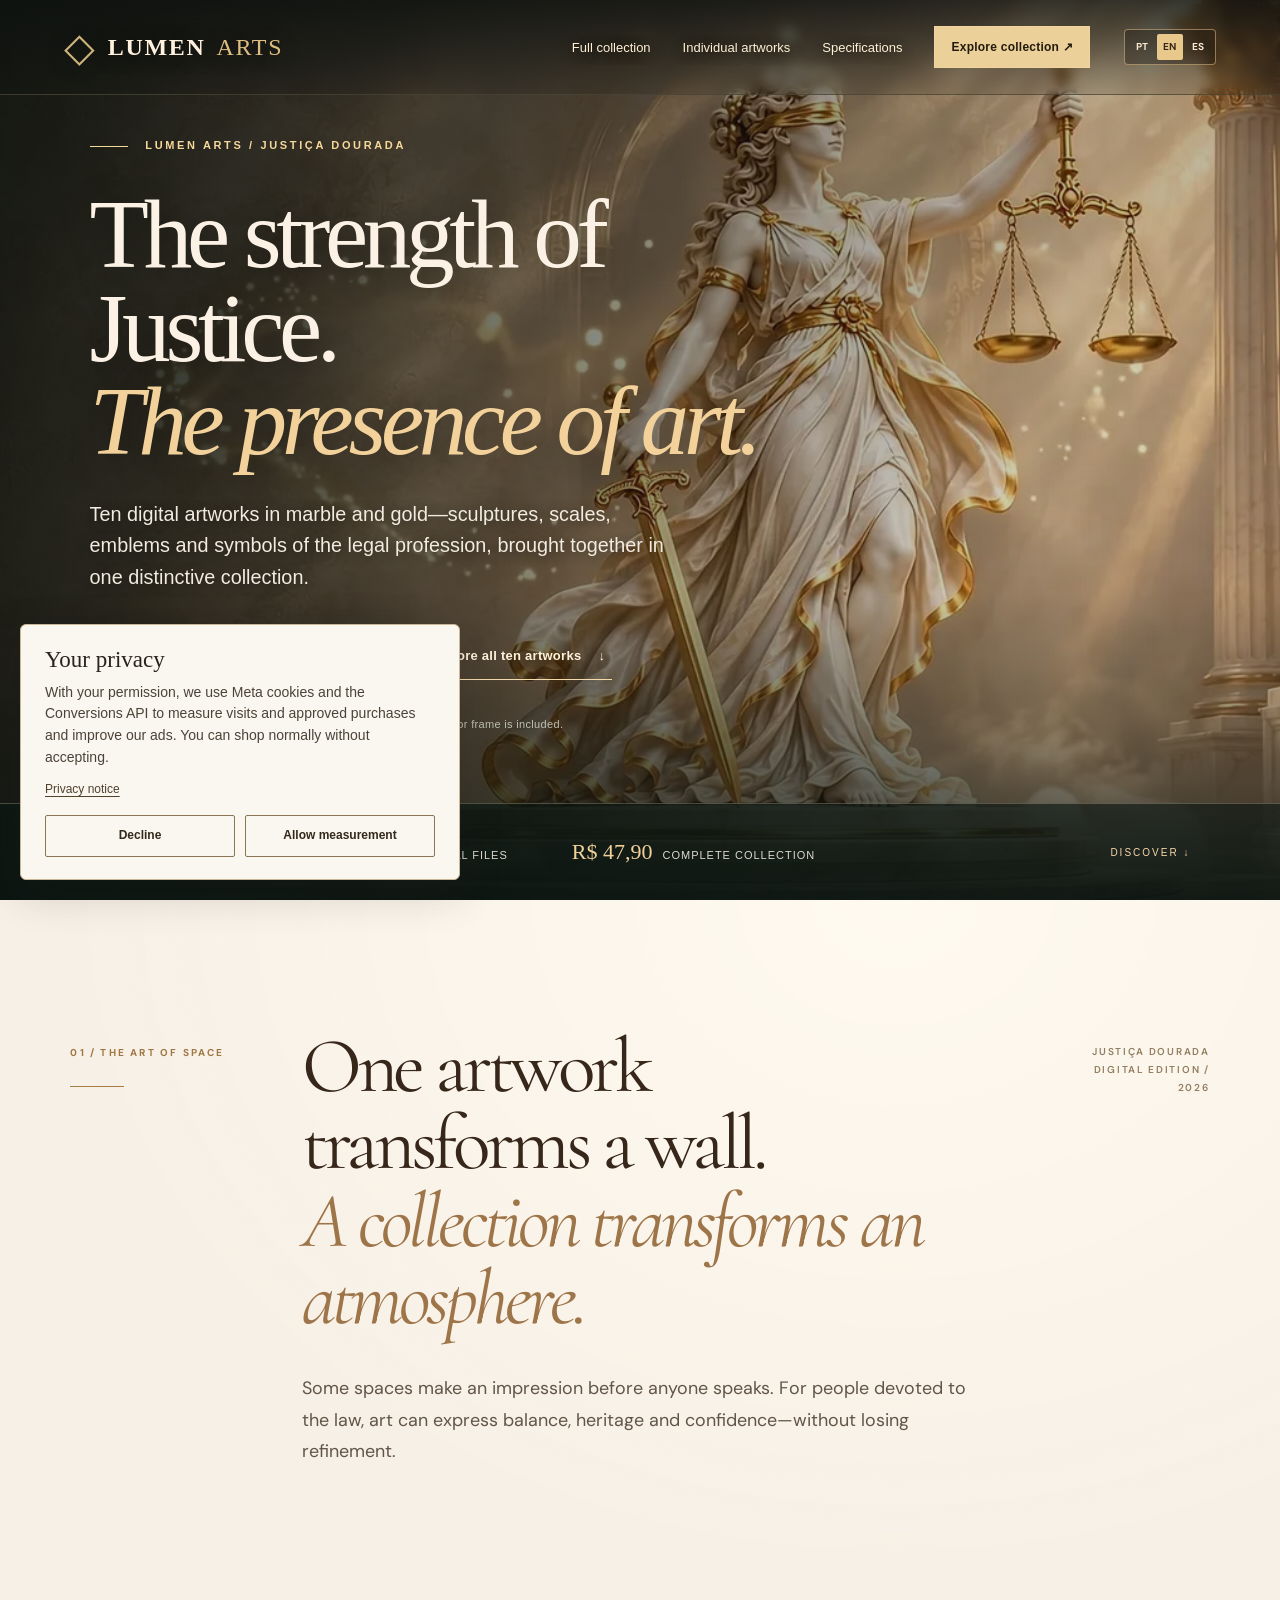
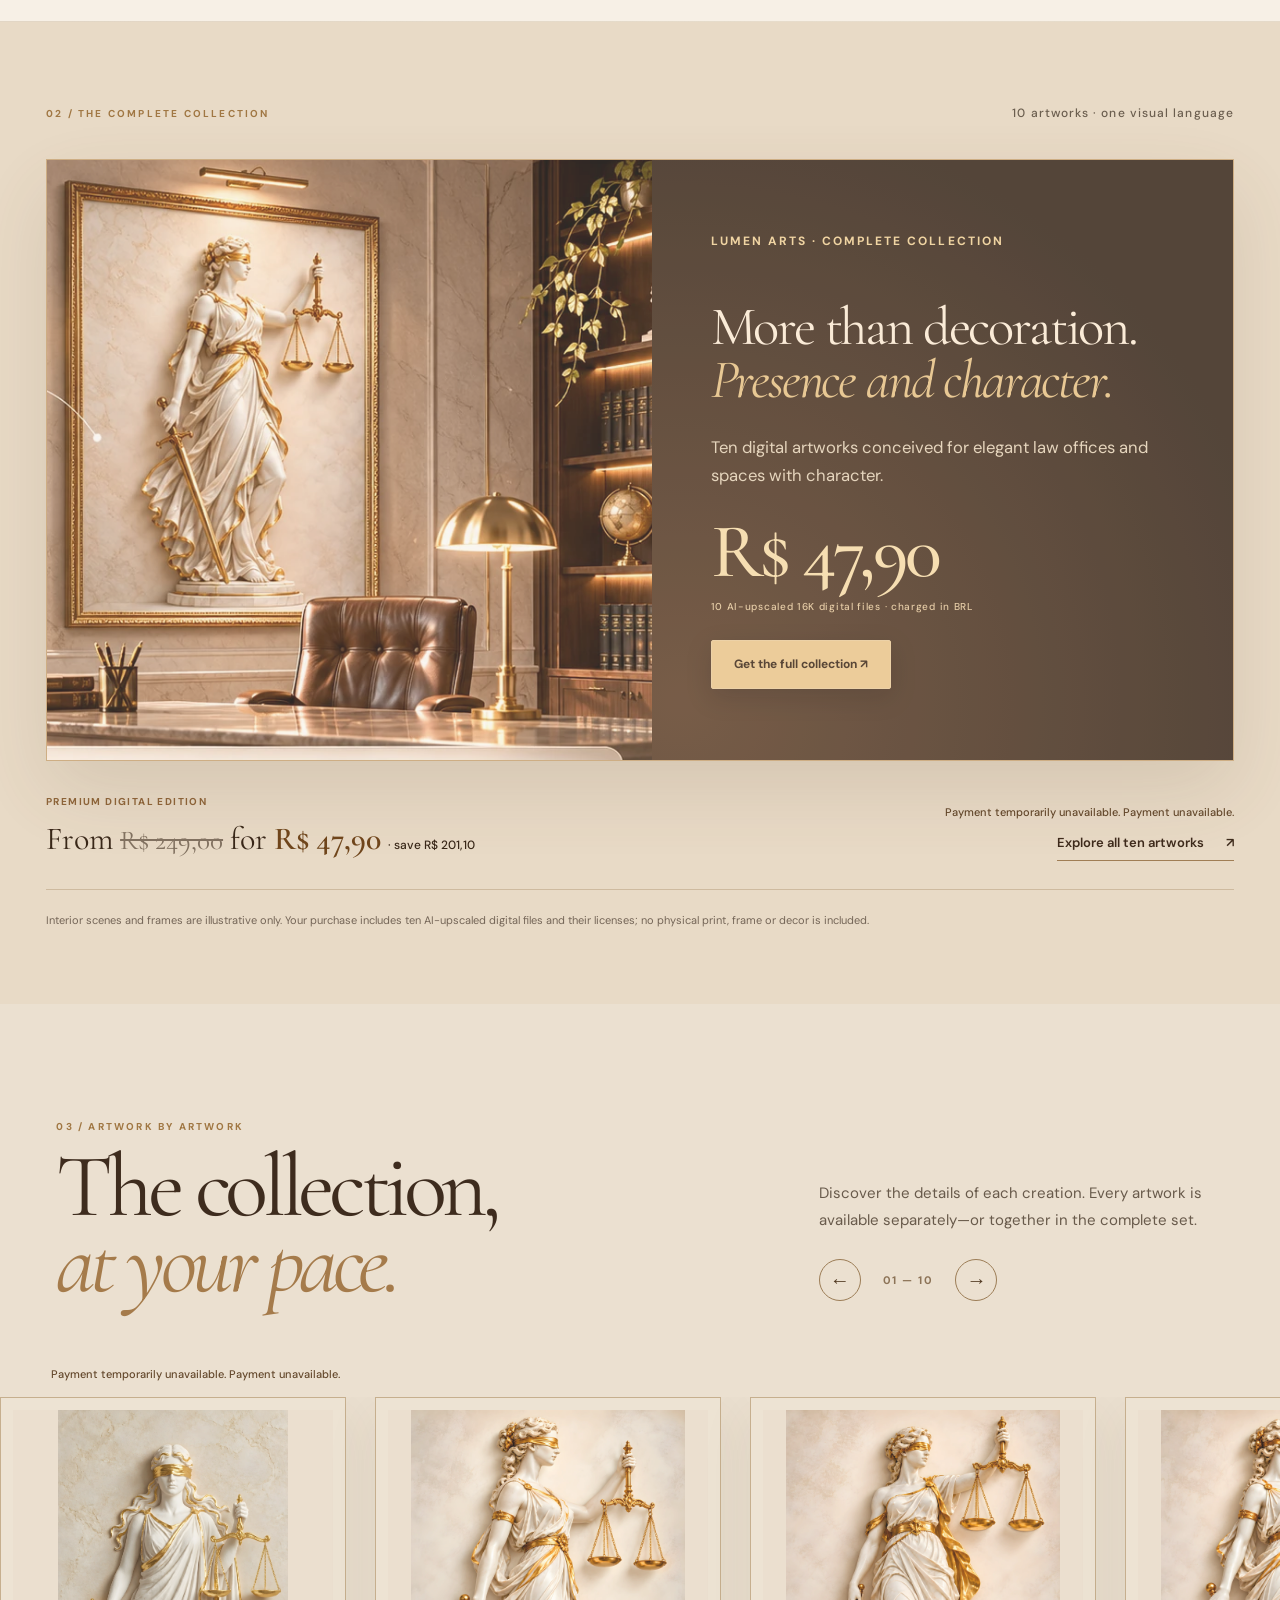
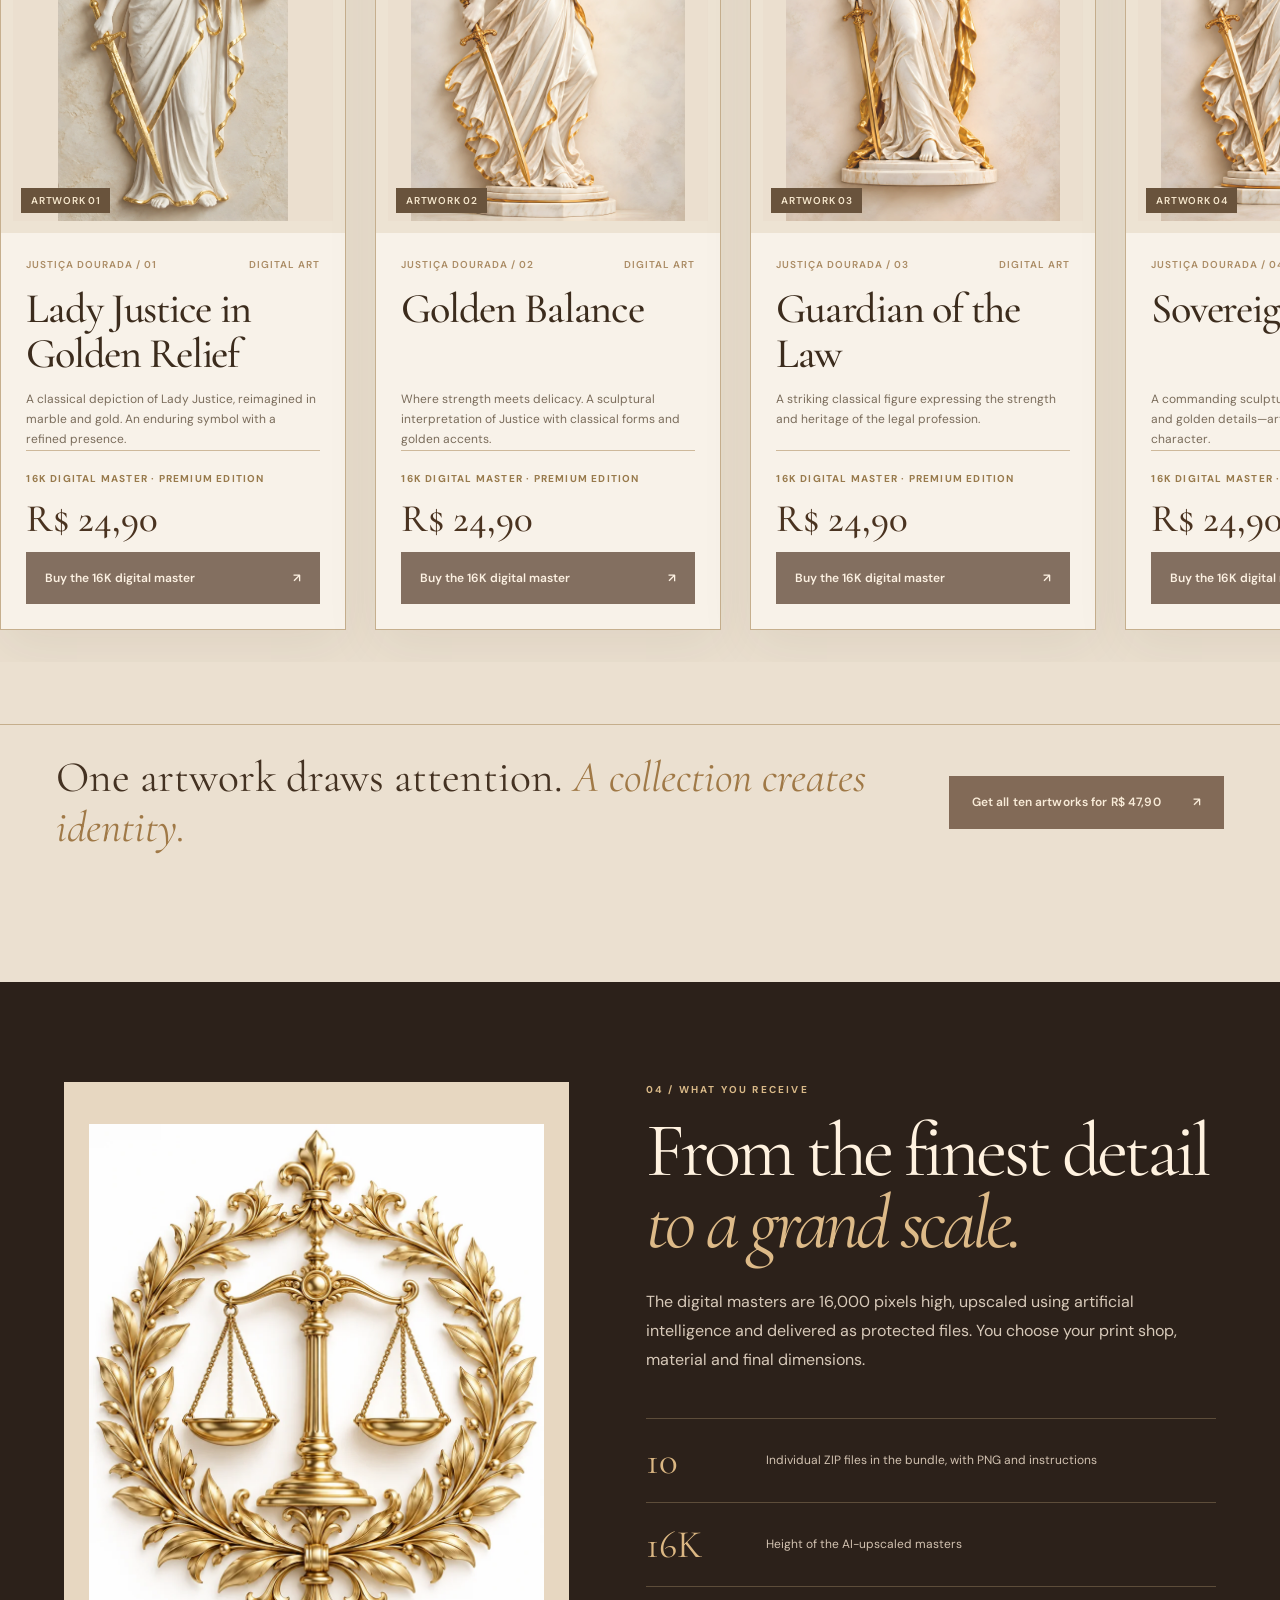
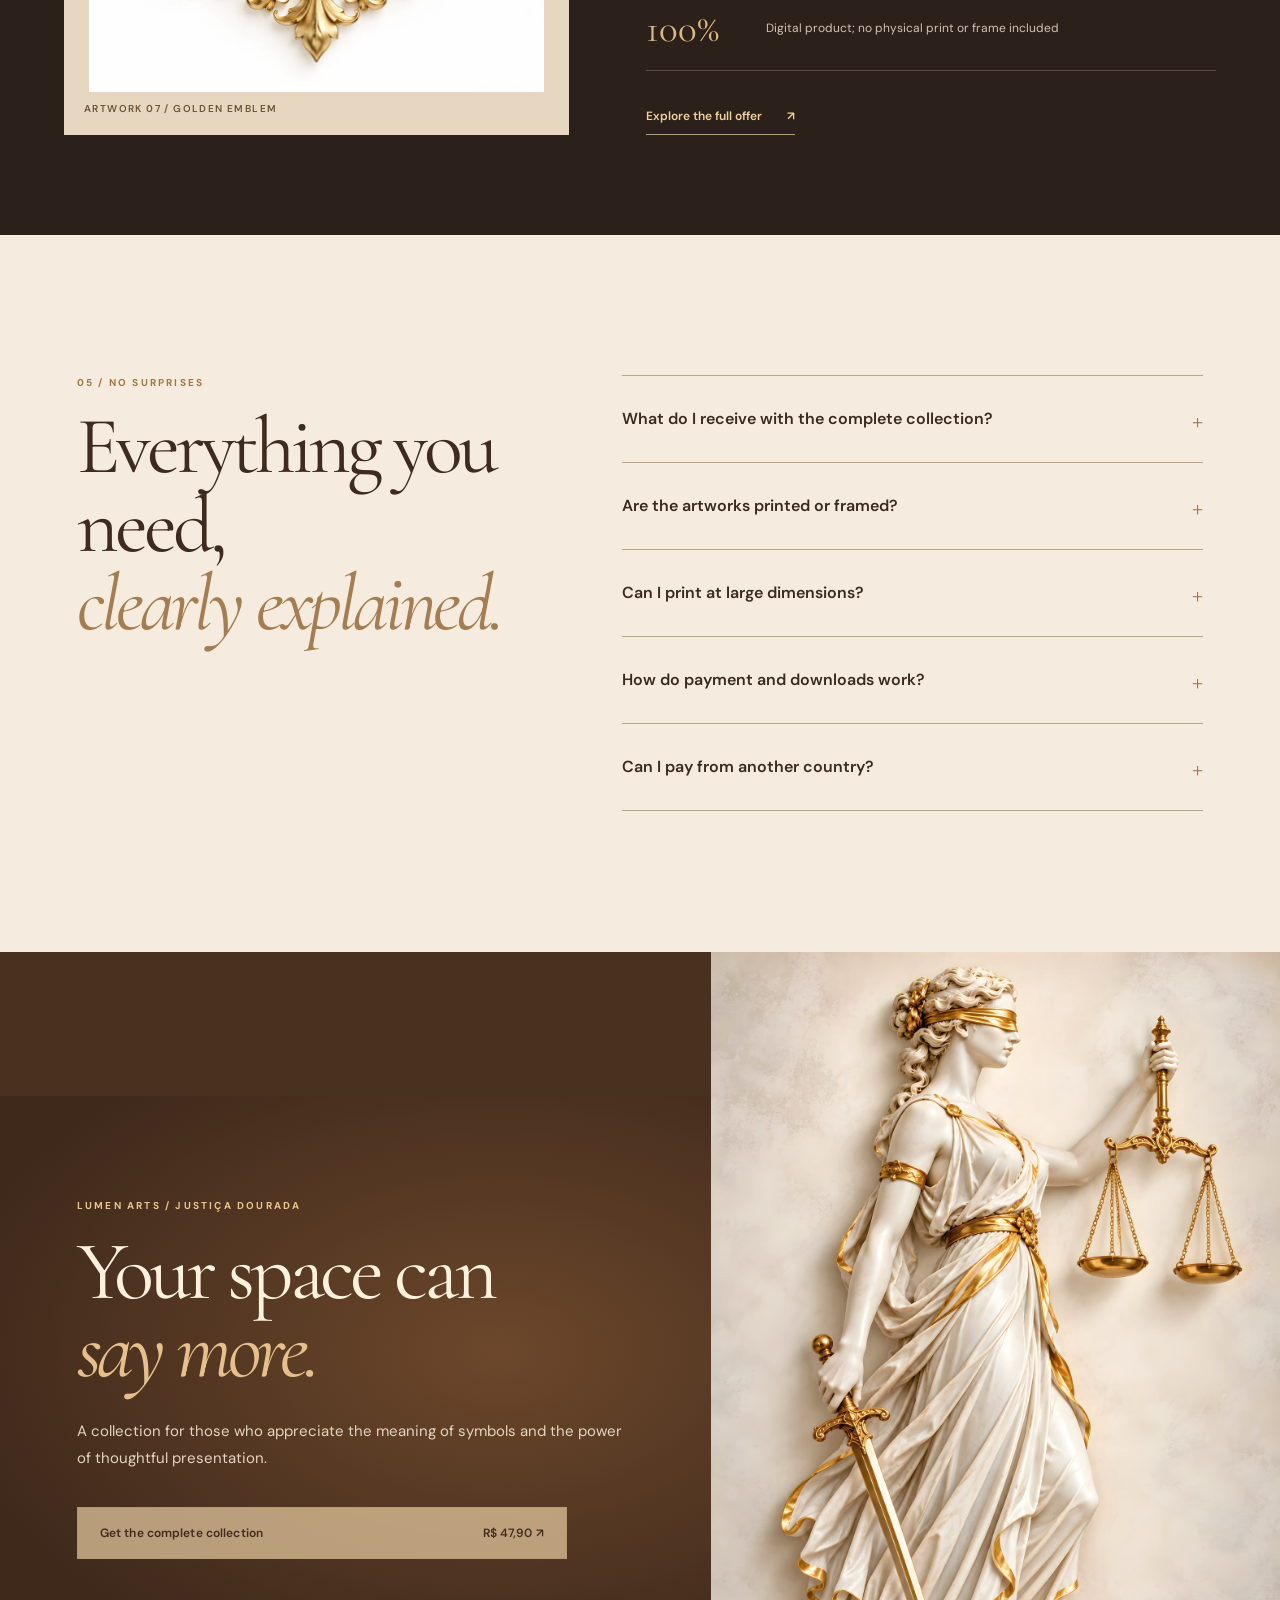
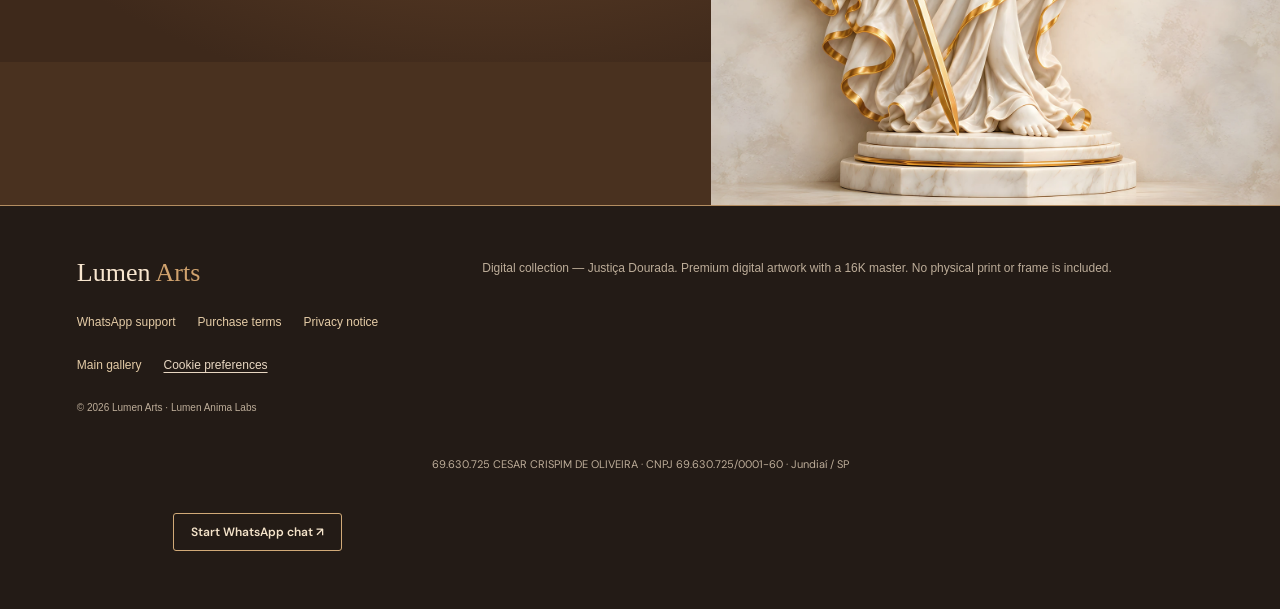
==== commit b15657af: "feat(checkout): add optional PayPal payments for international buyers" ====
--- a/en/index.html
+++ b/en/index.html
@@ -15,7 +15,7 @@
 <link href="https://juridica.lumenanima.com/en/" rel="canonical"/>
 <link href="../favicon.svg" rel="icon" type="image/svg+xml"/>
 <link href="../styles.css?v=1" rel="stylesheet"/>
-<link href="../juridica-checkout.css?v=20261107-i18n1" rel="stylesheet"/>
+<link href="../juridica-checkout.css?v=20261111-paypal1" rel="stylesheet"/>
 <link href="../cinematic-landing.css?v=20261106-v1" rel="stylesheet"/>
 <link href="../justice-expansion-20261106.css?v=1" rel="stylesheet"/>
 <link href="../maison-editorial-20261106.css?v=4" rel="stylesheet"/>
@@ -179,8 +179,9 @@
 </div>
 <script defer="" src="https://sdk.mercadopago.com/js/v2"></script>
 <script defer="" src="https://www.mercadopago.com/v2/security.js" view="item"></script>
-<script defer="" src="/juridica-analytics.js?v=20261111-capi1"></script>
-<script defer="" src="../juridica-checkout.js?v=20261111-capi1"></script>
+<script defer="" src="/juridica-analytics.js?v=20261111-paypal1"></script>
+<script defer="" src="/juridica-paypal.js?v=20261111-paypal1"></script>
+<script defer="" src="../juridica-checkout.js?v=20261111-paypal1"></script>
 <script defer="" src="../cinematic-motion.js?v=20261106-v1"></script>
 <script defer="" src="../maison-editorial-20261106.js?v=4"></script>
-<script defer="True" src="../international-nav-20261107.js?v=20261110-1"></script></body></html>+<script defer="True" src="../international-nav-20261107.js?v=20261110-1"></script></body></html>
--- a/juridica-checkout.css
+++ b/juridica-checkout.css
@@ -24,3 +24,14 @@
 }
 /* Private support inside existing Payment Brick modal. */
 .checkout-support{margin:15px 0 6px;text-align:right}.checkout-support a{display:inline-block;font:600 12px Arial,sans-serif;color:#79512f;border-bottom:1px solid #b08a62;padding:4px 0;text-decoration:none}.checkout-support a:hover{color:#412b1b}
+/* Payment provider choices reuse the existing checkout palette. */
+.checkout-provider-picker[hidden],.checkout-paypal-area[hidden]{display:none!important}
+.checkout-provider-picker{border:0;padding:0;margin:0 0 20px;display:flex;gap:10px;flex-wrap:wrap}
+.checkout-provider-picker legend{font:600 12px/1.5 Arial,sans-serif;padding:0;margin-bottom:8px;color:#4b4033}
+.checkout-provider-picker button{flex:1;min-width:120px;border:1px solid #c6b592;border-radius:5px;background:#fff;color:#3d3327;padding:12px 16px;font:600 14px Arial,sans-serif;cursor:pointer}
+.checkout-provider-picker button[aria-pressed=true]{background:#182b23;color:#f7eee0;border-color:#182b23}
+.checkout-provider-picker button:disabled{opacity:.65;cursor:not-allowed}
+.checkout-provider-picker button:focus-visible{outline:3px solid #a98b58;outline-offset:3px}
+.checkout-paypal-area{min-height:110px;padding:12px 0}
+.checkout-paypal-area p{font:400 12px/1.65 Arial,sans-serif;color:#6e604f;margin:0 0 15px}
+#paypalCheckout_container{max-width:440px;margin:0 auto}
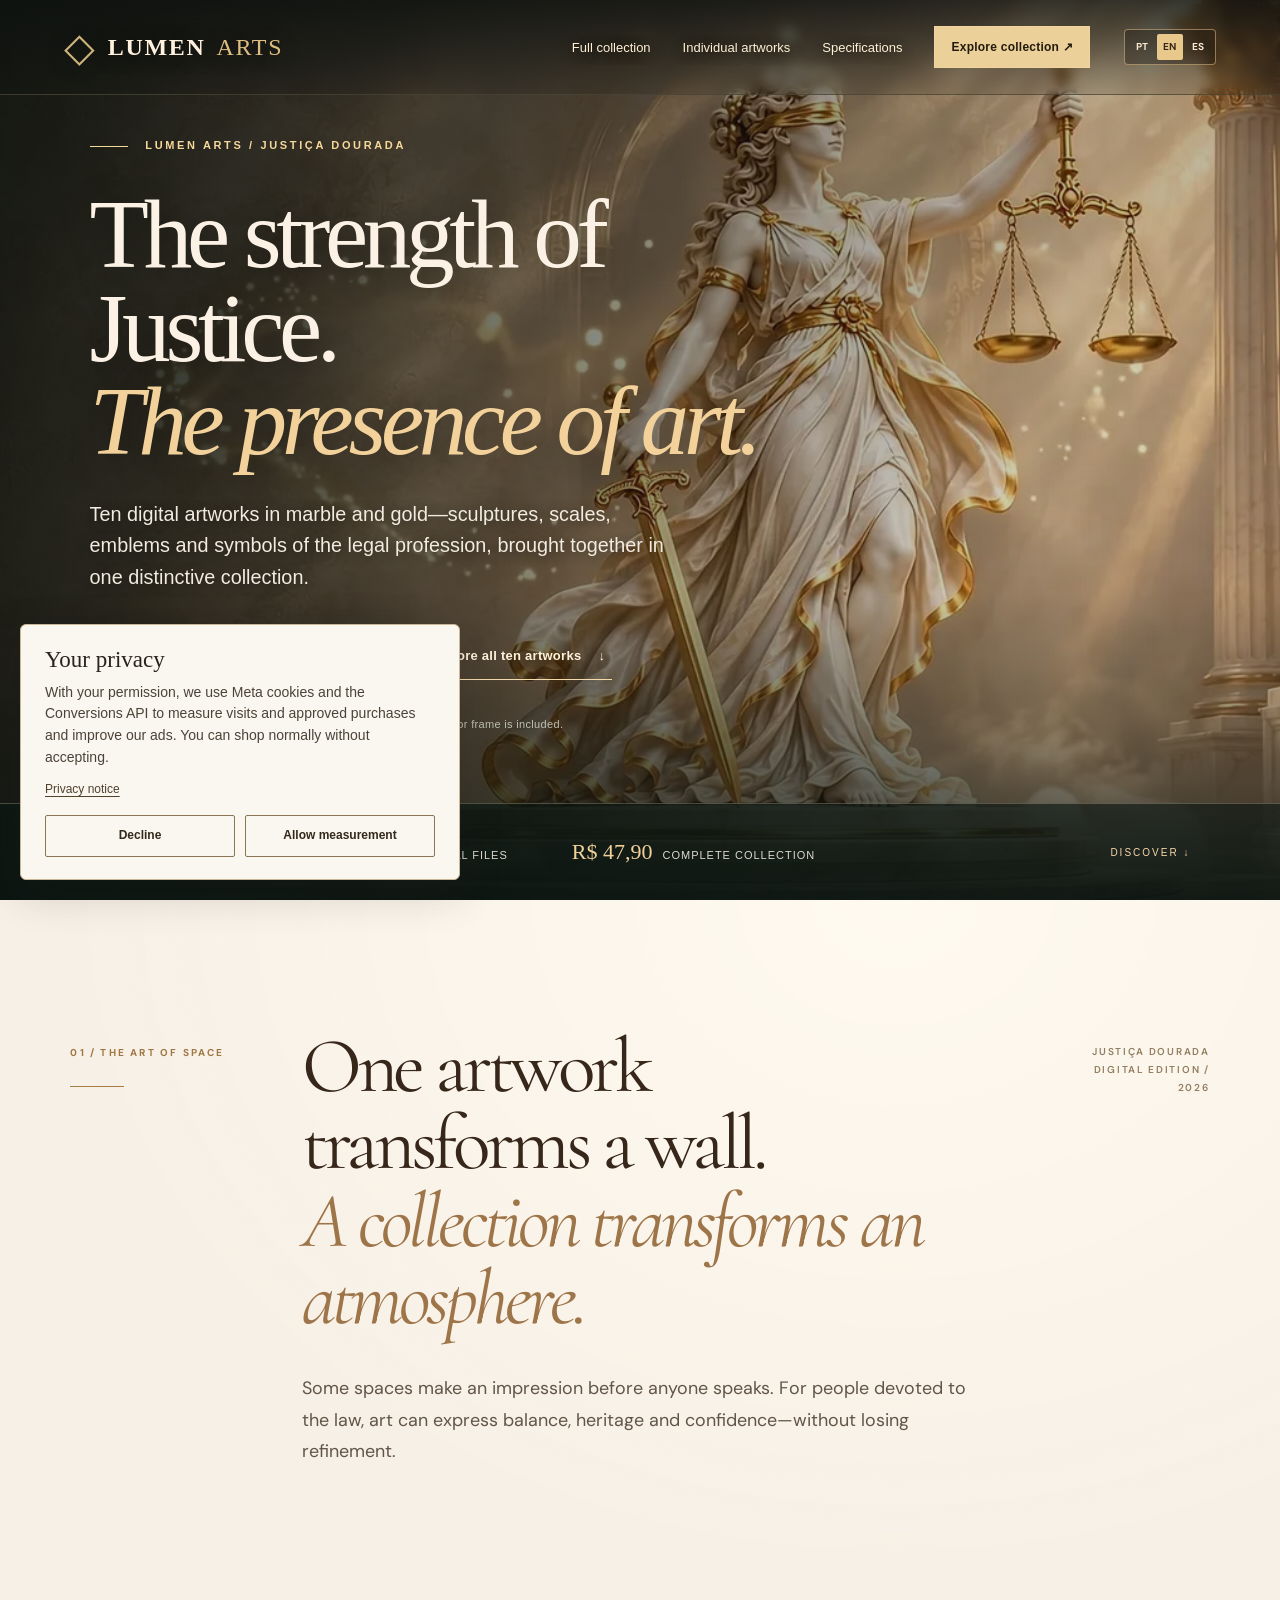
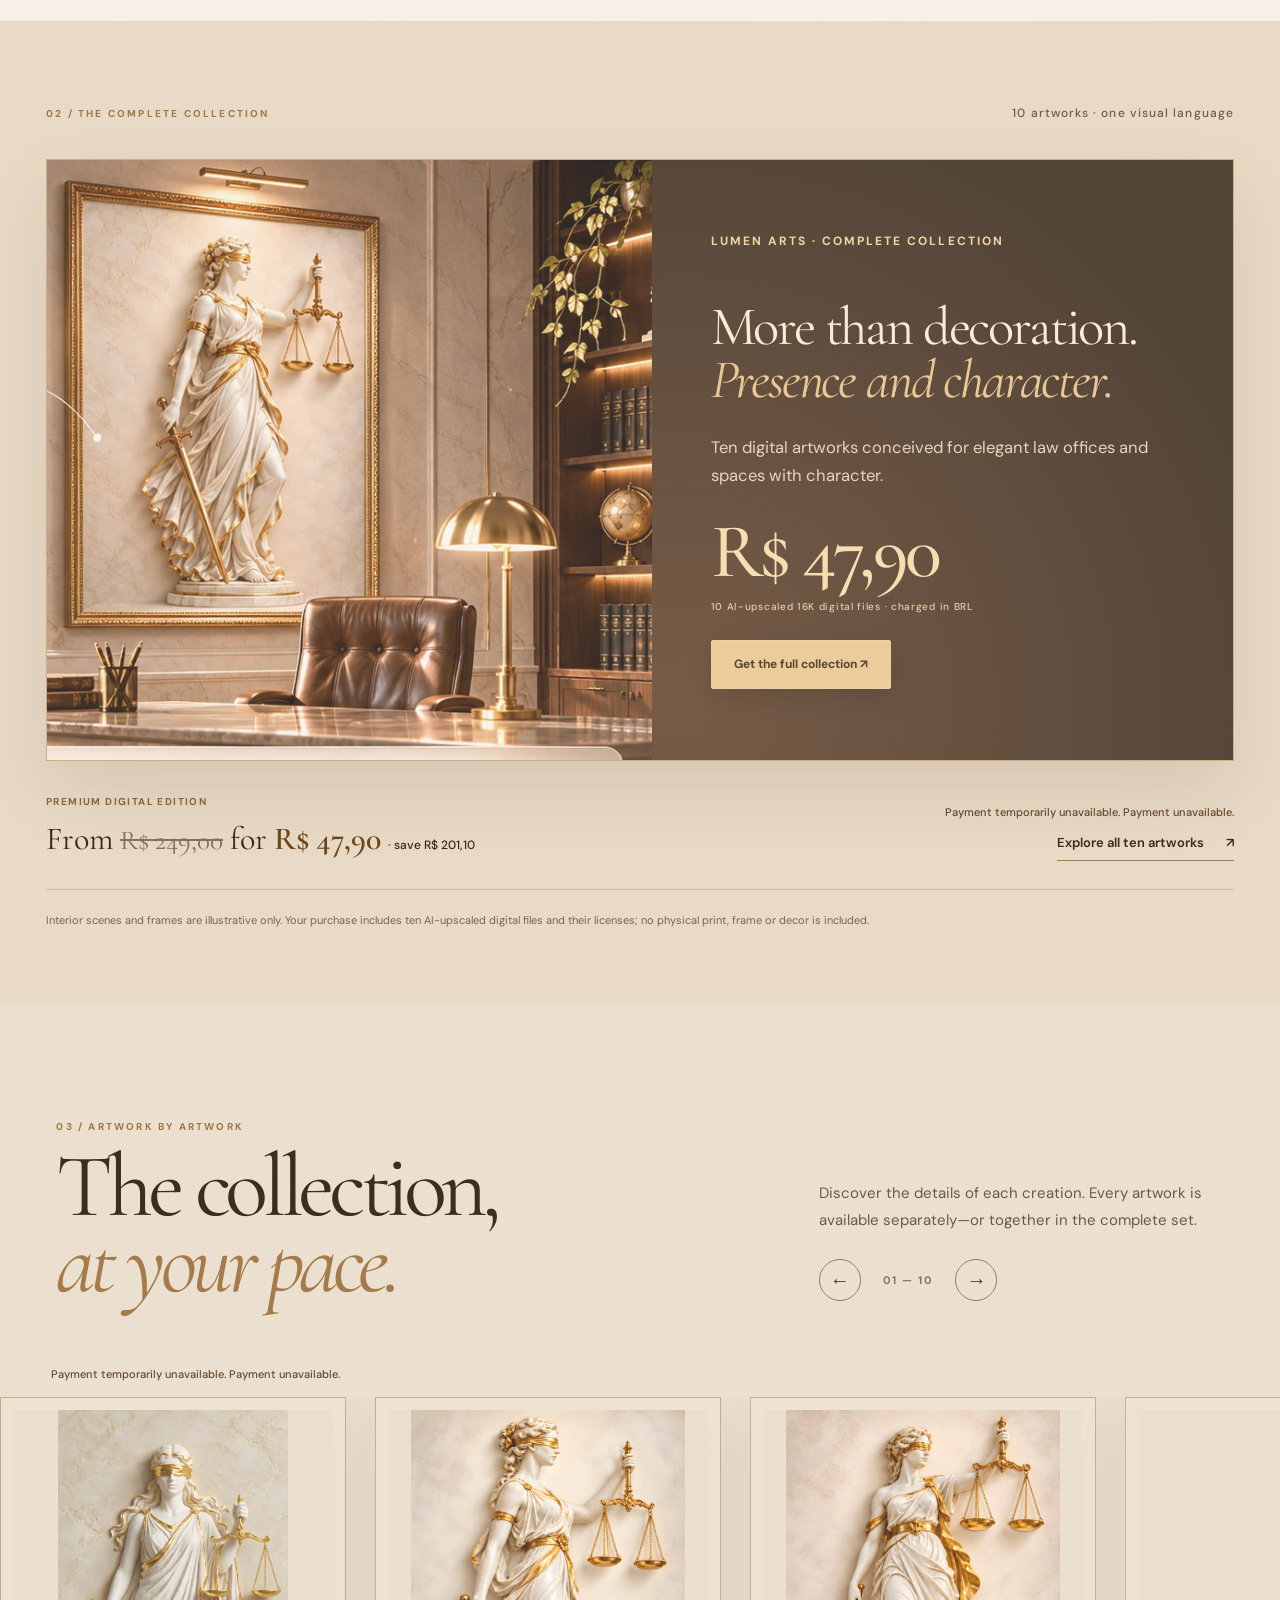
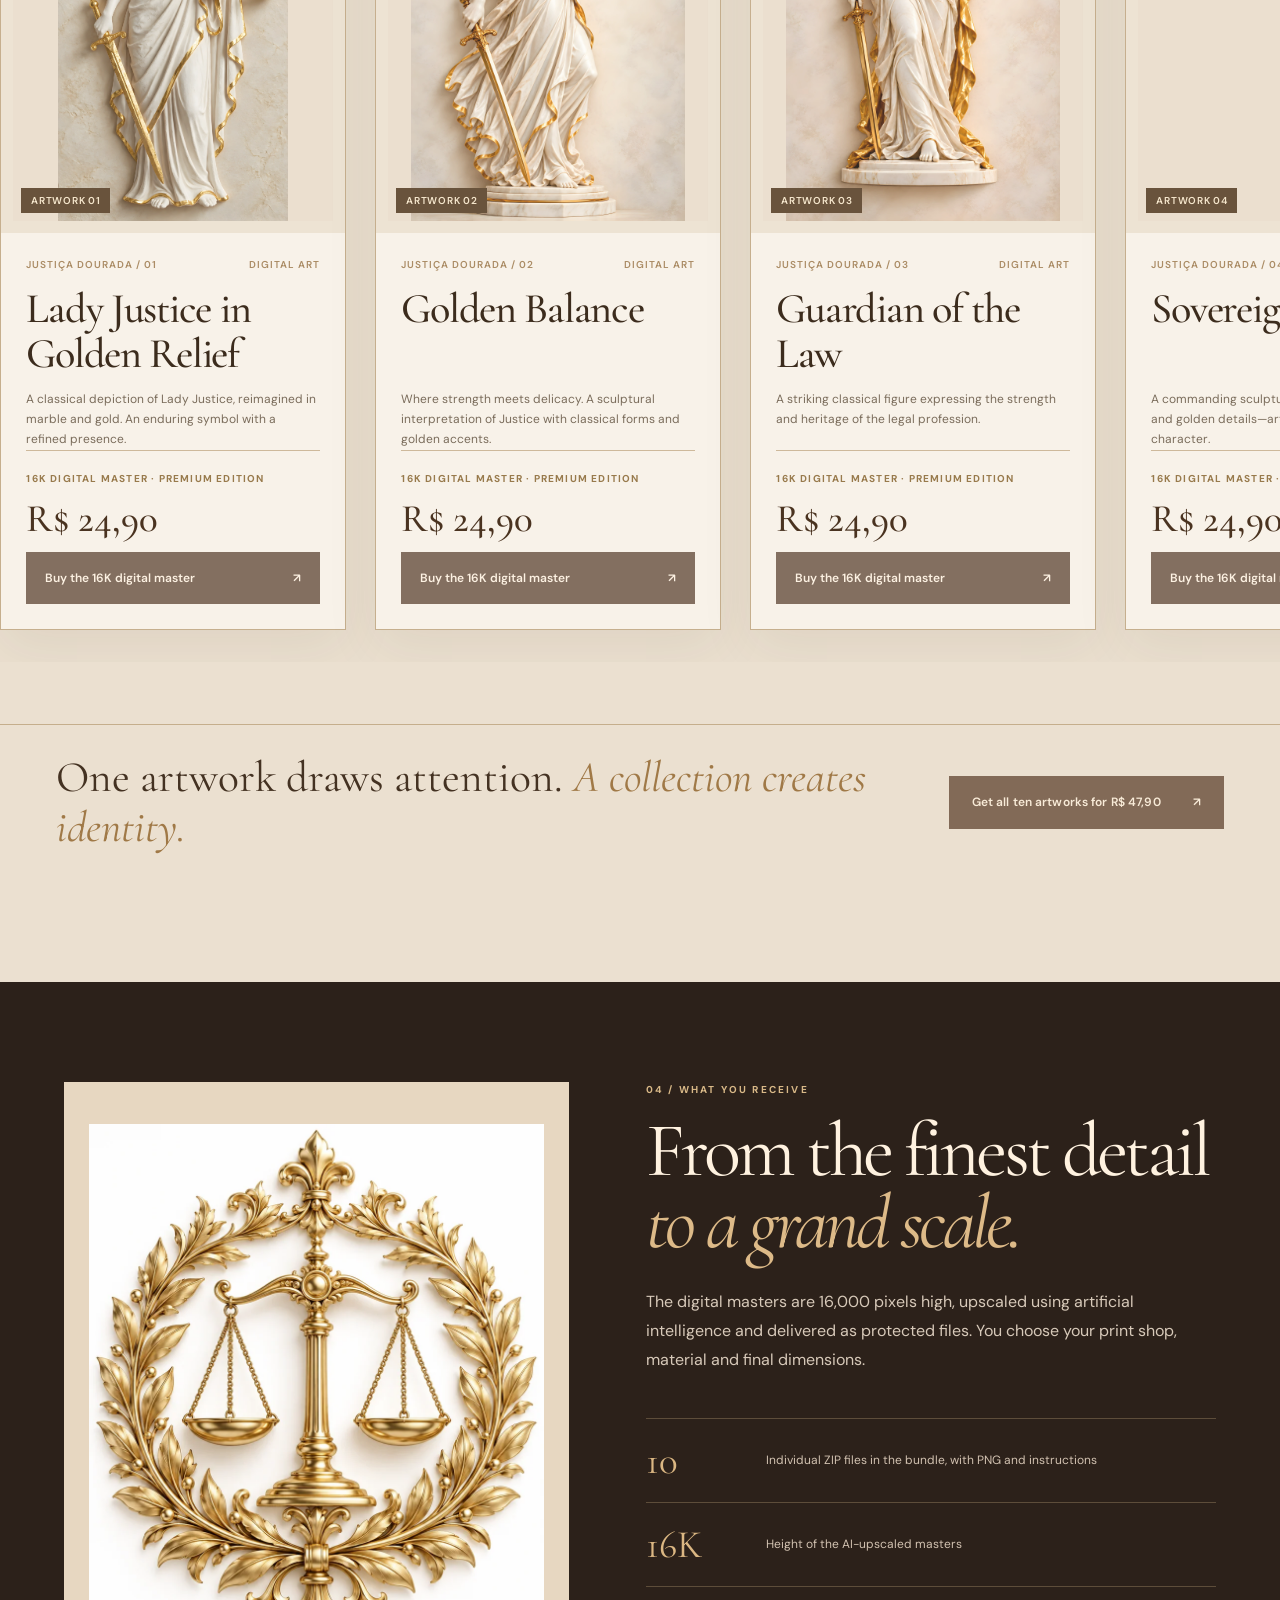
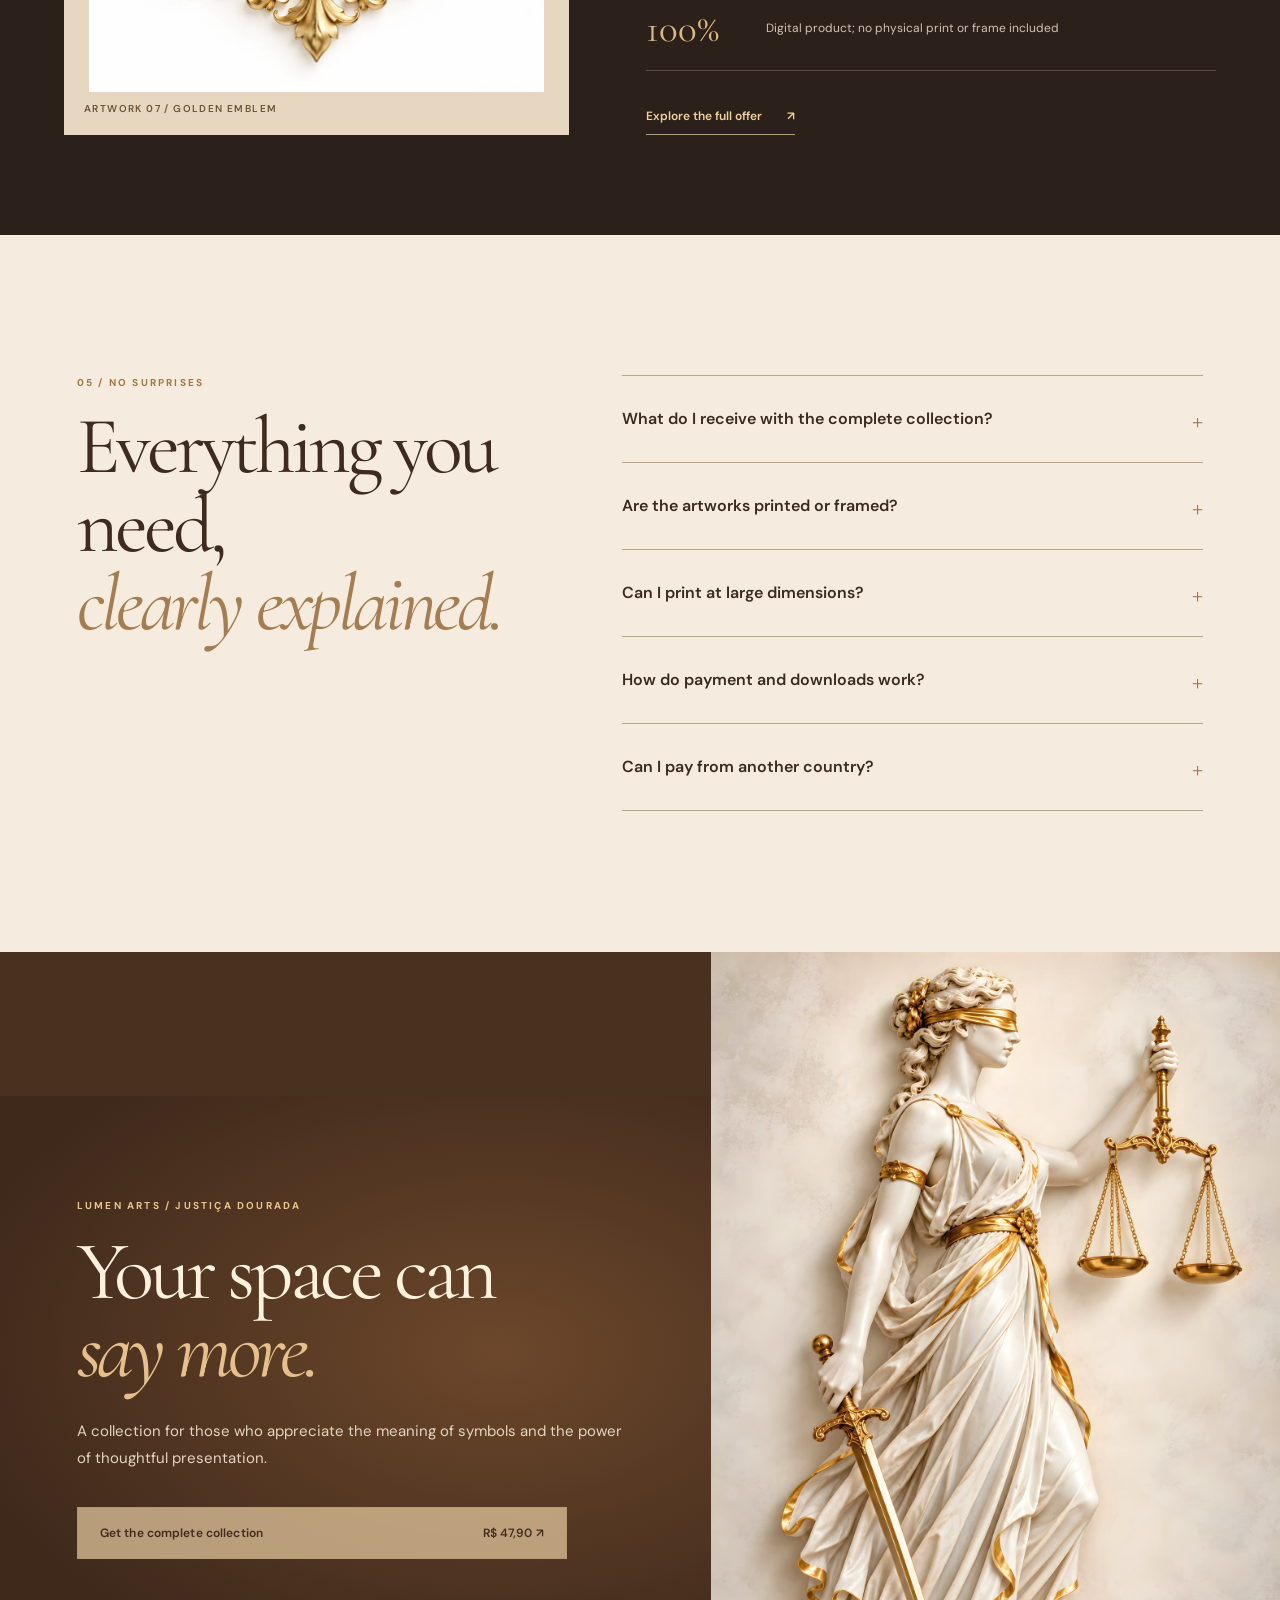
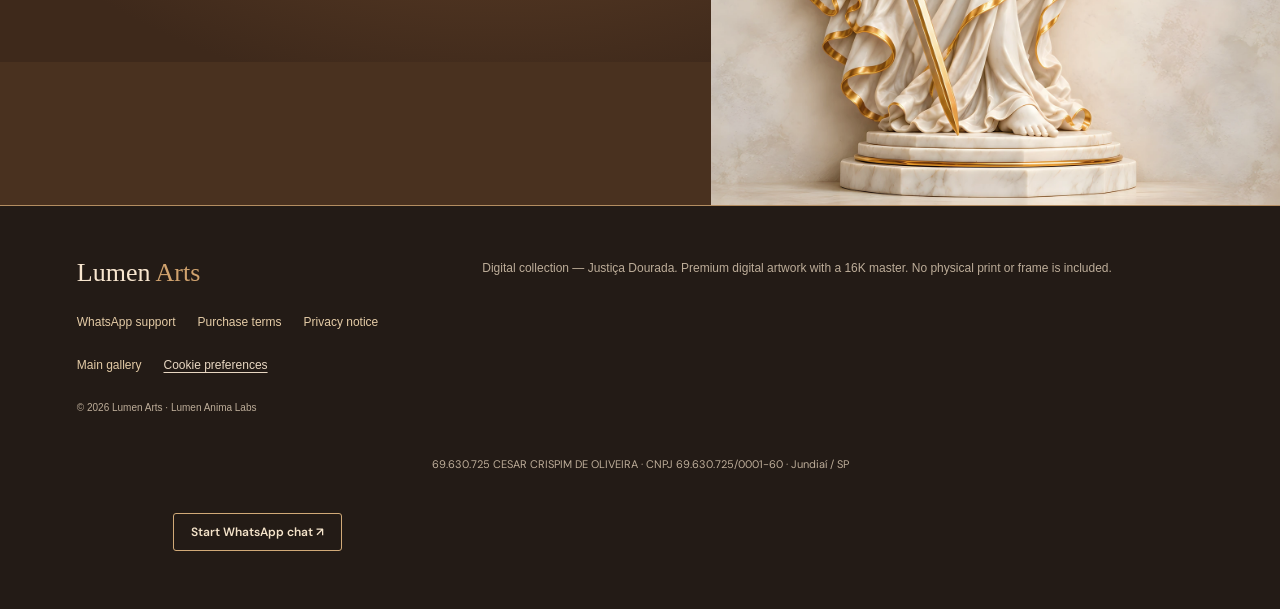
==== commit 4137a5b4: "fix(checkout): honor selected language in PayPal SDK v6" ====
--- a/en/index.html
+++ b/en/index.html
@@ -180,7 +180,7 @@
 <script defer="" src="https://sdk.mercadopago.com/js/v2"></script>
 <script defer="" src="https://www.mercadopago.com/v2/security.js" view="item"></script>
 <script defer="" src="/juridica-analytics.js?v=20261111-paypal1"></script>
-<script defer="" src="/juridica-paypal.js?v=20261111-paypal1"></script>
+<script defer="" src="/juridica-paypal.js?v=20261111-paypal2"></script>
 <script defer="" src="../juridica-checkout.js?v=20261111-paypal1"></script>
 <script defer="" src="../cinematic-motion.js?v=20261106-v1"></script>
 <script defer="" src="../maison-editorial-20261106.js?v=4"></script>
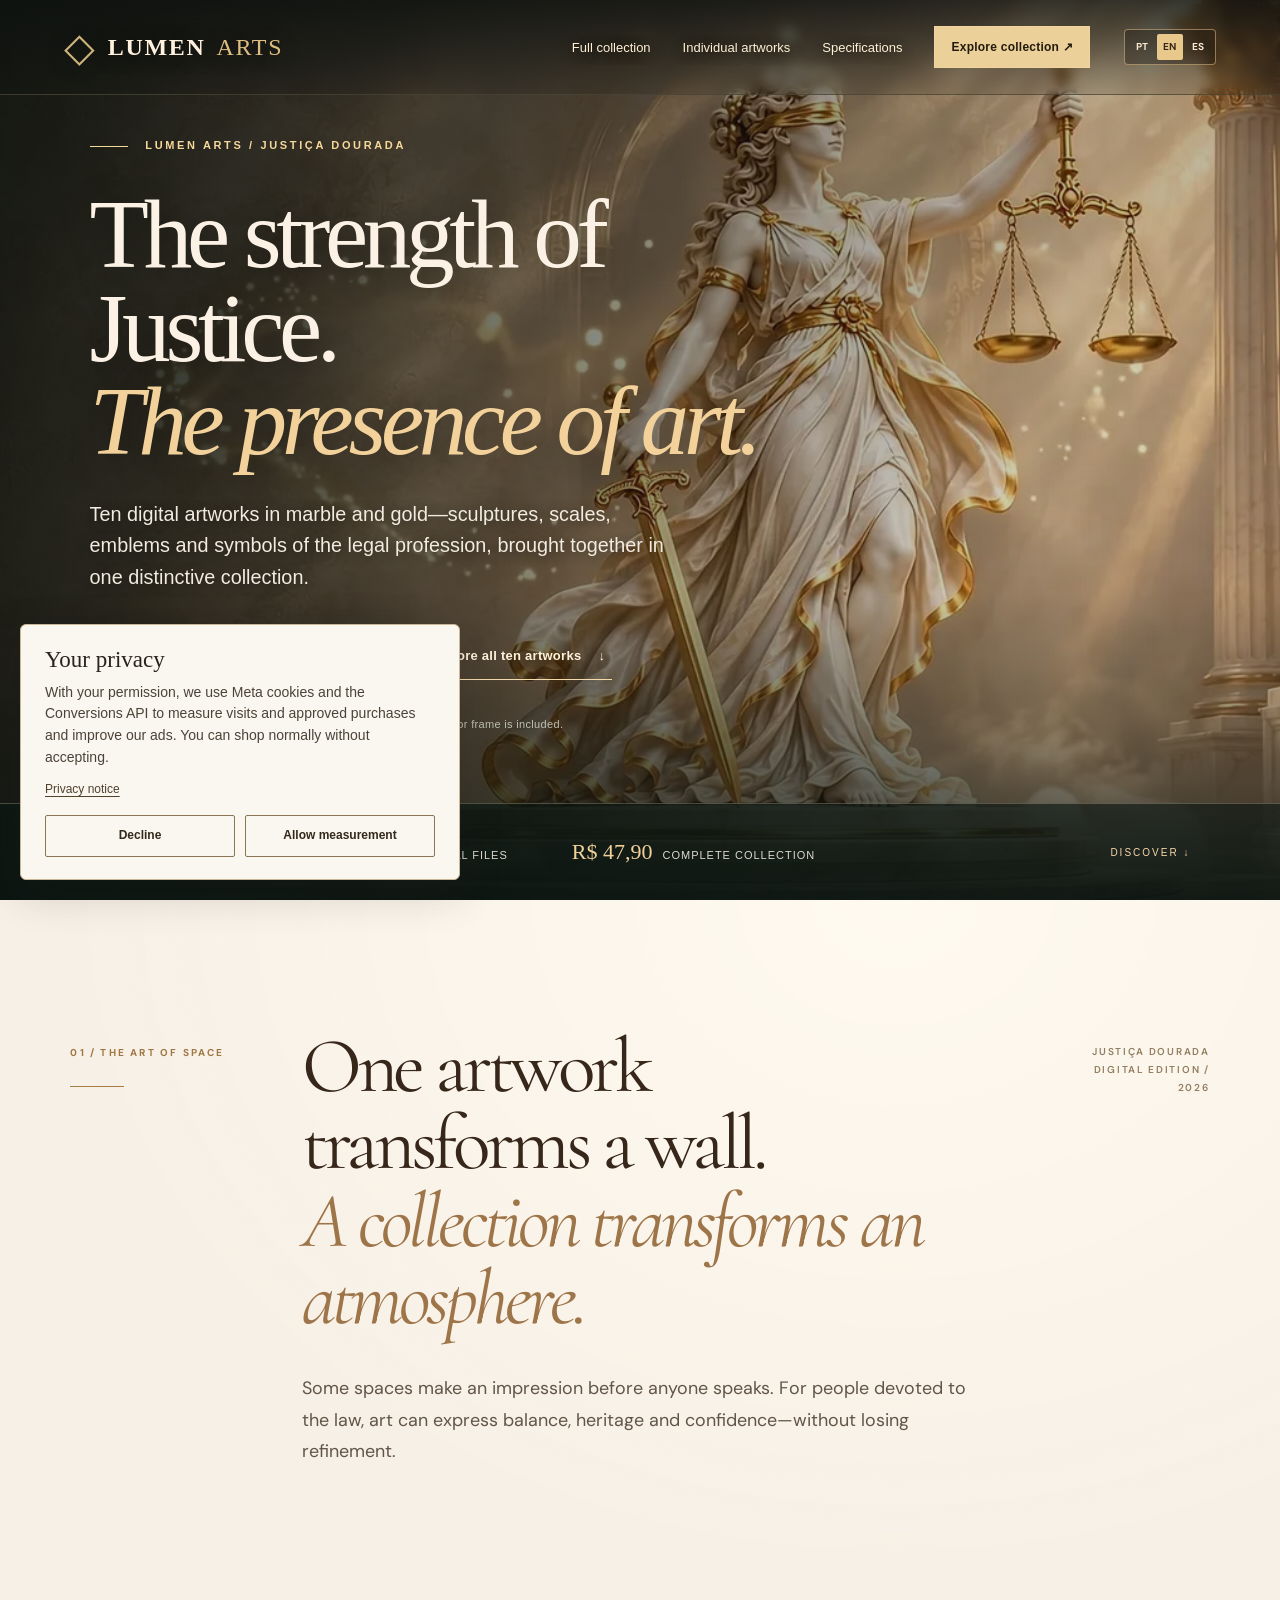
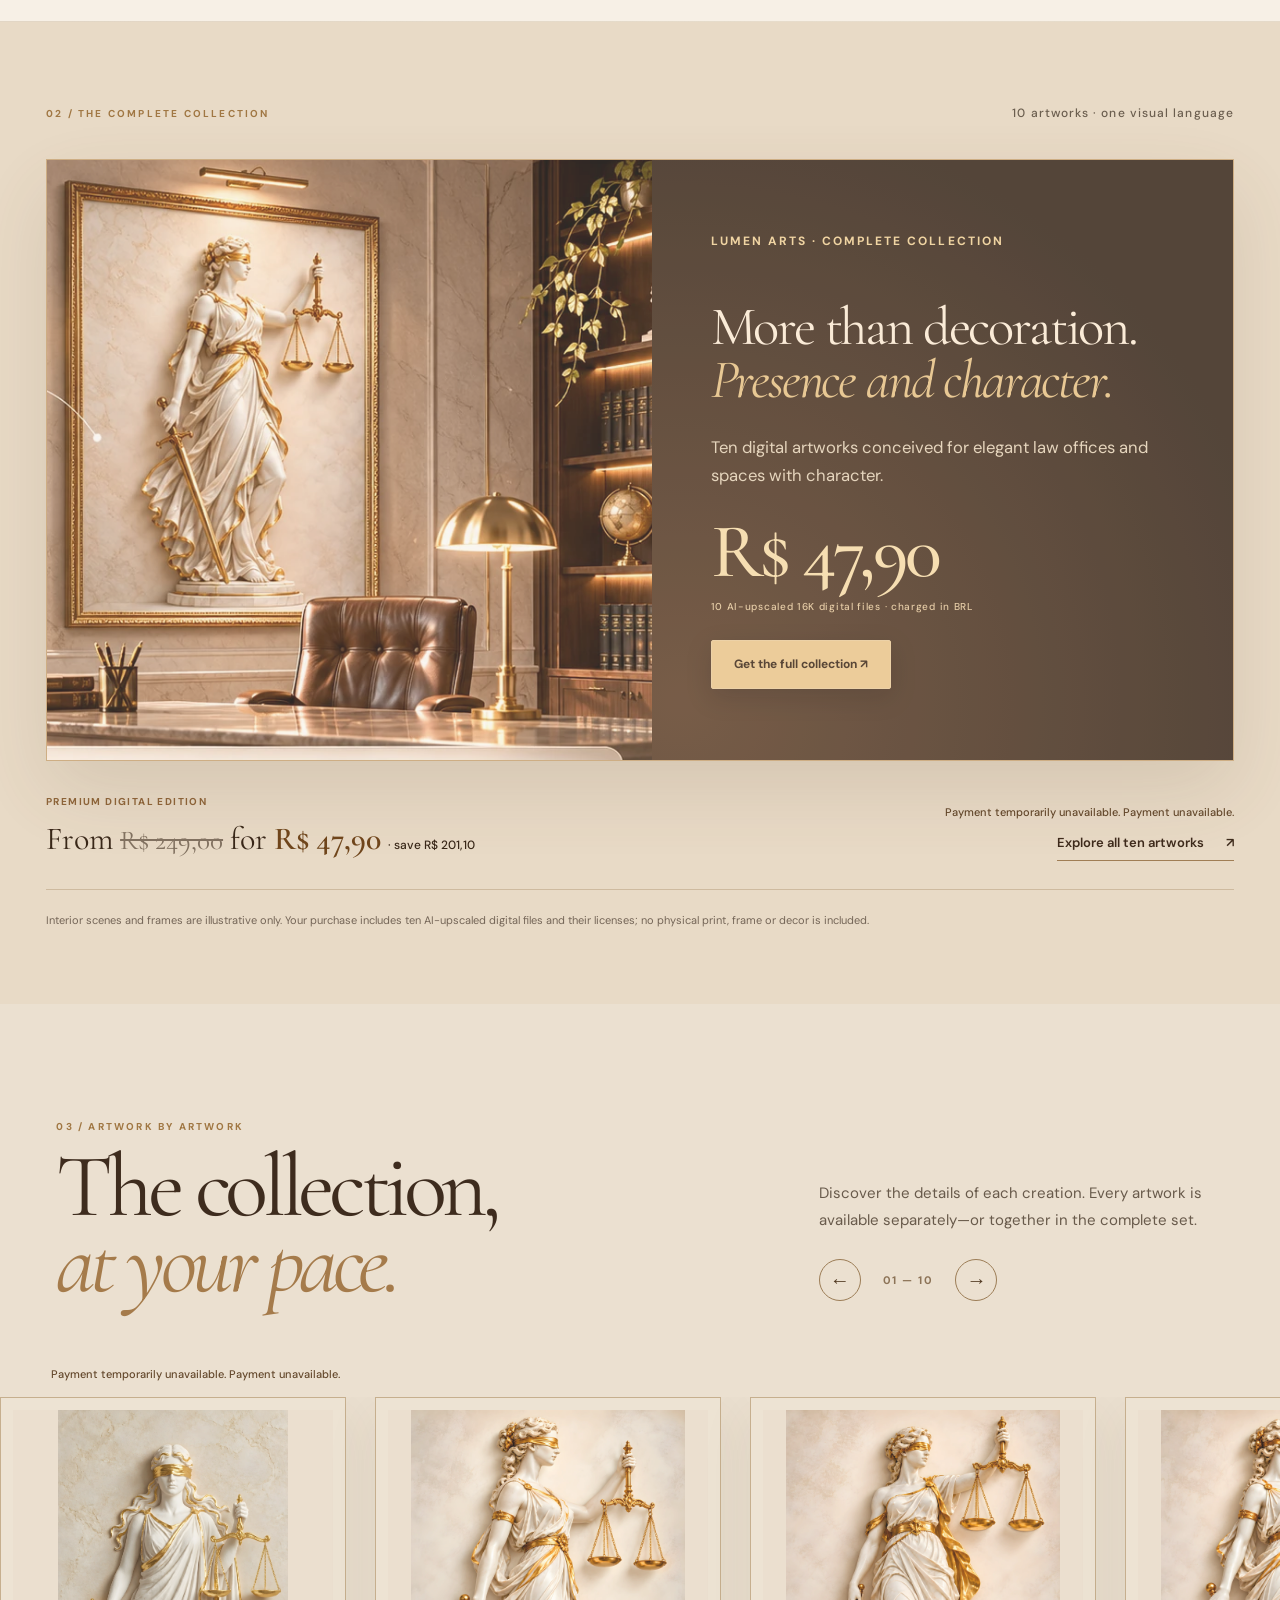
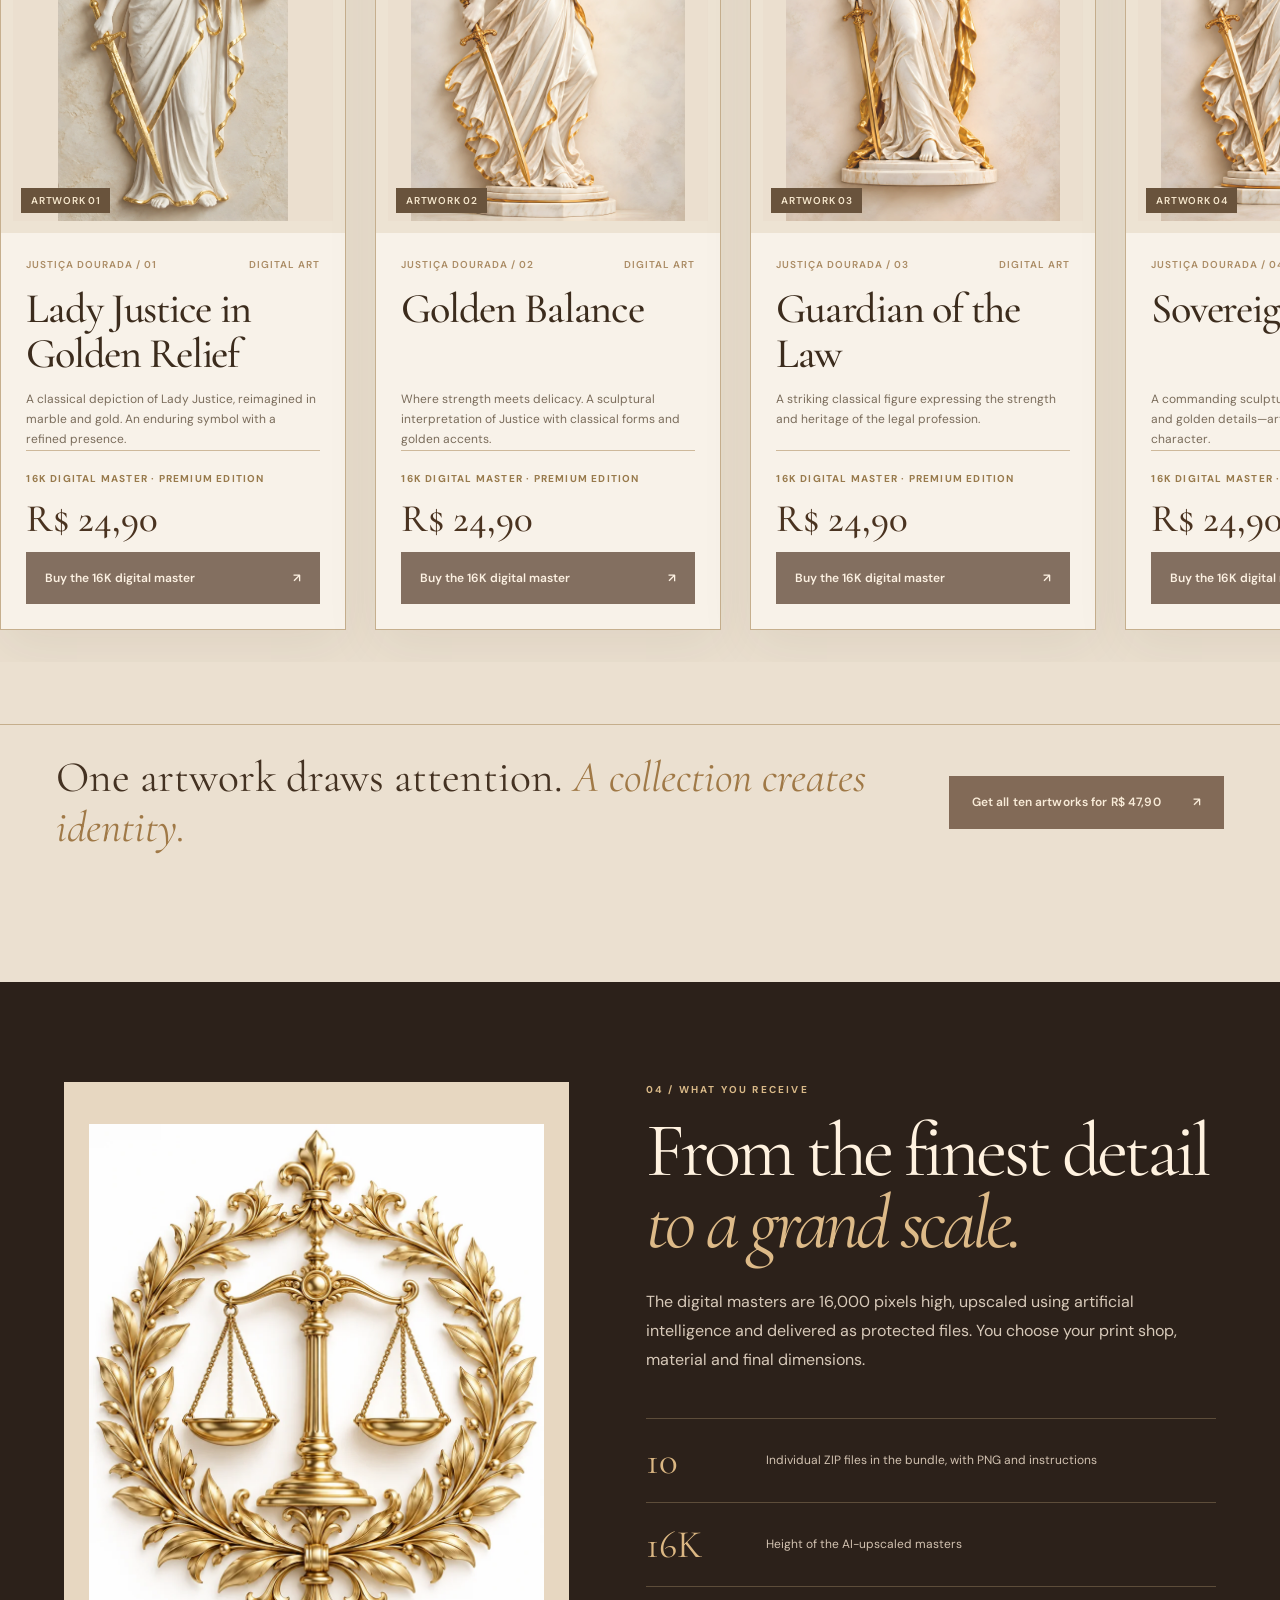
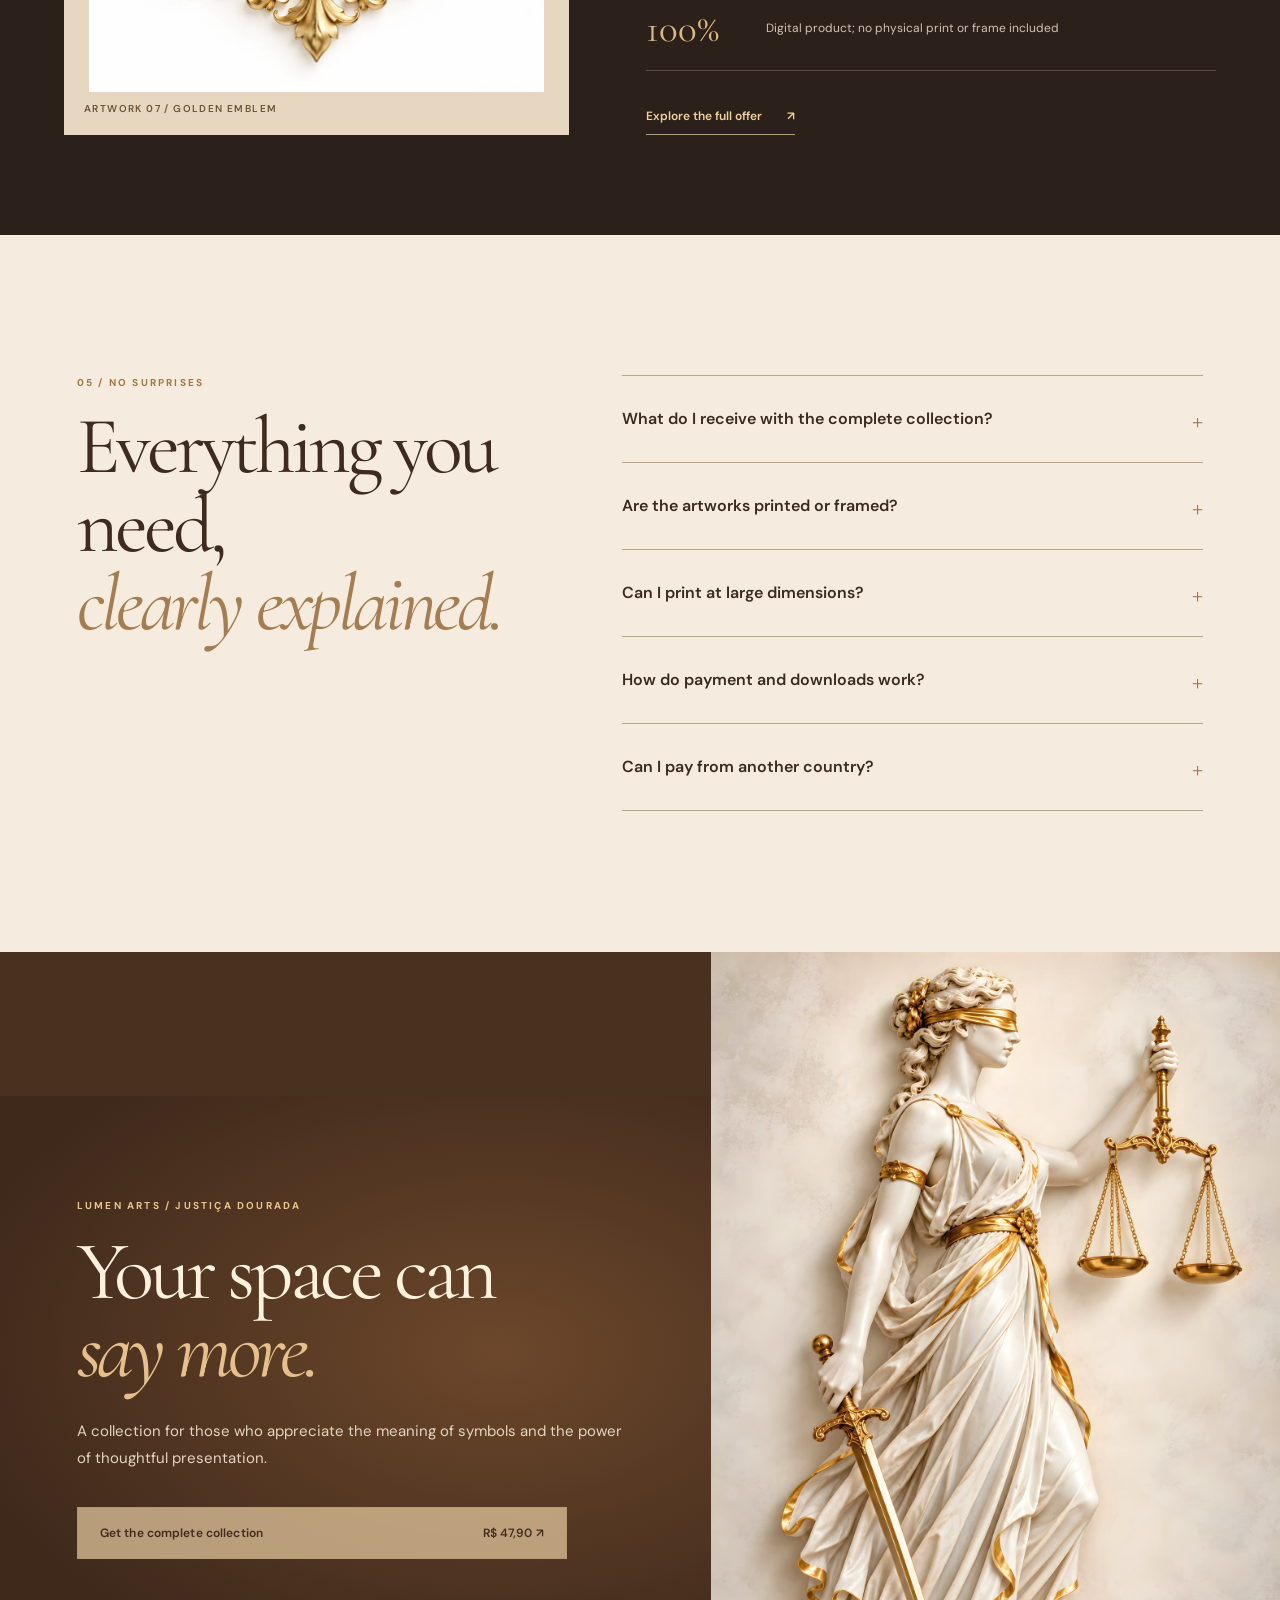
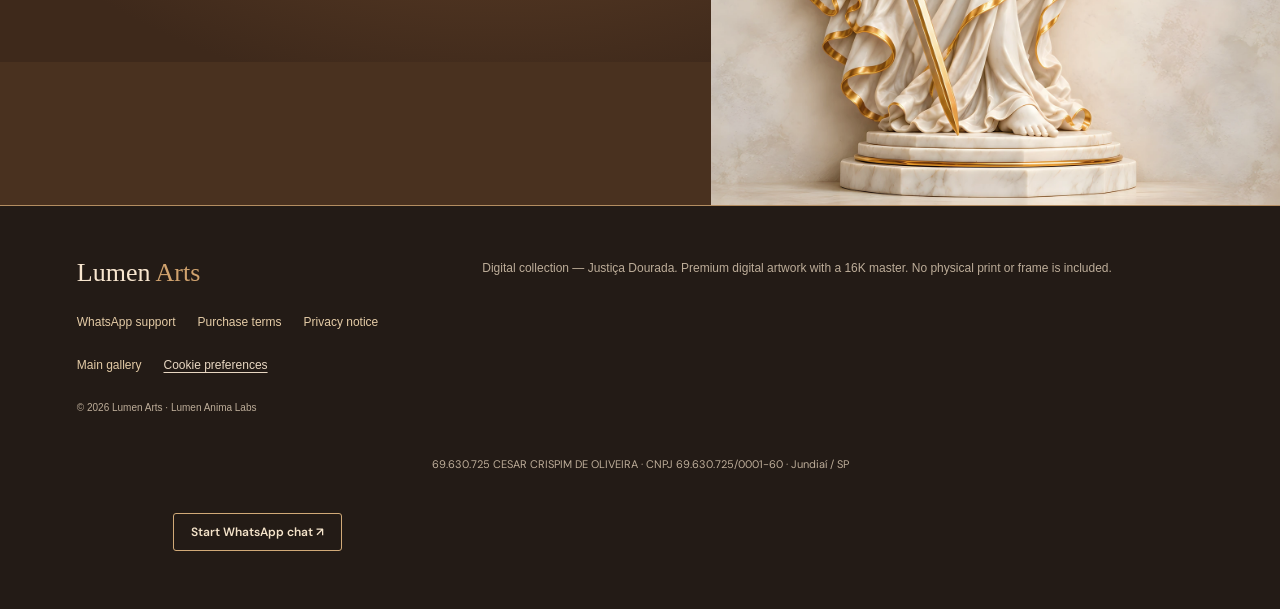
==== commit 42f7d096: "fix(checkout): restore approved PayPal downloads after reload" ====
--- a/en/index.html
+++ b/en/index.html
@@ -180,8 +180,8 @@
 <script defer="" src="https://sdk.mercadopago.com/js/v2"></script>
 <script defer="" src="https://www.mercadopago.com/v2/security.js" view="item"></script>
 <script defer="" src="/juridica-analytics.js?v=20261111-paypal1"></script>
-<script defer="" src="/juridica-paypal.js?v=20261111-paypal2"></script>
-<script defer="" src="../juridica-checkout.js?v=20261111-paypal1"></script>
+<script defer="" src="/juridica-paypal.js?v=20261111-paypal3"></script>
+<script defer="" src="../juridica-checkout.js?v=20261111-paypal3"></script>
 <script defer="" src="../cinematic-motion.js?v=20261106-v1"></script>
 <script defer="" src="../maison-editorial-20261106.js?v=4"></script>
 <script defer="True" src="../international-nav-20261107.js?v=20261110-1"></script></body></html>
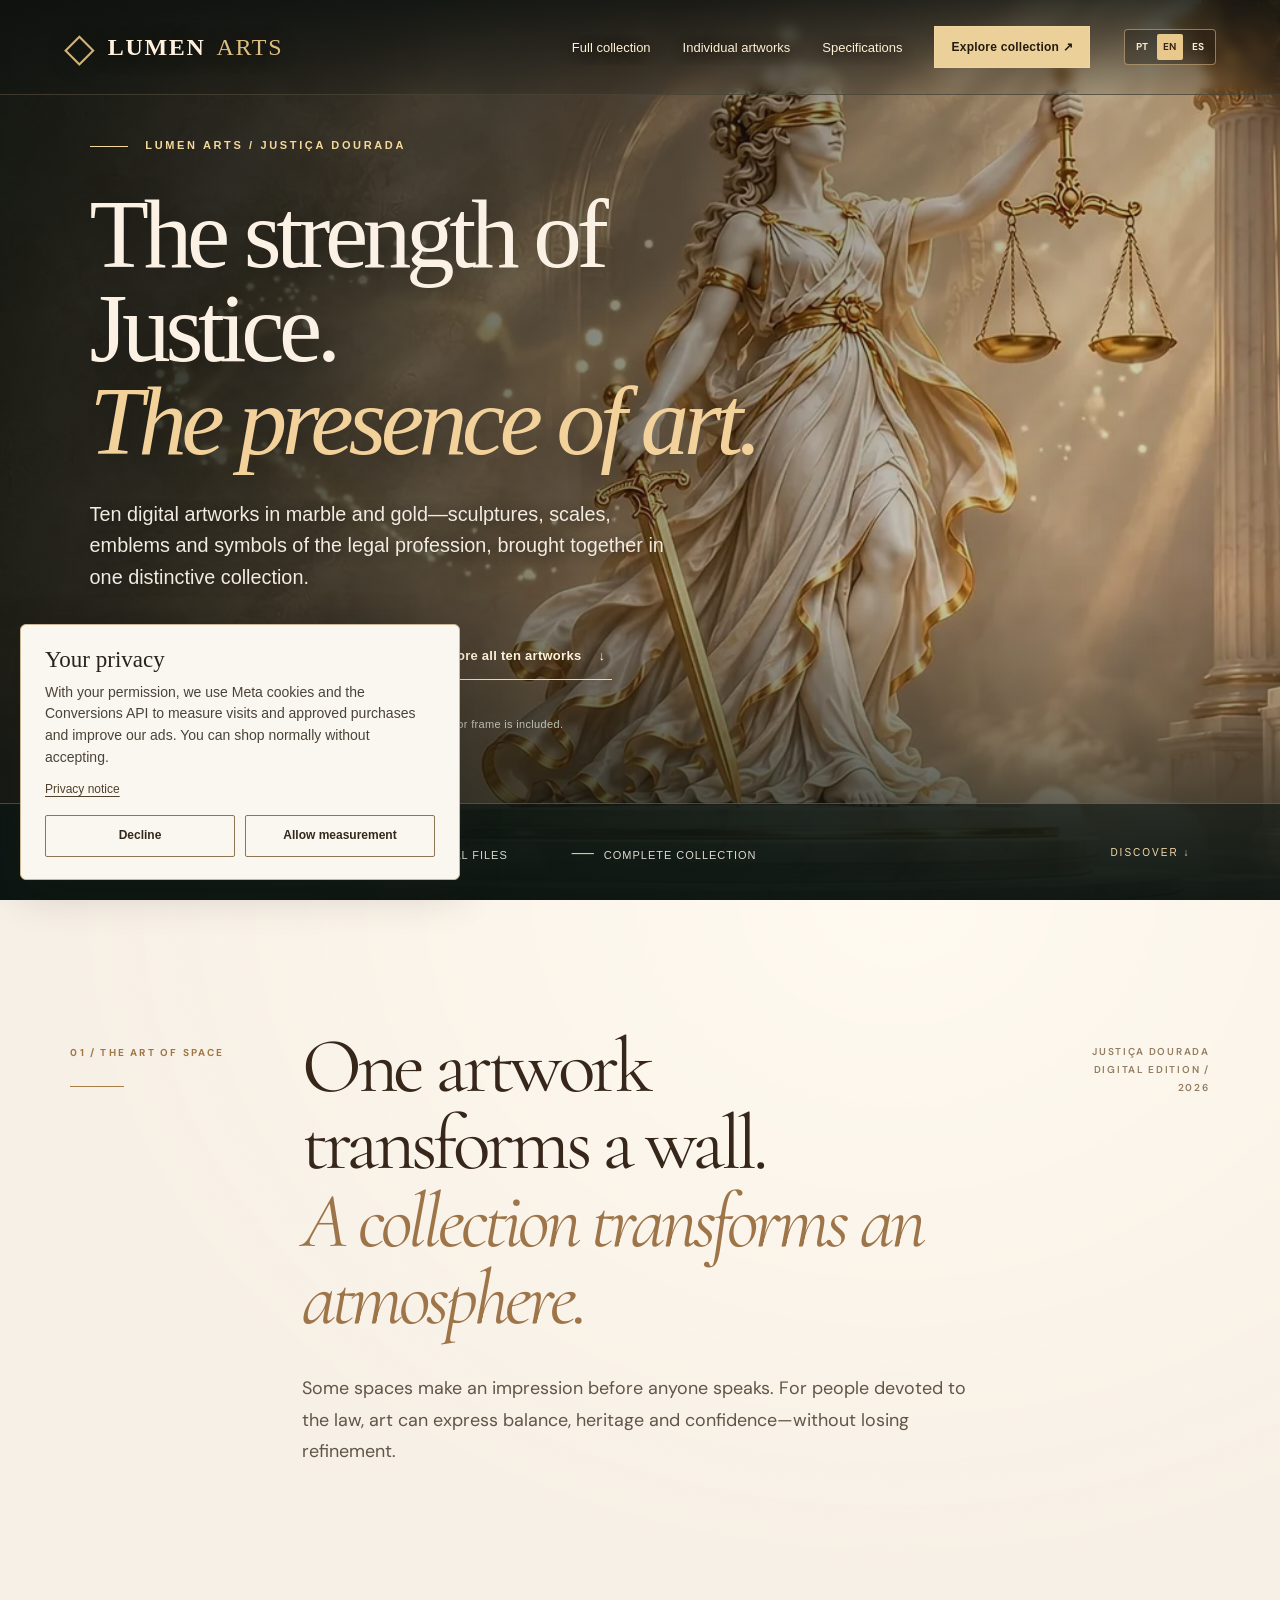
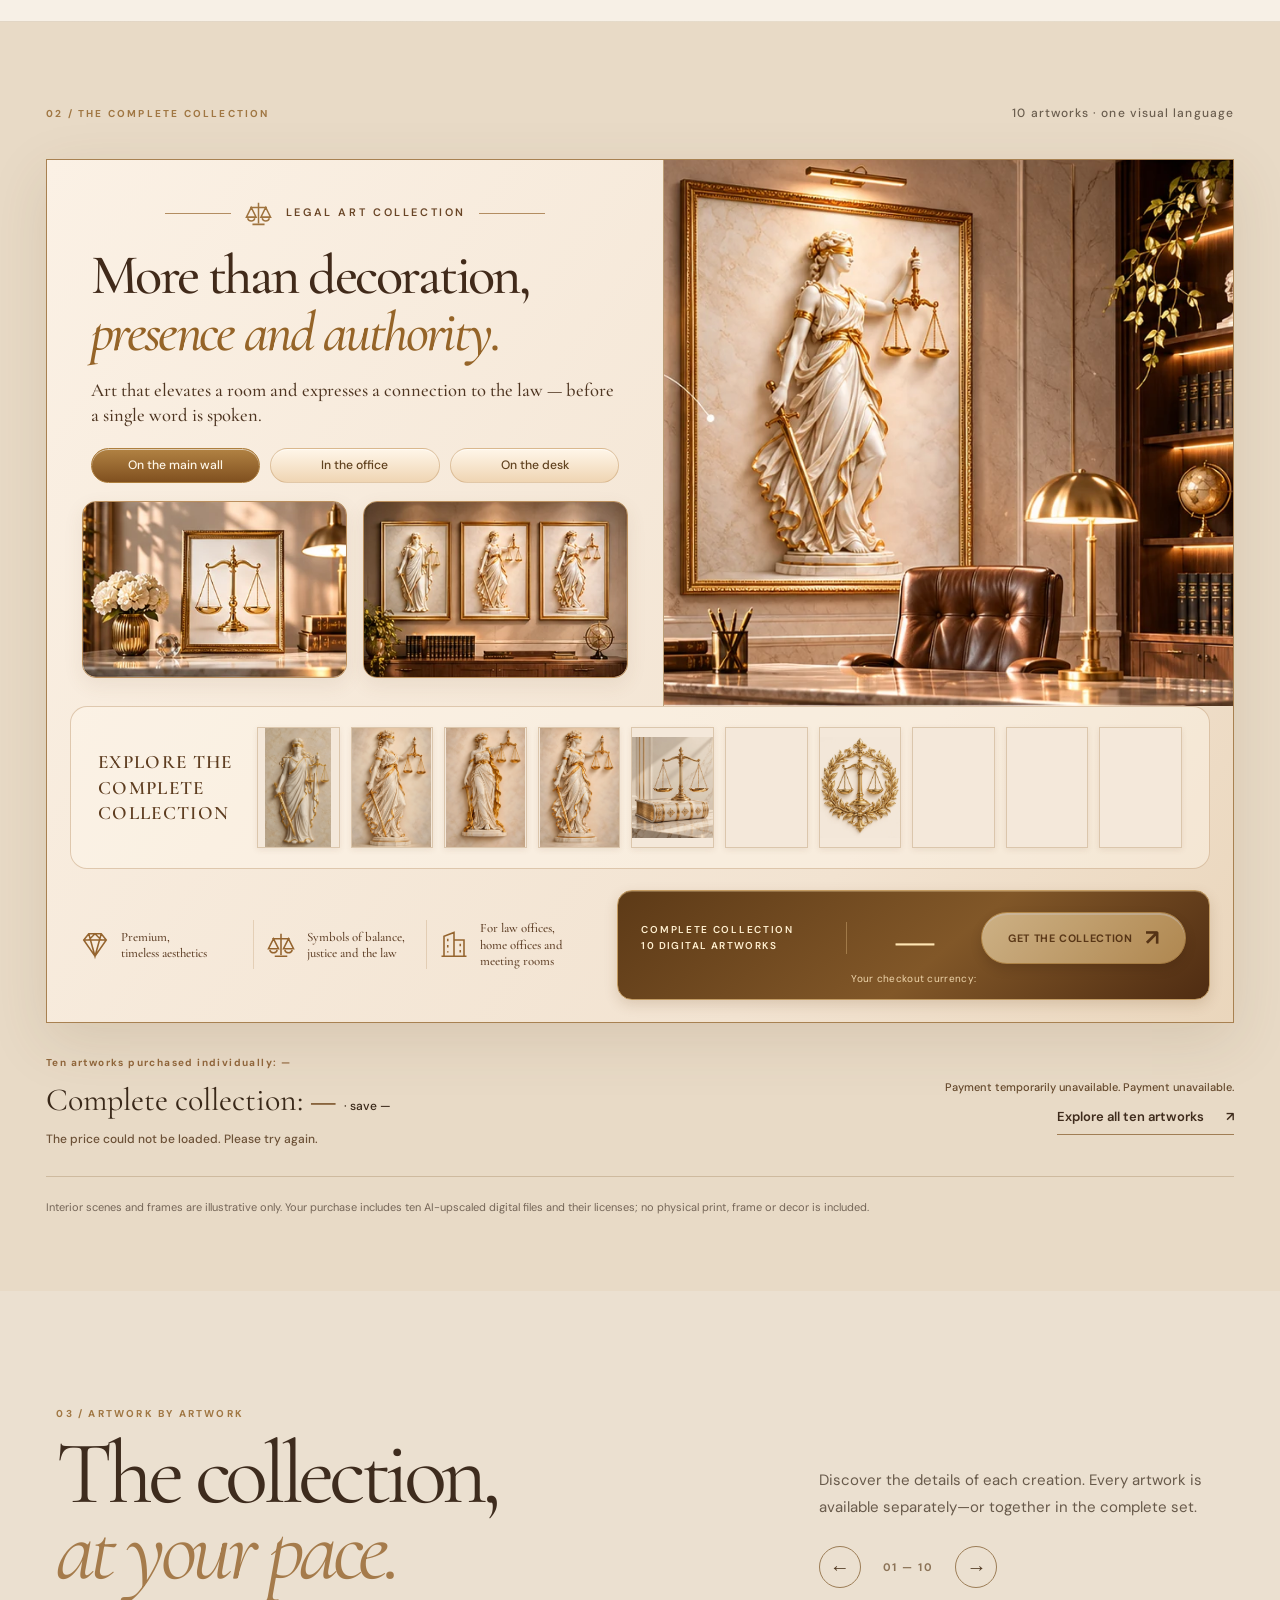
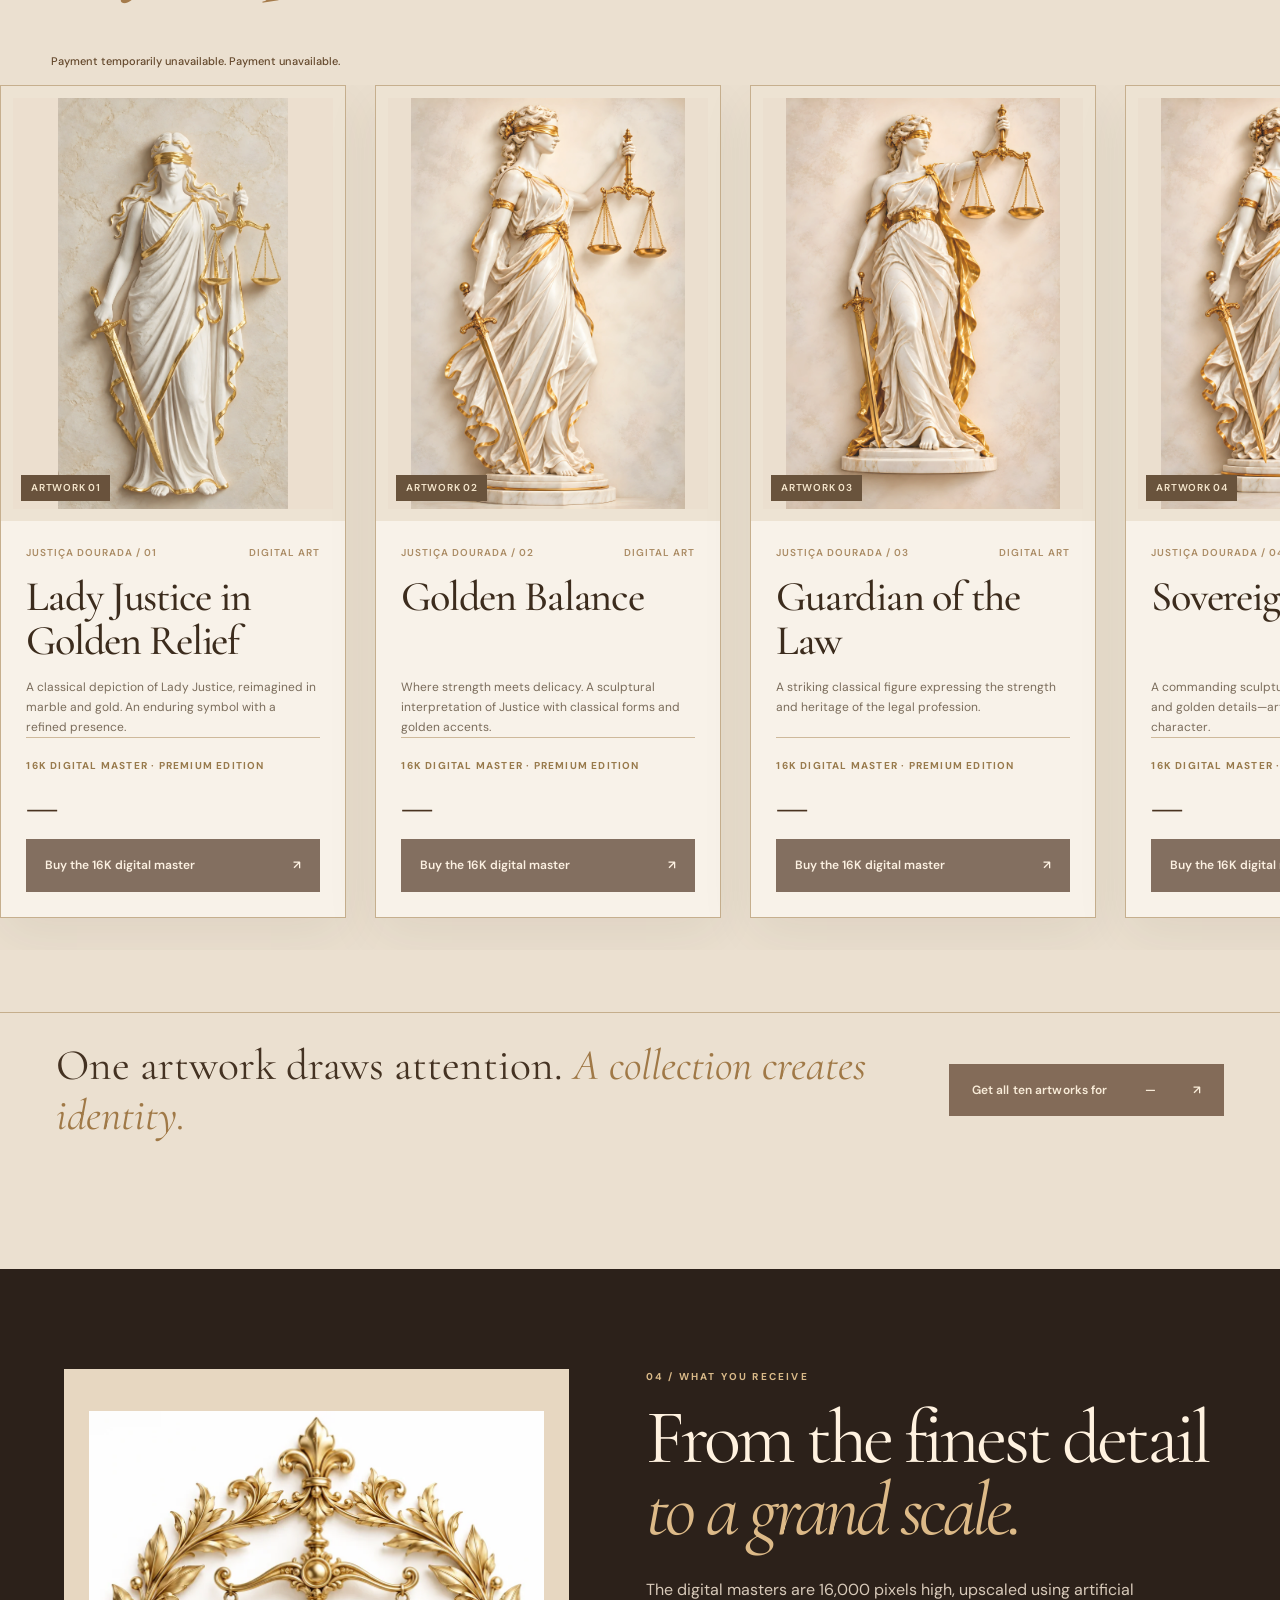
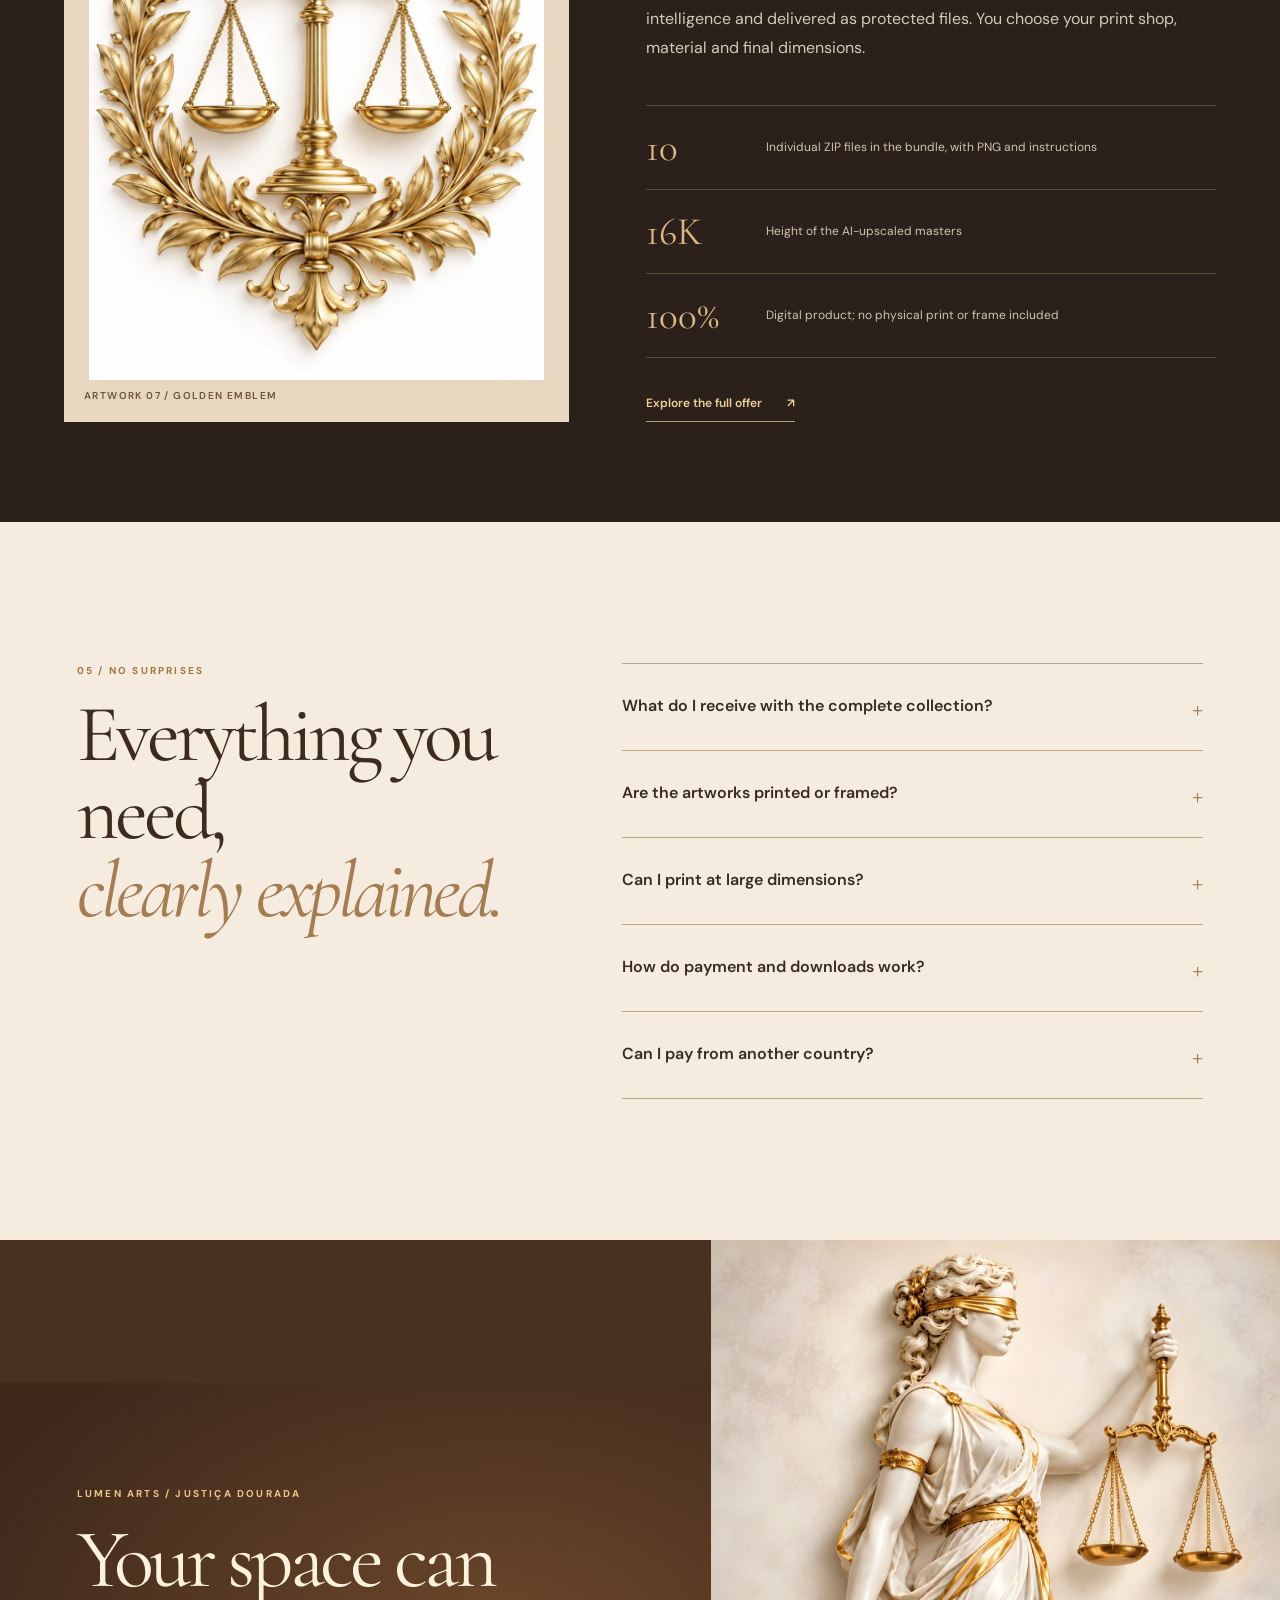
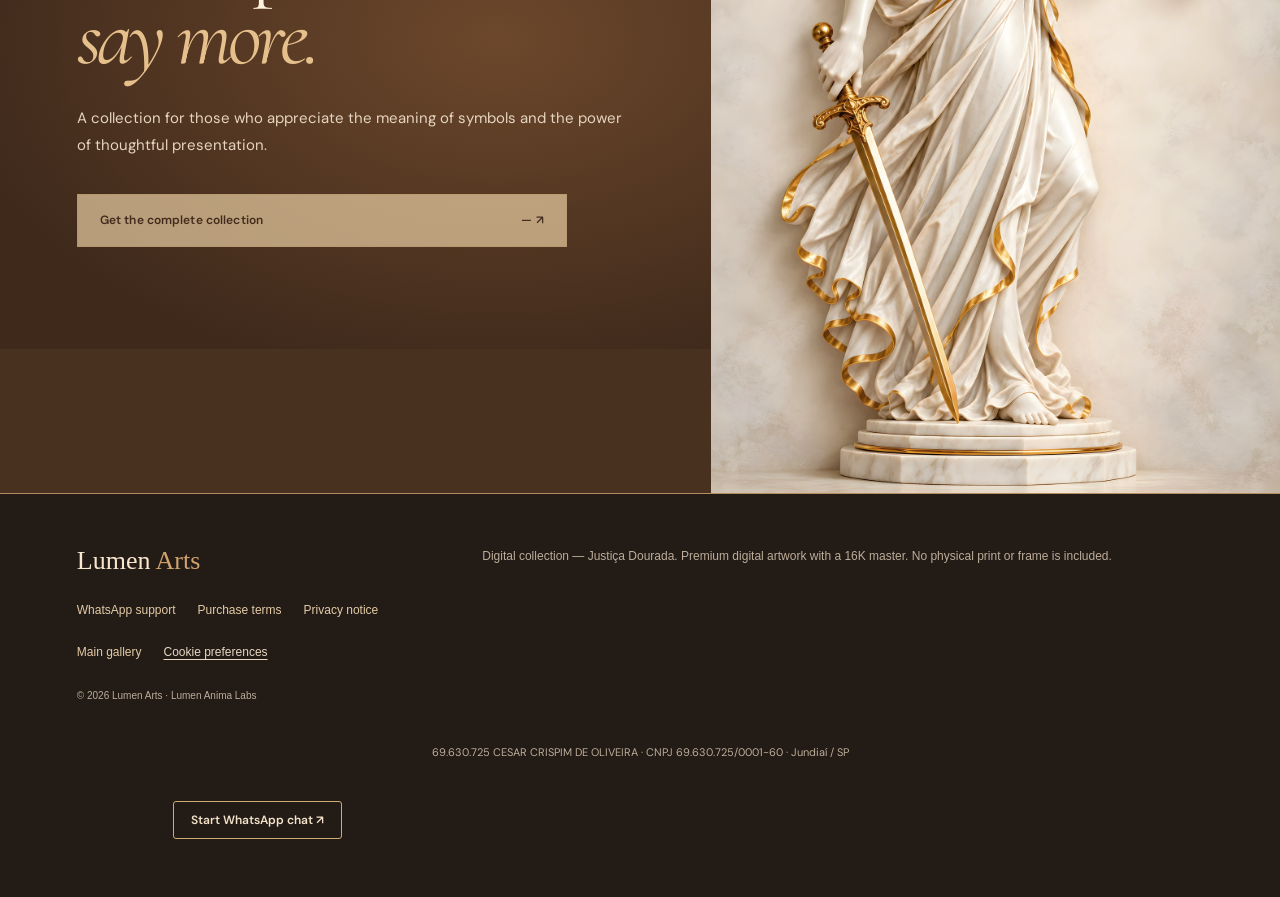
==== commit 592a2b38: "Use regional checkout prices and unify collection banners Read the legal-art offer from the authorit" ====
--- a/en/index.html
+++ b/en/index.html
@@ -3,13 +3,15 @@
 <html lang="en">
 <head>
 <meta charset="utf-8"/>
+
+<script src="/international-nav-20261107.js?v=20261111-en-default1"></script>
 <meta content="width=device-width, initial-scale=1" name="viewport"/>
 <meta content="#e9dcc8" name="theme-color"/>
-<meta content="10 premium digital Lady Justice and law office artworks in marble and gold. AI-upscaled 16K PNG masters. Complete digital collection R$ 47,90 (BRL); individual artwork R$ 24,90." name="description"/>
+<meta content="Ten premium legal-themed digital artworks in marble and gold. AI-upscaled 16K digital masters. Full collection or individual designs; printing and framing not included." name="description"/>
 <meta content="website" property="og:type"/>
 <meta content="en_US" property="og:locale"/>
 <meta content="Lady Justice Digital Wall Art | 10 Artworks — Lumen Arts" property="og:title"/>
-<meta content="Ten premium legal-themed digital artworks for law offices. Secure checkout on this page. Full 16K digital bundle for R$ 47,90 (BRL); no physical frames." property="og:description"/>
+<meta content="Ten premium legal-themed digital artworks in marble and gold. AI-upscaled 16K digital masters. Full collection or individual designs; printing and framing not included." property="og:description"/>
 <meta content="https://juridica.lumenanima.com/en/" property="og:url"/>
 <meta content="https://juridica.lumenanima.com/assets/justica-cinematic-poster-20261106.webp" property="og:image"/>
 <link href="https://juridica.lumenanima.com/en/" rel="canonical"/>
@@ -24,7 +26,8 @@
 <link href="https://fonts.googleapis.com/css2?family=Cormorant+Garamond:ital,wght@0,400;0,500;0,600;1,400;1,500&amp;family=DM+Sans:wght@400;500;600;700&amp;display=swap" rel="stylesheet"/>
 <link as="image" href="../assets/justica-cinematic-poster-20261106.webp" rel="preload"/>
 <title>Lady Justice Digital Wall Art | 10 Artworks — Lumen Arts</title>
-<link href="https://juridica.lumenanima.com/" hreflang="pt-BR" rel="alternate"/><link href="https://juridica.lumenanima.com/en/" hreflang="en" rel="alternate"/><link href="https://juridica.lumenanima.com/es/" hreflang="es" rel="alternate"/><link href="https://juridica.lumenanima.com/" hreflang="x-default" rel="alternate"/><link href="../international-landing-20261107.css?v=1" rel="stylesheet"/><link rel="stylesheet" href="/juridica-analytics.css?v=20261110-1"/>
+<link href="https://juridica.lumenanima.com/?lang=pt" hreflang="pt-BR" rel="alternate"/><link href="https://juridica.lumenanima.com/en/" hreflang="en" rel="alternate"/><link href="https://juridica.lumenanima.com/es/" hreflang="es" rel="alternate"/><link href="https://juridica.lumenanima.com/" hreflang="x-default" rel="alternate"/><link href="../international-landing-20261107.css?v=1" rel="stylesheet"/><link rel="stylesheet" href="/juridica-analytics.css?v=20261110-1"/>
+<link rel="stylesheet" href="/juridica-offer-banner.css?v=20261111-regional1"/>
 </head>
 <body>
 <a class="skip" href="#colecao">Skip to the artworks</a>
@@ -35,7 +38,7 @@
 <a href="#colecao">Individual artworks</a>
 <a href="#detalhes">Specifications</a>
 <a class="header-cta" href="#pacote">Explore collection <span aria-hidden="true">↗</span></a>
-<span aria-label="Choose page language" class="site-lang-switch" role="group"><a data-language-switch="pt" href="/" lang="pt-BR">PT</a><a aria-current="page" data-language-switch="en" href="/en/" lang="en">EN</a><a data-language-switch="es" href="/es/" lang="es">ES</a></span></nav>
+<span aria-label="Choose page language" class="site-lang-switch" role="group"><a data-language-switch="pt" href="/?lang=pt" lang="pt-BR">PT</a><a aria-current="page" data-language-switch="en" href="/en/" lang="en">EN</a><a data-language-switch="es" href="/es/" lang="es">ES</a></span></nav>
 </header>
 <main>
 <section aria-labelledby="main-heading" class="hero cinematic-hero">
@@ -55,10 +58,10 @@
 </div>
 <p class="hero-disclosure">Digital masters, 16,000 pixels high, upscaled with AI. No physical print or frame is included.</p>
 </div>
-<div aria-label="Fromstaques da coleção" class="hero-bottom">
+<div aria-label="Collection highlights" class="hero-bottom">
 <span><b>10</b> digital artworks</span>
 <span><b>16K</b> premium digital files</span>
-<span><b>R$ 47,90</b> complete collection</span>
+<span><b><span data-jd-price="bundle">—</span></b> complete collection</span>
 <a aria-label="Go to the bundle offer" href="#pacote">DISCOVER <span aria-hidden="true">↓</span></a>
 </div>
 </section>
@@ -72,10 +75,34 @@
 </section>
 <section aria-labelledby="maison-offer-title" class="maison-offer" id="pacote">
 <div class="maison-offer-header"><p class="maison-kicker">02 / THE COMPLETE COLLECTION</p><p>10 artworks · one visual language</p></div>
-<h2 class="visually-hidden" id="maison-offer-title">Justiça Dourada Collection — Ten digital artworks for R$ 47,90 (BRL)</h2>
-<button aria-label="Buy all ten digital artworks for R$ 47,90, secure checkout on this page" class="reference-promo checkout-trigger international-promo" data-sku="art-justice-four-16k" disabled="" type="button"><span class="international-promo-image"><img alt="Lady Justice artwork framed on a law-office wall; frame shown for illustration" decoding="async" height="650" loading="lazy" src="../assets/maison-office-wall-20261106.webp" width="682"/></span><span class="international-promo-copy"><span class="international-promo-eyebrow">LUMEN ARTS · COMPLETE COLLECTION</span><span class="international-promo-title">More than decoration.<em>Presence and character.</em></span><span class="international-promo-description">Ten digital artworks conceived for elegant law offices and spaces with character.</span><span class="international-promo-price">R$ 47,90</span><span class="international-promo-micro">10 AI-upscaled 16K digital files · charged in BRL</span><span class="international-promo-button">Get the full collection ↗</span></span></button>
+<h2 class="visually-hidden" id="maison-offer-title">Justiça Dourada Collection — Ten digital artworks</h2>
+<div class="jd-collection-banner">
+ <div class="jd-offer-top">
+  <div class="jd-offer-copy">
+   <p class="jd-offer-kicker"><svg viewBox="0 0 24 24" fill="none" stroke="currentColor" stroke-width="1.25" aria-hidden="true" focusable="false"><path d="M12 3v17M5 7h14M6 7l-4 8h8L6 7Zm12 0-4 8h8l-4-8ZM7 21h10M3 16c1 3 5 3 6 0m6 0c1 3 5 3 6 0"/></svg><span>LEGAL ART COLLECTION</span></p>
+   <h3>More than decoration,<em>presence and authority.</em></h3>
+   <p class="jd-offer-description">Art that elevates a room and expresses a connection to the law — before a single word is spoken.</p>
+   <div class="jd-offer-places"><span>On the main wall</span><span>In the office</span><span>On the desk</span></div>
+  </div>
+  <svg class="jd-offer-scene" viewBox="995 0 677 636" preserveAspectRatio="xMidYMid slice" role="img" aria-label="Illustrative law-office interior with an artwork from the collection on the wall; printing and framing are not included." focusable="false"><image href="/assets/maison-collection-20261106.webp" width="1672" height="941"/></svg>
+  <div class="jd-offer-vignettes">
+   <svg class="jd-offer-vignette" viewBox="55 385 353 236" preserveAspectRatio="xMidYMid slice" role="img" aria-label="Illustrative example of a collection artwork framed on a desk." focusable="false"><image href="/assets/maison-collection-20261106.webp" width="1672" height="941"/></svg>
+   <svg class="jd-offer-vignette" viewBox="429 386 359 234" preserveAspectRatio="xMidYMid slice" role="img" aria-label="Illustrative example of three collection artworks framed in an office." focusable="false"><image href="/assets/maison-collection-20261106.webp" width="1672" height="941"/></svg>
+  </div>
+ </div>
+ <div class="jd-art-showcase"><p>Explore the<br> complete collection</p><ol class="jd-art-strip"><li><img src="/assets/01-dama-em-relevo.webp" alt="Lady Justice in Golden Relief" width="1173" height="2100" loading="lazy" decoding="async"/></li><li><img src="/assets/02-equilibrio-dourado.webp" alt="Golden Balance" width="1400" height="2100" loading="lazy" decoding="async"/></li><li><img src="/assets/03-guardia-da-lei.webp" alt="Guardian of the Law" width="1400" height="2100" loading="lazy" decoding="async"/></li><li><img src="/assets/04-justica-soberana.webp" alt="Sovereign Justice" width="1400" height="2100" loading="lazy" decoding="async"/></li><li><img src="/assets/art-justice-05-balanca-livro.webp" alt="Golden Scales on a Law Book" width="920" height="1150" loading="lazy" decoding="async"/></li><li><img src="/assets/art-justice-06-balanca-dourada.webp" alt="Golden Scales of Justice" width="920" height="1150" loading="lazy" decoding="async"/></li><li><img src="/assets/art-justice-07-emblema-justica.webp" alt="Golden Justice Emblem" width="920" height="1150" loading="lazy" decoding="async"/></li><li><img src="/assets/art-justice-08-balanca-tribunal.webp" alt="Sculptural Scales in the Courtroom" width="920" height="1150" loading="lazy" decoding="async"/></li><li><img src="/assets/art-justice-09-martelo-tribunal.webp" alt="Golden Gavel in the Courtroom" width="920" height="1150" loading="lazy" decoding="async"/></li><li><img src="/assets/art-justice-10-martelo-marmore.webp" alt="Marble and Gold Judge’s Gavel" width="920" height="1150" loading="lazy" decoding="async"/></li></ol></div>
+ <div class="jd-offer-footer">
+  <div class="jd-offer-benefits"><div><svg viewBox="0 0 24 24" fill="none" stroke="currentColor" stroke-width="1.25" aria-hidden="true" focusable="false"><path d="m3 8 9 13L21 8l-4-5H7L3 8Zm0 0h18M7 3l5 18 5-18M7 8l5-5 5 5"/></svg><span>Premium,<br>timeless aesthetics</span></div><div><svg viewBox="0 0 24 24" fill="none" stroke="currentColor" stroke-width="1.25" aria-hidden="true" focusable="false"><path d="M12 3v17M5 7h14M6 7l-4 8h8L6 7Zm12 0-4 8h8l-4-8ZM7 21h10M3 16c1 3 5 3 6 0m6 0c1 3 5 3 6 0"/></svg><span>Symbols of balance,<br>justice and the law</span></div><div><svg viewBox="0 0 24 24" fill="none" stroke="currentColor" stroke-width="1.25" aria-hidden="true" focusable="false"><path d="M4 21V5l8-3v19M12 8h8v13M2 21h20M7 7v2m0 3v2m0 3v1m10-7v2m0 3v2"/></svg><span>For law offices,<br>home offices and meeting rooms</span></div></div>
+  <div class="jd-offer-deal">
+   <div class="jd-offer-package"><span>COMPLETE COLLECTION</span><strong>10 DIGITAL ARTWORKS</strong></div>
+   <strong class="jd-offer-amount" data-jd-price="bundle">—</strong>
+   <button class="jd-offer-buy checkout-trigger" data-sku="art-justice-four-16k" data-jd-price-label="bundle" data-jd-price-aria-template="Buy the complete collection for {price}. Open checkout on this page." aria-label="Get the collection" disabled type="button">Get the collection<span aria-hidden="true">↗</span></button>
+   <p class="jd-offer-currency">Your checkout currency: <span data-jd-currency>…</span></p>
+  </div>
+ </div>
+</div>
 <div class="maison-offer-bottom">
-<div class="maison-offer-conversion"><span class="maison-offer-badge">PREMIUM DIGITAL EDITION</span><p>From <s>R$ 249,00</s> for <strong>R$ 47,90</strong> <span>· save R$ 201,10</span></p></div>
+<div class="maison-offer-conversion"><span class="maison-offer-badge">Ten artworks purchased individually: <span data-jd-price="sum">—</span></span><p>Complete collection: <strong data-jd-price="bundle">—</strong> <span>· save <span data-jd-price="saving">—</span></span></p><p class="jd-pricing-status" data-jd-pricing-status aria-live="polite">Loading prices for your region…</p></div>
 <div class="maison-offer-bottom-cta"><span aria-live="polite" id="bundleCheckoutStatus" role="status">Checking secure checkout...</span><a href="#colecao">Explore all ten artworks <span aria-hidden="true">↗</span></a></div>
 </div>
 <p class="maison-disclaimer">Interior scenes and frames are illustrative only. Your purchase includes ten AI-upscaled digital files and their licenses; no physical print, frame or decor is included.</p>
@@ -88,33 +115,33 @@
 <p aria-live="polite" class="maison-checkout-status" id="galleryCheckoutStatus" role="status">Checking payment availability...</p>
 <div aria-label="Fromz artworks da coleção Justiça Dourada" aria-roledescription="carousel" class="maison-carousel" id="maison-carousel" role="region" tabindex="0">
 <div class="art-grid">
-<article aria-labelledby="titulo-1" class="art-card" id="obra-1"><button aria-label="Select this artwork and open secure payment on this page" class="art-figure checkout-trigger" data-sku="art-justice-01-dama-em-relevo" disabled="" type="button"><img alt="Lady Justice in Golden Relief  — premium 16K digital artwork" decoding="async" height="2100" loading="lazy" src="../assets/01-dama-em-relevo.webp" width="1173"/><span class="art-number">ARTWORK 01</span></button><div class="card-body"><div class="card-topline"><span>JUSTIÇA DOURADA / 01</span><span>DIGITAL ART</span></div><h3 id="titulo-1">Lady Justice in Golden Relief</h3><p>A classical depiction of Lady Justice, reimagined in marble and gold. An enduring symbol with a refined presence.</p><div class="sale-box"><span class="edition-label">16K DIGITAL MASTER · PREMIUM EDITION</span><strong>R$ 24,90</strong><button class="buy-button checkout-trigger" data-sku="art-justice-01-dama-em-relevo" disabled="" type="button">Buy the 16K digital master <span aria-hidden="true">↗</span></button></div></div></article>
-<article aria-labelledby="titulo-2" class="art-card" id="obra-2"><button aria-label="Select this artwork and open secure payment on this page" class="art-figure checkout-trigger" data-sku="art-justice-02-equilibrio-dourado" disabled="" type="button"><img alt="Golden Balance  — premium 16K digital artwork" decoding="async" height="2100" loading="lazy" src="../assets/02-equilibrio-dourado.webp" width="1400"/><span class="art-number">ARTWORK 02</span></button><div class="card-body"><div class="card-topline"><span>JUSTIÇA DOURADA / 02</span><span>DIGITAL ART</span></div><h3 id="titulo-2">Golden Balance</h3><p>Where strength meets delicacy. A sculptural interpretation of Justice with classical forms and golden accents.</p><div class="sale-box"><span class="edition-label">16K DIGITAL MASTER · PREMIUM EDITION</span><strong>R$ 24,90</strong><button class="buy-button checkout-trigger" data-sku="art-justice-02-equilibrio-dourado" disabled="" type="button">Buy the 16K digital master <span aria-hidden="true">↗</span></button></div></div></article>
-<article aria-labelledby="titulo-3" class="art-card" id="obra-3"><button aria-label="Select this artwork and open secure payment on this page" class="art-figure checkout-trigger" data-sku="art-justice-03-guardia-da-lei" disabled="" type="button"><img alt="Guardian of the Law  — premium 16K digital artwork" decoding="async" height="2100" loading="lazy" src="../assets/03-guardia-da-lei.webp" width="1400"/><span class="art-number">ARTWORK 03</span></button><div class="card-body"><div class="card-topline"><span>JUSTIÇA DOURADA / 03</span><span>DIGITAL ART</span></div><h3 id="titulo-3">Guardian of the Law</h3><p>A striking classical figure expressing the strength and heritage of the legal profession.</p><div class="sale-box"><span class="edition-label">16K DIGITAL MASTER · PREMIUM EDITION</span><strong>R$ 24,90</strong><button class="buy-button checkout-trigger" data-sku="art-justice-03-guardia-da-lei" disabled="" type="button">Buy the 16K digital master <span aria-hidden="true">↗</span></button></div></div></article>
-<article aria-labelledby="titulo-4" class="art-card" id="obra-4"><button aria-label="Select this artwork and open secure payment on this page" class="art-figure checkout-trigger" data-sku="art-justice-04-justica-soberana" disabled="" type="button"><img alt="Sovereign Justice  — premium 16K digital artwork" decoding="async" height="2100" loading="lazy" src="../assets/04-justica-soberana.webp" width="1400"/><span class="art-number">ARTWORK 04</span></button><div class="card-body"><div class="card-topline"><span>JUSTIÇA DOURADA / 04</span><span>DIGITAL ART</span></div><h3 id="titulo-4">Sovereign Justice</h3><p>A commanding sculptural gesture, classical lines and golden details—art with an institutional character.</p><div class="sale-box"><span class="edition-label">16K DIGITAL MASTER · PREMIUM EDITION</span><strong>R$ 24,90</strong><button class="buy-button checkout-trigger" data-sku="art-justice-04-justica-soberana" disabled="" type="button">Buy the 16K digital master <span aria-hidden="true">↗</span></button></div></div></article>
+<article aria-labelledby="titulo-1" class="art-card" id="obra-1"><button aria-label="Select this artwork and open secure payment on this page" class="art-figure checkout-trigger" data-sku="art-justice-01-dama-em-relevo" disabled="" type="button"><img alt="Lady Justice in Golden Relief  — premium 16K digital artwork" decoding="async" height="2100" loading="lazy" src="../assets/01-dama-em-relevo.webp" width="1173"/><span class="art-number">ARTWORK 01</span></button><div class="card-body"><div class="card-topline"><span>JUSTIÇA DOURADA / 01</span><span>DIGITAL ART</span></div><h3 id="titulo-1">Lady Justice in Golden Relief</h3><p>A classical depiction of Lady Justice, reimagined in marble and gold. An enduring symbol with a refined presence.</p><div class="sale-box"><span class="edition-label">16K DIGITAL MASTER · PREMIUM EDITION</span><strong><span data-jd-price="individual">—</span></strong><button class="buy-button checkout-trigger" data-sku="art-justice-01-dama-em-relevo" disabled="" type="button">Buy the 16K digital master <span aria-hidden="true">↗</span></button></div></div></article>
+<article aria-labelledby="titulo-2" class="art-card" id="obra-2"><button aria-label="Select this artwork and open secure payment on this page" class="art-figure checkout-trigger" data-sku="art-justice-02-equilibrio-dourado" disabled="" type="button"><img alt="Golden Balance  — premium 16K digital artwork" decoding="async" height="2100" loading="lazy" src="../assets/02-equilibrio-dourado.webp" width="1400"/><span class="art-number">ARTWORK 02</span></button><div class="card-body"><div class="card-topline"><span>JUSTIÇA DOURADA / 02</span><span>DIGITAL ART</span></div><h3 id="titulo-2">Golden Balance</h3><p>Where strength meets delicacy. A sculptural interpretation of Justice with classical forms and golden accents.</p><div class="sale-box"><span class="edition-label">16K DIGITAL MASTER · PREMIUM EDITION</span><strong><span data-jd-price="individual">—</span></strong><button class="buy-button checkout-trigger" data-sku="art-justice-02-equilibrio-dourado" disabled="" type="button">Buy the 16K digital master <span aria-hidden="true">↗</span></button></div></div></article>
+<article aria-labelledby="titulo-3" class="art-card" id="obra-3"><button aria-label="Select this artwork and open secure payment on this page" class="art-figure checkout-trigger" data-sku="art-justice-03-guardia-da-lei" disabled="" type="button"><img alt="Guardian of the Law  — premium 16K digital artwork" decoding="async" height="2100" loading="lazy" src="../assets/03-guardia-da-lei.webp" width="1400"/><span class="art-number">ARTWORK 03</span></button><div class="card-body"><div class="card-topline"><span>JUSTIÇA DOURADA / 03</span><span>DIGITAL ART</span></div><h3 id="titulo-3">Guardian of the Law</h3><p>A striking classical figure expressing the strength and heritage of the legal profession.</p><div class="sale-box"><span class="edition-label">16K DIGITAL MASTER · PREMIUM EDITION</span><strong><span data-jd-price="individual">—</span></strong><button class="buy-button checkout-trigger" data-sku="art-justice-03-guardia-da-lei" disabled="" type="button">Buy the 16K digital master <span aria-hidden="true">↗</span></button></div></div></article>
+<article aria-labelledby="titulo-4" class="art-card" id="obra-4"><button aria-label="Select this artwork and open secure payment on this page" class="art-figure checkout-trigger" data-sku="art-justice-04-justica-soberana" disabled="" type="button"><img alt="Sovereign Justice  — premium 16K digital artwork" decoding="async" height="2100" loading="lazy" src="../assets/04-justica-soberana.webp" width="1400"/><span class="art-number">ARTWORK 04</span></button><div class="card-body"><div class="card-topline"><span>JUSTIÇA DOURADA / 04</span><span>DIGITAL ART</span></div><h3 id="titulo-4">Sovereign Justice</h3><p>A commanding sculptural gesture, classical lines and golden details—art with an institutional character.</p><div class="sale-box"><span class="edition-label">16K DIGITAL MASTER · PREMIUM EDITION</span><strong><span data-jd-price="individual">—</span></strong><button class="buy-button checkout-trigger" data-sku="art-justice-04-justica-soberana" disabled="" type="button">Buy the 16K digital master <span aria-hidden="true">↗</span></button></div></div></article>
 <article aria-labelledby="titulo-5" class="art-card art-card--new" id="obra-5">
 <button aria-label="Select Golden Scales on a Law Book and open secure payment on this page" class="art-figure checkout-trigger" data-sku="art-justice-05-balanca-livro" disabled="" type="button"><img alt="Golden Scales on a Law Book — preview of the AI-upscaled 16K digital master" decoding="async" height="1402" loading="lazy" src="../assets/art-justice-05-balanca-livro.webp" width="1122"/><span class="art-number">ARTWORK 05</span></button>
-<div class="card-body"><div class="card-topline"><span>JUSTIÇA DOURADA / 05</span><span>DIGITAL ART</span></div><h3 id="titulo-5">Golden Scales on a Law Book</h3><p>The balance of Justice resting on legal tradition, in gold-toned metal and pale marble.</p><div class="sale-box"><span class="edition-label">16K DIGITAL MASTER · PREMIUM EDITION</span><strong>R$ 24,90</strong><button class="buy-button checkout-trigger" data-sku="art-justice-05-balanca-livro" disabled="" type="button">Buy the 16K digital master <span aria-hidden="true">↗</span></button></div></div></article>
+<div class="card-body"><div class="card-topline"><span>JUSTIÇA DOURADA / 05</span><span>DIGITAL ART</span></div><h3 id="titulo-5">Golden Scales on a Law Book</h3><p>The balance of Justice resting on legal tradition, in gold-toned metal and pale marble.</p><div class="sale-box"><span class="edition-label">16K DIGITAL MASTER · PREMIUM EDITION</span><strong><span data-jd-price="individual">—</span></strong><button class="buy-button checkout-trigger" data-sku="art-justice-05-balanca-livro" disabled="" type="button">Buy the 16K digital master <span aria-hidden="true">↗</span></button></div></div></article>
 <article aria-labelledby="titulo-6" class="art-card art-card--new" id="obra-6">
 <button aria-label="Select Golden Scales of Justice and open secure payment on this page" class="art-figure checkout-trigger" data-sku="art-justice-06-balanca-dourada" disabled="" type="button"><img alt="Golden Scales of Justice — preview of the AI-upscaled 16K digital master" decoding="async" height="1402" loading="lazy" src="../assets/art-justice-06-balanca-dourada.webp" width="1122"/><span class="art-number">ARTWORK 06</span></button>
-<div class="card-body"><div class="card-topline"><span>JUSTIÇA DOURADA / 06</span><span>DIGITAL ART</span></div><h3 id="titulo-6">Golden Scales of Justice</h3><p>Classic golden scales in a minimalist light-toned composition for refined legal spaces.</p><div class="sale-box"><span class="edition-label">16K DIGITAL MASTER · PREMIUM EDITION</span><strong>R$ 24,90</strong><button class="buy-button checkout-trigger" data-sku="art-justice-06-balanca-dourada" disabled="" type="button">Buy the 16K digital master <span aria-hidden="true">↗</span></button></div></div></article>
+<div class="card-body"><div class="card-topline"><span>JUSTIÇA DOURADA / 06</span><span>DIGITAL ART</span></div><h3 id="titulo-6">Golden Scales of Justice</h3><p>Classic golden scales in a minimalist light-toned composition for refined legal spaces.</p><div class="sale-box"><span class="edition-label">16K DIGITAL MASTER · PREMIUM EDITION</span><strong><span data-jd-price="individual">—</span></strong><button class="buy-button checkout-trigger" data-sku="art-justice-06-balanca-dourada" disabled="" type="button">Buy the 16K digital master <span aria-hidden="true">↗</span></button></div></div></article>
 <article aria-labelledby="titulo-7" class="art-card art-card--new" id="obra-7">
 <button aria-label="Select Golden Emblem of Justice and open secure payment on this page" class="art-figure checkout-trigger" data-sku="art-justice-07-emblema-justica" disabled="" type="button"><img alt="Golden Emblem of Justice — preview of the AI-upscaled 16K digital master" decoding="async" height="1402" loading="lazy" src="../assets/art-justice-07-emblema-justica.webp" width="1122"/><span class="art-number">ARTWORK 07</span></button>
-<div class="card-body"><div class="card-topline"><span>JUSTIÇA DOURADA / 07</span><span>DIGITAL ART</span></div><h3 id="titulo-7">Golden Emblem of Justice</h3><p>Scales of Justice surrounded by classical golden ornamentation, with a stately visual presence.</p><div class="sale-box"><span class="edition-label">16K DIGITAL MASTER · PREMIUM EDITION</span><strong>R$ 24,90</strong><button class="buy-button checkout-trigger" data-sku="art-justice-07-emblema-justica" disabled="" type="button">Buy the 16K digital master <span aria-hidden="true">↗</span></button></div></div></article>
+<div class="card-body"><div class="card-topline"><span>JUSTIÇA DOURADA / 07</span><span>DIGITAL ART</span></div><h3 id="titulo-7">Golden Emblem of Justice</h3><p>Scales of Justice surrounded by classical golden ornamentation, with a stately visual presence.</p><div class="sale-box"><span class="edition-label">16K DIGITAL MASTER · PREMIUM EDITION</span><strong><span data-jd-price="individual">—</span></strong><button class="buy-button checkout-trigger" data-sku="art-justice-07-emblema-justica" disabled="" type="button">Buy the 16K digital master <span aria-hidden="true">↗</span></button></div></div></article>
 <article aria-labelledby="titulo-8" class="art-card art-card--new" id="obra-8">
 <button aria-label="Select Sculptural Scales at the Courthouse and open secure payment on this page" class="art-figure checkout-trigger" data-sku="art-justice-08-balanca-tribunal" disabled="" type="button"><img alt="Sculptural Scales at the Courthouse — preview of the AI-upscaled 16K digital master" decoding="async" height="1402" loading="lazy" src="../assets/art-justice-08-balanca-tribunal.webp" width="1122"/><span class="art-number">ARTWORK 08</span></button>
-<div class="card-body"><div class="card-topline"><span>JUSTIÇA DOURADA / 08</span><span>DIGITAL ART</span></div><h3 id="titulo-8">Sculptural Scales at the Courthouse</h3><p>Sculptural scales of Justice set against classical courthouse architecture.</p><div class="sale-box"><span class="edition-label">16K DIGITAL MASTER · PREMIUM EDITION</span><strong>R$ 24,90</strong><button class="buy-button checkout-trigger" data-sku="art-justice-08-balanca-tribunal" disabled="" type="button">Buy the 16K digital master <span aria-hidden="true">↗</span></button></div></div></article>
+<div class="card-body"><div class="card-topline"><span>JUSTIÇA DOURADA / 08</span><span>DIGITAL ART</span></div><h3 id="titulo-8">Sculptural Scales at the Courthouse</h3><p>Sculptural scales of Justice set against classical courthouse architecture.</p><div class="sale-box"><span class="edition-label">16K DIGITAL MASTER · PREMIUM EDITION</span><strong><span data-jd-price="individual">—</span></strong><button class="buy-button checkout-trigger" data-sku="art-justice-08-balanca-tribunal" disabled="" type="button">Buy the 16K digital master <span aria-hidden="true">↗</span></button></div></div></article>
 <article aria-labelledby="titulo-9" class="art-card art-card--new" id="obra-9">
 <button aria-label="Select Golden Gavel at the Courthouse and open secure payment on this page" class="art-figure checkout-trigger" data-sku="art-justice-09-martelo-tribunal" disabled="" type="button"><img alt="Golden Gavel at the Courthouse — preview of the AI-upscaled 16K digital master" decoding="async" height="1402" loading="lazy" src="../assets/art-justice-09-martelo-tribunal.webp" width="1122"/><span class="art-number">ARTWORK 09</span></button>
-<div class="card-body"><div class="card-topline"><span>JUSTIÇA DOURADA / 09</span><span>DIGITAL ART</span></div><h3 id="titulo-9">Golden Gavel at the Courthouse</h3><p>A judge’s gavel among pale columns, with metallic details and a formal composition.</p><div class="sale-box"><span class="edition-label">16K DIGITAL MASTER · PREMIUM EDITION</span><strong>R$ 24,90</strong><button class="buy-button checkout-trigger" data-sku="art-justice-09-martelo-tribunal" disabled="" type="button">Buy the 16K digital master <span aria-hidden="true">↗</span></button></div></div></article>
+<div class="card-body"><div class="card-topline"><span>JUSTIÇA DOURADA / 09</span><span>DIGITAL ART</span></div><h3 id="titulo-9">Golden Gavel at the Courthouse</h3><p>A judge’s gavel among pale columns, with metallic details and a formal composition.</p><div class="sale-box"><span class="edition-label">16K DIGITAL MASTER · PREMIUM EDITION</span><strong><span data-jd-price="individual">—</span></strong><button class="buy-button checkout-trigger" data-sku="art-justice-09-martelo-tribunal" disabled="" type="button">Buy the 16K digital master <span aria-hidden="true">↗</span></button></div></div></article>
 <article aria-labelledby="titulo-10" class="art-card art-card--new" id="obra-10">
 <button aria-label="Select Marble and Gold Judge’s Gavel and open secure payment on this page" class="art-figure checkout-trigger" data-sku="art-justice-10-martelo-marmore" disabled="" type="button"><img alt="Marble and Gold Judge’s Gavel — preview of the AI-upscaled 16K digital master" decoding="async" height="1402" loading="lazy" src="../assets/art-justice-10-martelo-marmore.webp" width="1122"/><span class="art-number">ARTWORK 10</span></button>
-<div class="card-body"><div class="card-topline"><span>JUSTIÇA DOURADA / 10</span><span>DIGITAL ART</span></div><h3 id="titulo-10">Marble and Gold Judge’s Gavel</h3><p>A symbol of decision and authority in white marble textures and golden ornamentation.</p><div class="sale-box"><span class="edition-label">16K DIGITAL MASTER · PREMIUM EDITION</span><strong>R$ 24,90</strong><button class="buy-button checkout-trigger" data-sku="art-justice-10-martelo-marmore" disabled="" type="button">Buy the 16K digital master <span aria-hidden="true">↗</span></button></div></div></article>
+<div class="card-body"><div class="card-topline"><span>JUSTIÇA DOURADA / 10</span><span>DIGITAL ART</span></div><h3 id="titulo-10">Marble and Gold Judge’s Gavel</h3><p>A symbol of decision and authority in white marble textures and golden ornamentation.</p><div class="sale-box"><span class="edition-label">16K DIGITAL MASTER · PREMIUM EDITION</span><strong><span data-jd-price="individual">—</span></strong><button class="buy-button checkout-trigger" data-sku="art-justice-10-martelo-marmore" disabled="" type="button">Buy the 16K digital master <span aria-hidden="true">↗</span></button></div></div></article>
 </div>
 </div>
 <div class="maison-catalogue-after">
 <p>One artwork draws attention. <em>A collection creates identity.</em></p>
-<button class="maison-pair-buy checkout-trigger" data-sku="art-justice-four-16k" disabled="" type="button">Get all ten artworks for R$ 47,90 <span aria-hidden="true">↗</span></button>
+<button class="maison-pair-buy checkout-trigger" data-sku="art-justice-four-16k" disabled="" type="button">Get all ten artworks for <span data-jd-price="bundle">—</span> <span aria-hidden="true">↗</span></button>
 </div>
 </section>
 <section aria-labelledby="maison-specs-heading" class="maison-specs" id="detalhes">
@@ -137,11 +164,11 @@
 <details><summary>What do I receive with the complete collection?</summary><p>Ten individual ZIP downloads, each containing a 16,000-pixel-high PNG master, its applicable license and instructions. The artworks were upscaled using AI.</p></details>
 <details><summary>Are the artworks printed or framed?</summary><p>No. This purchase includes digital files only. Interiors, table frames, wall frames and styled room scenes shown on the page are illustrative—not items supplied.</p></details>
 <details><summary>Can I print at large dimensions?</summary><p>The masters are 16,000 pixels high. Physical results depend on size, paper, printer, color management and finish. For large prints, ask your print shop for a proof before final production.</p></details>
-<details><summary>How do payment and downloads work?</summary><p>Mercado Pago processes the payment within this page. After approval, protected download links for the digital files are shown in your order confirmation.</p></details>
-<details><summary>Can I pay from another country?</summary><p>Prices are charged in Brazilian reais (BRL). Availability and approval of international cards depend on your card issuer and Mercado Pago; they have not yet been verified for every country. For help, contact our support team.</p></details></div>
+<details><summary>How do payment and downloads work?</summary><p>Payments are processed by Mercado Pago or PayPal, according to the option available at checkout. Once approval is confirmed, protected download links for your digital files appear in the order confirmation.</p></details>
+<details><summary>Can I pay from another country?</summary><p>Prices and payments are in Brazilian reais (BRL) in Brazil, and US dollars (USD) elsewhere, with international payments through PayPal. The currency and amount are shown before you confirm. Availability depends on your country, account and payment provider.</p></details></div>
 </section>
 <section aria-labelledby="maison-finale-heading" class="maison-finale">
-<div class="maison-finale-copy"><p class="maison-kicker">LUMEN ARTS / JUSTIÇA DOURADA</p><h2 id="maison-finale-heading">Your space can<br/><em>say more.</em></h2><p>A collection for those who appreciate the meaning of symbols and the power of thoughtful presentation.</p><button class="maison-finale-buy checkout-trigger" data-sku="art-justice-four-16k" disabled="" type="button">Get the complete collection <span>R$ 47,90 ↗</span></button></div>
+<div class="maison-finale-copy"><p class="maison-kicker">LUMEN ARTS / JUSTIÇA DOURADA</p><h2 id="maison-finale-heading">Your space can<br/><em>say more.</em></h2><p>A collection for those who appreciate the meaning of symbols and the power of thoughtful presentation.</p><button class="maison-finale-buy checkout-trigger" data-sku="art-justice-four-16k" disabled="" type="button">Get the complete collection <span><span data-jd-price="bundle">—</span> ↗</span></button></div>
 <div aria-hidden="true" class="maison-finale-art"><img alt="" height="2100" loading="lazy" src="../assets/02-equilibrio-dourado.webp" width="1400"/></div>
 </section>
 </main>
@@ -160,28 +187,29 @@
 </div>
 <div class="checkout-header-actions">
 <label class="checkout-lang-label" data-checkout-i18n="languageLabel" for="checkoutLanguage">Language</label>
-<select aria-label="Language do pagamento" class="checkout-language-select" id="checkoutLanguage">
+<select aria-label="Payment language" class="checkout-language-select" id="checkoutLanguage">
 <option value="pt">Português</option><option value="en">English</option><option value="es">Español</option>
 </select>
 <button aria-label="Close payment" class="checkout-close" id="checkoutClose" type="button">×</button>
 </div>
 </header>
 <div class="checkout-body">
-<div class="checkout-summary"><div><strong id="checkoutProductName">16K digital master</strong><span class="checkout-brand" data-checkout-i18n="delivery">Lumen Arts · Digital delivery after approval</span></div><strong class="checkout-summary-price" id="checkoutProductPrice">R$ 24,90</strong></div>
-<p class="checkout-currency-note" data-checkout-i18n="currencyNote">Charged in Brazilian reais (BRL). Payment options depend on your card and location.</p>
+<div class="checkout-summary"><div><strong id="checkoutProductName">16K digital master</strong><span class="checkout-brand" data-checkout-i18n="delivery">Lumen Arts · Digital delivery after approval</span></div><strong class="checkout-summary-price" id="checkoutProductPrice"><span data-jd-price="individual">—</span></strong></div>
+<p class="checkout-currency-note" data-checkout-i18n="currencyNote">Your payment currency and amount are shown before confirmation.</p>
 <p aria-live="polite" class="payment-message note" id="checkoutMessage" role="status"></p>
 <div id="paymentBrick_container"></div>
 <div hidden="" id="statusArea"><div id="statusScreenBrick_container"></div></div>
 <div hidden="" id="checkoutSuccess"></div>
-<p class="checkout-support"><a href="https://wa.me/5511978230487?text=Hello!%20I%20need%20help%20with%20my%20Justi%C3%A7a%20Dourada%20digital%20art%20order." target="_blank" rel="noopener noreferrer" id="checkoutSupportWhatsApp">Start WhatsApp chat ↗</a></p><p class="checkout-privacy"><span data-checkout-i18n="privacyLead">Payments are processed by Mercado Pago. The provider handles your payment data.</span> <a href="/legal/en/terms.html" rel="noopener noreferrer" target="_blank">Terms</a> · <a href="/legal/en/privacy.html" rel="noopener noreferrer" target="_blank">Privacy</a></p>
+<p class="checkout-support"><a href="https://wa.me/5511978230487?text=Hello!%20I%20need%20help%20with%20my%20Justi%C3%A7a%20Dourada%20digital%20art%20order." target="_blank" rel="noopener noreferrer" id="checkoutSupportWhatsApp">Start WhatsApp chat ↗</a></p><p class="checkout-privacy"><span data-checkout-i18n="privacyLead">Payments are processed by the provider selected at checkout.</span> <a href="/legal/en/terms.html" rel="noopener noreferrer" target="_blank">Terms</a> · <a href="/legal/en/privacy.html" rel="noopener noreferrer" target="_blank">Privacy</a></p>
 </div>
 </section>
 </div>
 <script defer="" src="https://sdk.mercadopago.com/js/v2"></script>
 <script defer="" src="https://www.mercadopago.com/v2/security.js" view="item"></script>
-<script defer="" src="/juridica-analytics.js?v=20261111-paypal1"></script>
-<script defer="" src="/juridica-paypal.js?v=20261111-paypal3"></script>
-<script defer="" src="../juridica-checkout.js?v=20261111-paypal3"></script>
+<script defer="" src="/juridica-pricing.js?v=20261111-regional1"></script>
+<script defer="" src="/juridica-analytics.js?v=20261111-regional1"></script>
+<script defer="" src="/juridica-paypal.js?v=20261111-regional1"></script>
+<script defer="" src="../juridica-checkout.js?v=20261111-regional1"></script>
 <script defer="" src="../cinematic-motion.js?v=20261106-v1"></script>
 <script defer="" src="../maison-editorial-20261106.js?v=4"></script>
-<script defer="True" src="../international-nav-20261107.js?v=20261110-1"></script></body></html>
+</body></html>
--- a/juridica-offer-banner.css
+++ b/juridica-offer-banner.css
@@ -0,0 +1,51 @@
+/* One collection banner for PT / EN / ES. Original approved image is displayed
+   through SVG viewports; its pixels and the ten real artwork previews are preserved. */
+.jd-collection-banner{max-width:1672px;margin:auto;overflow:hidden;border:1px solid #a88151;background:linear-gradient(125deg,#fbf1e5,#f2e3d1 72%,#ead6bc);color:#402b1c;box-shadow:0 18px 55px #61442220;text-align:left}
+.jd-collection-banner *{box-sizing:border-box}
+.jd-offer-top{display:grid;grid-template-columns:1.08fr 1fr;grid-template-areas:"copy scene" "vignettes scene";grid-template-rows:auto 1fr}
+.jd-offer-copy{grid-area:copy;padding:clamp(25px,3vw,50px) clamp(25px,3.4vw,57px) 18px;position:relative}
+.jd-offer-kicker{display:flex;align-items:center;justify-content:center;gap:13px;margin:0 0 21px!important;font:600 clamp(9px,.85vw,13px)/1.45 "DM Sans",Arial,sans-serif;letter-spacing:.24em;color:#694526}
+.jd-offer-kicker::before,.jd-offer-kicker::after{content:"";flex:1;max-width:66px;height:1px;background:#b38d61}
+.jd-offer-kicker svg{width:29px;height:29px;color:#9f733e;flex:none}
+.jd-offer-copy h3{margin:0!important;font:500 clamp(38px,4.4vw,74px)/.94 "Cormorant Garamond",Georgia,serif;letter-spacing:-.045em;color:#412a1a;text-wrap:balance}
+.jd-offer-copy h3 em{display:block;font-weight:500;color:#956428;font-style:italic;margin-top:4px}
+.jd-offer-description{max-width:660px;margin:20px 0 21px!important;font:500 clamp(15px,1.45vw,23px)/1.32 "Cormorant Garamond",Georgia,serif;letter-spacing:0;color:#4e3521}
+.jd-offer-places{display:flex;gap:10px;align-items:center;justify-content:space-between}
+.jd-offer-places span{display:flex;align-items:center;justify-content:center;flex:1;min-height:35px;padding:7px 8px;border:1px solid #c59c6a80;border-radius:50px;background:linear-gradient(#fff6e9,#efd5b3);font:500 clamp(9px,.95vw,14px)/1.3 "DM Sans",Arial,sans-serif;text-align:center;color:#60421f;box-shadow:inset 0 1px 0 #fff9}
+.jd-offer-places span:first-child{background:linear-gradient(#b18243,#80501f);color:#fff7e8;border-color:#ae7f3e}
+.jd-offer-scene{grid-area:scene;display:block;width:100%;height:100%;min-height:540px;border-left:1px solid #a9805055;background:#c5ac8b}
+.jd-offer-vignettes{grid-area:vignettes;display:grid;grid-template-columns:1fr 1fr;gap:16px;align-self:end;padding:0 clamp(23px,2.7vw,45px) 28px}
+.jd-offer-vignette{display:block;width:100%;height:auto;aspect-ratio:1.5;overflow:hidden;border:1px solid #bc905d;border-radius:14px;box-shadow:0 7px 20px #70502b17;background:#e5d3b9}
+.jd-art-showcase{display:flex;gap:24px;align-items:center;padding:20px 27px;border:1px solid #b58a5c66;border-radius:17px;margin:0 23px 21px;background:#fff8ec6e;position:relative}
+.jd-art-showcase>p{flex:0 0 135px;margin:0;font:600 19px/1.35 "Cormorant Garamond",Georgia,serif;text-transform:uppercase;letter-spacing:.07em;color:#5e3d20}
+.jd-art-strip{display:grid;grid-template-columns:repeat(10,minmax(0,1fr));gap:11px;list-style:none;padding:0;margin:0;flex:1;min-width:0;align-items:center}
+.jd-art-strip li{min-width:0;margin:0;padding:0;box-shadow:0 2px 6px #6a441c17;border:1px solid #ad865659;background:#f4e8da}
+.jd-art-strip img{display:block;width:100%;height:auto;aspect-ratio:.68;object-fit:contain;margin:0;mix-blend-mode:multiply}
+.jd-offer-footer{display:grid;grid-template-columns:.94fr 1.06fr;gap:22px;align-items:center;padding:0 23px 22px}
+.jd-offer-benefits{display:grid;grid-template-columns:repeat(3,minmax(0,1fr));gap:14px;padding:5px 10px}
+.jd-offer-benefits>div{display:flex;align-items:center;gap:11px;min-width:0}
+.jd-offer-benefits>div+div{padding-left:12px;border-left:1px solid #bd956950}
+.jd-offer-benefits svg{width:30px;height:30px;flex:none;color:#95642e}
+.jd-offer-benefits span{font:500 clamp(11px,1vw,16px)/1.28 "Cormorant Garamond",Georgia,serif;color:#5b3b22}
+.jd-offer-deal{display:grid;grid-template-columns:minmax(120px,1fr) auto minmax(135px,1fr);column-gap:20px;row-gap:8px;align-items:center;border:1px solid #c39b62;border-radius:15px;background:linear-gradient(140deg,#5d3a17,#815728 55%,#4f2c12);box-shadow:inset 0 1px 0 #eed3a14d,0 5px 13px #6b42162b;padding:21px 23px 13px;color:#fff0d1}
+.jd-offer-package{min-width:0;font:600 clamp(8px,.78vw,12px)/1.6 "DM Sans",Arial,sans-serif;letter-spacing:.17em;border-right:1px solid #e0bb8166;padding-right:15px}
+.jd-offer-package span,.jd-offer-package strong{display:block;color:#fff0d1;font:inherit}
+.jd-offer-package strong{letter-spacing:.14em}
+.jd-offer-amount{font:500 clamp(38px,3.95vw,69px)/1 "Cormorant Garamond",Georgia,serif;letter-spacing:-.04em;color:#ffe6b4;white-space:nowrap;min-width:94px;text-align:center}
+.jd-collection-banner .jd-offer-buy{appearance:none;display:inline-flex;width:100%;height:auto;min-height:52px;align-items:center;justify-content:center;gap:12px;padding:14px 15px;border:1px solid #d5a85f;border-radius:50px;background:linear-gradient(130deg,#ffecc2,#e9be77);box-shadow:inset 0 2px 0 #fff9,0 5px 12px #23100344;color:#4c2d13;font:700 clamp(9px,.84vw,13px)/1.35 "DM Sans",Arial,sans-serif;letter-spacing:.06em;text-transform:uppercase;cursor:pointer;transition:background .18s,transform .18s}
+.jd-collection-banner .jd-offer-buy>span{font-size:22px;line-height:1;letter-spacing:0}
+.jd-collection-banner .jd-offer-buy:hover:not(:disabled){background:linear-gradient(130deg,#fff2d5,#efcb8d);transform:translateY(-1px)}
+.jd-collection-banner .jd-offer-buy:disabled{cursor:progress;opacity:.6}
+.jd-collection-banner .jd-offer-buy:focus-visible{outline:3px solid #fff0cc;outline-offset:4px}
+.jd-offer-currency{grid-column:1/-1;margin:0!important;text-align:center;font:400 10px/1.4 "DM Sans",Arial,sans-serif;letter-spacing:.03em;color:#f0d7ad}
+.jd-offer-currency [data-jd-currency]{font-weight:700}
+.maison-offer-conversion .jd-pricing-status{font:500 12px/1.5 "DM Sans",Arial,sans-serif;letter-spacing:0;color:#6c5137}
+[data-jd-price]{font-variant-numeric:tabular-nums;white-space:nowrap}
+.maison-offer-conversion>p span[data-jd-price]{display:inline!important;margin:0!important;font:inherit}
+.jd-collection-banner [data-jd-price]:empty::after{content:"—"}
+@media(min-width:1700px){.jd-offer-copy{padding-top:43px;padding-bottom:20px}.jd-offer-description{font-size:24px}.jd-offer-scene{min-height:635px}}
+@media(max-width:1200px){.jd-offer-copy{padding:28px 28px 20px}.jd-offer-copy h3{font-size:clamp(35px,4.35vw,56px)}.jd-offer-description{font-size:19px}.jd-offer-scene{min-height:490px}.jd-offer-vignettes{padding:0 25px 25px;gap:12px}.jd-art-showcase{gap:16px;padding:16px 19px;margin-inline:18px}.jd-art-showcase>p{flex-basis:110px;font-size:16px}.jd-art-strip{gap:8px}.jd-offer-footer{grid-template-columns:1fr;gap:18px;padding-inline:18px}.jd-offer-deal{grid-row:1;grid-template-columns:1fr auto 1fr;max-width:850px;width:100%;margin:auto}.jd-offer-benefits{max-width:800px;width:100%;margin:auto;gap:25px}.jd-offer-benefits span{font-size:16px}.jd-offer-amount{font-size:65px}.jd-offer-package{font-size:11px}.jd-collection-banner .jd-offer-buy{font-size:12px}}
+@media(max-width:860px){.jd-offer-copy{padding:25px 23px 16px}.jd-offer-copy h3{font-size:38px}.jd-offer-description{font-size:18px;line-height:1.35;margin-top:16px!important}.jd-offer-kicker{font-size:9px;letter-spacing:.15em;gap:9px;margin-bottom:18px!important}.jd-offer-kicker svg{width:24px}.jd-offer-kicker::before,.jd-offer-kicker::after{display:none}.jd-offer-scene{min-height:455px}.jd-offer-places{gap:6px}.jd-offer-places span{font-size:9px;padding:6px 4px}.jd-offer-vignettes{padding-inline:19px;gap:10px}.jd-art-showcase{display:block}.jd-art-showcase>p{text-align:center;font-size:14px;margin-bottom:14px;letter-spacing:.12em}.jd-art-showcase>p br{display:none}.jd-art-showcase>p br::after{content:" "}.jd-art-strip{gap:8px}}
+@media(max-width:650px){.jd-collection-banner{border-inline:0;box-shadow:0 12px 35px #61442224}.jd-offer-top{display:grid;grid-template-columns:1fr;grid-template-areas:"copy" "scene" "vignettes";grid-template-rows:auto auto auto}.jd-offer-copy{padding:30px 24px 23px}.jd-offer-copy h3{font-size:clamp(38px,9.9vw,56px);line-height:.97;max-width:540px;text-align:center;margin:auto!important}.jd-offer-description{font-size:20px;line-height:1.35;max-width:440px;text-align:center;margin:17px auto 19px!important}.jd-offer-kicker{font-size:10px;letter-spacing:.17em;margin-bottom:19px!important}.jd-offer-kicker svg{width:27px;height:27px}.jd-offer-places{max-width:440px;margin:auto;gap:7px}.jd-offer-places span{font-size:10px;min-height:35px}.jd-offer-scene{min-height:0;height:auto;aspect-ratio:677/636;max-height:none;border-left:0;border-block:1px solid #a9805055}.jd-offer-vignettes{padding:17px 18px 20px;gap:12px}.jd-offer-vignette{border-radius:10px}.jd-art-showcase{margin:0 16px 18px;padding:17px 15px 15px;border-radius:12px}.jd-art-showcase>p{font-size:15px}.jd-art-strip{grid-template-columns:repeat(5,minmax(0,1fr));gap:10px}.jd-art-strip img{aspect-ratio:.68}.jd-offer-footer{padding:0 16px 23px;gap:23px}.jd-offer-deal{grid-template-columns:1fr auto;gap:15px 16px;padding:22px 18px 16px;border-radius:12px}.jd-offer-package{font-size:10px;letter-spacing:.1em;line-height:1.65;padding-right:10px}.jd-offer-amount{font-size:clamp(44px,12.1vw,62px)}.jd-collection-banner .jd-offer-buy{grid-column:1/-1;font-size:12px;min-height:49px}.jd-offer-currency{font-size:10px}.jd-offer-benefits{gap:9px;padding:0}.jd-offer-benefits>div{flex-direction:column;align-items:center;text-align:center;gap:8px}.jd-offer-benefits>div+div{padding-left:8px}.jd-offer-benefits svg{height:28px;width:28px}.jd-offer-benefits span{font-size:13px;line-height:1.3}}
+@media(max-width:360px){.jd-offer-copy{padding-inline:18px}.jd-offer-copy h3{font-size:38px}.jd-offer-description{font-size:18px}.jd-offer-places span{font-size:9px}.jd-offer-amount{font-size:43px}.jd-offer-package{font-size:9px}.jd-offer-benefits span{font-size:12px}}
+@media(prefers-reduced-motion:reduce){.jd-collection-banner *{transition:none!important}}
